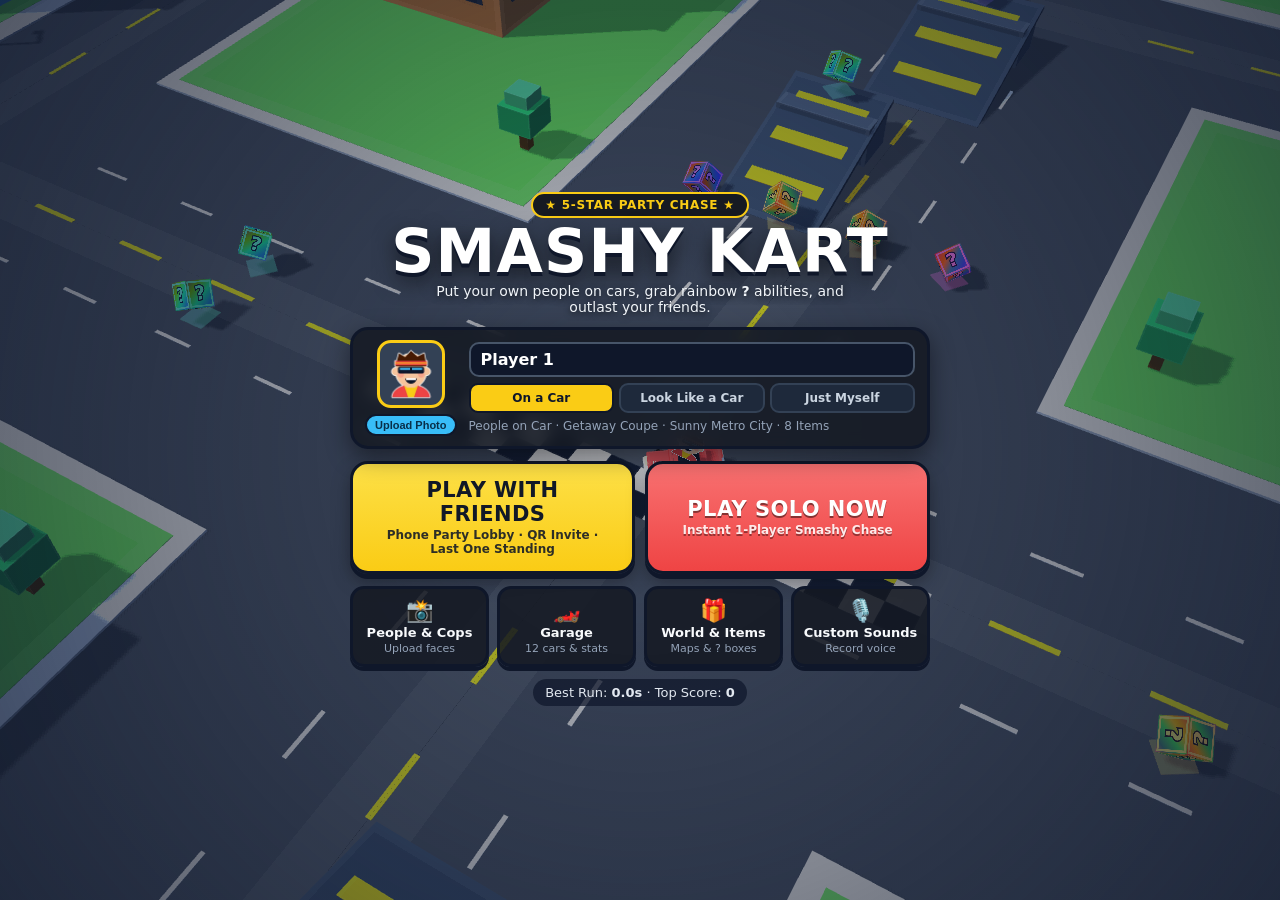
==== public/index.html @ 831ceb5c "Add off-screen directional friend tags, 16-player rooms, and Lobby Manager controls" ====
<!DOCTYPE html>
<html lang="en">
<head>
  <meta charset="UTF-8" />
  <meta name="viewport" content="width=device-width, initial-scale=1.0, maximum-scale=1.0, user-scalable=no, viewport-fit=cover" />
  <meta name="apple-mobile-web-app-capable" content="yes" />
  <meta name="apple-mobile-web-app-status-bar-style" content="black-translucent" />
  <meta name="theme-color" content="#161a22" />
  <title>Smashy Kart: Wanted</title>
  <link rel="icon" type="image/svg+xml" href="./icon.svg" />
  <link rel="apple-touch-icon" href="./icon.svg" />
  <link rel="manifest" href="./manifest.webmanifest" />
  <link rel="stylesheet" href="./styles.css" />
</head>
<body>
  <!-- Fullscreen 3D WebGL Voxel World -->
  <canvas id="game-canvas"></canvas>

  <!-- Floating 3D->2D Player Nametags & Elimination Bubbles -->
  <div id="world-labels" class="world-labels" aria-hidden="true"></div>

  <!--Screen-edge Wanted Siren Vignette & Busted Danger Flash -->
  <div id="danger-vignette" class="danger-vignette hidden"></div>

  <!-- ======================== IN-GAME HUD ======================== -->
  <div id="hud" class="hud hidden">
    <div class="hud-top">
      <div class="hud-left-stack">
        <div class="wanted-box" id="wanted-stars" aria-label="Wanted level">
          <span class="star active">★</span>
          <span class="star">★</span>
          <span class="star">★</span>
          <span class="star">★</span>
          <span class="star">★</span>
        </div>
        <div class="hp-pill">
          <span class="hp-label">CAR</span>
          <div class="hp-track"><div id="hp-fill" class="hp-fill"></div></div>
        </div>
        <div id="busted-alert" class="busted-alert hidden">
          <div class="busted-title">BOXED IN! ESCAPE!</div>
          <div class="busted-track"><div id="busted-fill" class="busted-fill"></div></div>
        </div>
      </div>

      <!-- Mario Kart Item Roulette Slot (Top Center) -->
      <div class="item-slot-wrap">
        <button id="hud-item-slot" class="item-slot empty" type="button" aria-label="Held ability">
          <div id="item-slot-icon" class="item-slot-icon">?</div>
          <div id="item-slot-name" class="item-slot-name">GET A ? BOX</div>
          <div id="item-slot-charges" class="item-slot-charges hidden">x3</div>
        </button>
        <div id="active-buffs" class="active-buffs"></div>
      </div>

      <div class="hud-right-stack">
        <div class="score-card">
          <div class="timer-readout" id="hud-timer">0:00.0</div>
          <div class="score-readout"><span id="hud-score">0</span> PTS</div>
        </div>
        <button id="btn-pause" class="icon-btn" type="button" aria-label="Pause or Menu">✕</button>
      </div>
    </div>

    <!-- Multiplayer "Who Lasts Longer" Live Survivor Strip -->
    <div id="survivor-strip" class="survivor-strip hidden"></div>

    <!-- Live Center Kill / Chaos Feed -->
    <div id="chaos-toast" class="chaos-toast hidden"></div>

    <!-- Countdown Banner (3.. 2.. 1.. SMASH!) -->
    <div id="countdown-banner" class="countdown-banner hidden">3</div>

    <!-- Spectator Bar (shown in Party Mode if you get Busted while friends are still running!) -->
    <div id="spectator-bar" class="spectator-bar hidden">
      <div class="spectator-info">
        <strong id="spectator-status">YOU GOT BUSTED!</strong>
        <span id="spectator-watching">Watching survivor...</span>
      </div>
      <button id="btn-next-spectate" class="arcade-btn small cyan" type="button">Switch Camera</button>
    </div>

    <!-- Mobile & Touch Controls -->
    <div id="touch-controls" class="touch-controls">
      <!-- Split-screen Smashy Road steering zones -->
      <div id="split-steer" class="split-steer">
        <div id="steer-left-zone" class="steer-zone left">
          <span class="steer-hint">◀</span>
        </div>
        <div id="steer-right-zone" class="steer-zone right">
          <span class="steer-hint">▶</span>
        </div>
      </div>

      <!-- Optional Thumb Joystick -->
      <div id="joystick-zone" class="joystick-zone hidden">
        <div id="joystick-base" class="joystick-base">
          <div id="joystick-stick" class="joystick-stick"></div>
        </div>
      </div>

      <!-- Right-Thumb Action Buttons (Mario Kart Item + Horn/Brake) -->
      <div class="action-cluster">
        <button id="btn-use-item" class="use-item-btn disabled" type="button">
          <span id="btn-use-item-icon" class="use-icon">?</span>
          <span class="use-label">ITEM</span>
        </button>
        <div class="mini-actions">
          <button id="btn-brake" class="mini-action-btn" type="button">BRAKE</button>
          <button id="btn-horn" class="mini-action-btn horn" type="button">📢</button>
        </div>
      </div>
    </div>
  </div>

  <!-- ======================== HOME / TITLE SCREEN ======================== -->
  <div id="home-screen" class="screen-overlay">
    <div class="home-shell">
      <header class="brand-header">
        <div class="wanted-badge">★ 5-STAR PARTY CHASE ★</div>
        <h1 class="game-title">SMASHY KART</h1>
        <p class="game-subtitle">Put your own people on cars, grab rainbow <strong>?</strong> abilities, and outlast your friends.</p>
      </header>

      <!-- Live Character Preview Card -->
      <div class="hero-loadout-card">
        <div class="loadout-avatar-wrap">
          <img id="home-avatar-img" class="loadout-avatar-img" alt="Selected character" />
          <button id="btn-quick-photo" class="pill-edit-btn" type="button">Upload Photo</button>
        </div>
        <div class="loadout-details">
          <input id="home-player-name" class="name-input" type="text" maxlength="16" placeholder="Your Name" value="Tanner" />
          <div class="mode-pills" id="home-mode-pills">
            <button type="button" class="mode-pill active" data-mode="car_driver">On a Car</button>
            <button type="button" class="mode-pill" data-mode="photo_car">Look Like a Car</button>
            <button type="button" class="mode-pill" data-mode="runner">Just Myself</button>
          </div>
          <div class="loadout-summary" id="home-loadout-summary">Getaway Coupe · Sunny Metro City · All 8 Items</div>
        </div>
      </div>

      <!-- Primary Play Actions -->
      <div class="primary-cta-row">
        <button id="btn-open-lobby" class="arcade-btn giant gold" type="button">
          <span class="btn-main-text">PLAY WITH FRIENDS</span>
          <span class="btn-sub-text">Phone Party Lobby · QR Invite · Last One Standing</span>
        </button>
        <button id="btn-play-solo" class="arcade-btn giant red" type="button">
          <span class="btn-main-text">PLAY SOLO NOW</span>
          <span class="btn-sub-text">Instant 1-Player Smashy Chase</span>
        </button>
      </div>

      <!-- 4 Workshop / Customizer Buttons -->
      <div class="workshop-grid">
        <button class="workshop-btn" type="button" data-open-modal="people-modal">
          <span class="ws-icon">📸</span>
          <span class="ws-title">People &amp; Cops</span>
          <span class="ws-sub">Upload faces</span>
        </button>
        <button class="workshop-btn" type="button" data-open-modal="garage-modal">
          <span class="ws-icon">🏎️</span>
          <span class="ws-title">Garage</span>
          <span class="ws-sub">12 cars &amp; stats</span>
        </button>
        <button class="workshop-btn" type="button" data-open-modal="world-modal">
          <span class="ws-icon">🎁</span>
          <span class="ws-title">World &amp; Items</span>
          <span class="ws-sub">Maps &amp; ? boxes</span>
        </button>
        <button class="workshop-btn" type="button" data-open-modal="sound-modal">
          <span class="ws-icon">🎙️</span>
          <span class="ws-title">Custom Sounds</span>
          <span class="ws-sub">Record voice</span>
        </button>
      </div>

      <div id="solo-best-bar" class="solo-best-bar">Best Run: <strong id="best-time-label">0.0s</strong> · Top Score: <strong id="best-score-label">0</strong></div>
    </div>
  </div>

  <!-- ======================== PARTY LOBBY MODAL ======================== -->
  <div id="lobby-modal" class="modal-backdrop hidden">
    <div class="modal-panel wide">
      <div class="modal-header">
        <h2>Party Chase Lobby</h2>
        <button class="close-modal-btn" type="button" data-close-lobby="true">✕</button>
      </div>

      <!-- Step A: Create or Join Room -->
      <div id="lobby-entry" class="lobby-entry">
        <div class="lobby-split">
          <div class="lobby-box highlight">
            <h3>Start a Room</h3>
            <p>Creates a 4-letter code and QR code your friends can scan on their phones.</p>
            <button id="btn-create-room" class="arcade-btn gold full" type="button">Create Party Room</button>
          </div>
          <div class="lobby-box">
            <h3>Join Friends' Room</h3>
            <p>Type the 4-letter room code shown on the host's screen.</p>
            <div class="join-code-row">
              <input id="join-code-input" class="code-input" type="text" maxlength="6" placeholder="ABCD" autocapitalize="characters" />
              <button id="btn-join-room" class="arcade-btn cyan" type="button">Join</button>
            </div>
          </div>
        </div>
        <div id="lobby-error" class="error-banner hidden"></div>
      </div>

      <!-- Step B: Inside Live Room -->
      <div id="lobby-room" class="lobby-room hidden">
        <div class="room-invite-strip">
          <div id="room-qr-box" class="room-qr-box" aria-label="Scan with phone camera to join"></div>
          <div class="room-invite-info">
            <div class="room-code-pill">ROOM CODE: <strong id="room-code-display">----</strong></div>
            <p class="invite-help">Scan this QR code with a phone camera or text the link to friends anywhere (Wi-Fi or cell data):</p>
            <div class="invite-link-row">
              <input id="room-share-url" class="share-url-input" type="text" readonly />
              <button id="btn-copy-link" class="arcade-btn small cyan" type="button">Copy Link</button>
              <button id="btn-native-share" class="arcade-btn small gold" type="button">Share</button>
            </div>
          </div>
        </div>

        <!-- Quick Loadout Switcher right inside Lobby -->
        <div class="lobby-self-strip">
          <span>Your Mode:</span>
          <div class="mode-pills compact" id="lobby-mode-pills">
            <button type="button" class="mode-pill active" data-mode="car_driver">On a Car</button>
            <button type="button" class="mode-pill" data-mode="photo_car">Look Like a Car</button>
            <button type="button" class="mode-pill" data-mode="runner">Just Myself</button>
          </div>
          <button id="btn-lobby-photo" class="arcade-btn small" type="button" data-open-modal="people-modal">Change Photo</button>
          <button id="btn-lobby-car" class="arcade-btn small" type="button" data-open-modal="garage-modal">Pick Car</button>
        </div>

        <!-- Lobby Manager Full Control Panel (Host Only) -->
        <div id="host-manager-panel" class="host-manager-panel hidden">
          <div class="manager-header">
            <strong>👑 Lobby Manager Controls (Applies to All Players)</strong>
            <button class="arcade-btn small cyan" type="button" data-open-modal="world-modal">Edit ? Items &amp; Map</button>
          </div>

          <!-- One-Tap Universal Presets -->
          <div class="preset-row" id="host-preset-btns">
            <button type="button" class="preset-pill" data-preset="fair">⚖️ Fair Equal Stats</button>
            <button type="button" class="preset-pill" data-preset="same_car">🚗 Same Car Race</button>
            <button type="button" class="preset-pill" data-preset="all_foot">🏃 Everyone On Foot</button>
            <button type="button" class="preset-pill" data-preset="turbo">🔥 135% Turbo Chaos</button>
          </div>

          <!-- Universal Speed & Map Quick Buttons -->
          <div class="universal-quick-grid">
            <div class="uq-group">
              <span class="uq-label">Everyone's Speed</span>
              <div class="seg-row tight" id="host-univ-speed">
                <button type="button" class="seg-btn" data-uspeed="0.85">85%</button>
                <button type="button" class="seg-btn active" data-uspeed="1">100%</button>
                <button type="button" class="seg-btn" data-uspeed="1.25">125%</button>
                <button type="button" class="seg-btn" data-uspeed="1.45">145%</button>
              </div>
            </div>
            <div class="uq-group">
              <span class="uq-label">Map &amp; Cops</span>
              <div class="seg-row tight" id="host-univ-map">
                <button type="button" class="seg-btn active" data-ubiome="city">🏙️ City</button>
                <button type="button" class="seg-btn" data-ubiome="desert">🌵 Desert</button>
                <button type="button" class="seg-btn" data-ubiome="snow">❄️ Snow</button>
              </div>
            </div>
          </div>

          <!-- Guest Permission Switches -->
          <div class="perm-switches">
            <label class="switch-row">
              <input id="perm-lock-stats" type="checkbox" checked />
              <span><strong>Lock Equal Speed &amp; Weight</strong> (Stops anyone from boosting their own car's speed or size)</span>
            </label>
            <label class="switch-row">
              <input id="perm-allow-car" type="checkbox" checked />
              <span>Allow guests to pick different cars (uncheck so everyone uses YOUR car)</span>
            </label>
            <label class="switch-row">
              <input id="perm-allow-mode" type="checkbox" checked />
              <span>Allow guests to pick runner style (uncheck so everyone uses YOUR mode)</span>
            </label>
            <label class="switch-row">
              <input id="perm-allow-photos" type="checkbox" checked />
              <span>Allow custom uploaded photos</span>
            </label>
          </div>
        </div>

        <!-- Read-only Rules Summary Banner (Shown to Guests joining Lobby) -->
        <div id="guest-rules-banner" class="guest-rules-banner hidden"></div>

        <div class="roster-heading">Players Queued Up (<span id="lobby-player-count">1</span>/16) — Crash Into Each Other &amp; Last Longest!</div>
        <div id="lobby-roster" class="lobby-roster"></div>

        <div class="lobby-footer">
          <button id="btn-leave-room" class="arcade-btn dark" type="button">Leave Lobby</button>
          <button id="btn-toggle-ready" class="arcade-btn cyan" type="button">I'm Ready!</button>
          <button id="btn-host-start" class="arcade-btn gold" type="button">START PARTY CHASE!</button>
        </div>
      </div>
    </div>
  </div>

  <!-- ======================== PEOPLE & PHOTO STUDIO MODAL ======================== -->
  <div id="people-modal" class="modal-backdrop hidden">
    <div class="modal-panel wide">
      <div class="modal-header">
        <h2>People &amp; Custom Photos</h2>
        <button class="close-modal-btn" type="button" data-close-modal="people-modal">Done</button>
      </div>

      <div class="people-layout">
        <!-- Left: Saved Roster -->
        <div class="people-roster-col">
          <div class="section-bar">
            <h3>Choose Who You Are</h3>
            <label class="upload-cta-label arcade-btn small gold">
              + Upload / Take Photo
              <input id="photo-file-input" type="file" accept="image/*" hidden />
            </label>
          </div>
          <div id="people-grid" class="people-grid"></div>

          <div class="cop-toggle-row">
            <label class="switch-row">
              <input id="toggle-custom-cops" type="checkbox" checked />
              <span><strong>Put Friends on the Police too!</strong> (Anyone marked "Cop" below drives the cop cars chasing you)</span>
            </label>
          </div>
        </div>

        <!-- Right: Live Photo Cutout Editor (shown when uploading/editing) -->
        <div id="photo-editor-box" class="photo-editor-box hidden">
          <h3>Cut Out &amp; Save Person</h3>
          <div class="crop-preview-stage">
            <canvas id="photo-crop-canvas" width="256" height="256"></canvas>
          </div>
          <input id="photo-person-name" class="name-input full" type="text" maxlength="16" placeholder="Person's Name (e.g. Me, Jake)" />
          <div class="control-group">
            <label>Cutout Style</label>
            <div class="seg-row" id="cutout-shape-btns">
              <button type="button" class="seg-btn active" data-shape="cutout">Magic Cutout</button>
              <button type="button" class="seg-btn" data-shape="circle">Head Bubble</button>
              <button type="button" class="seg-btn" data-shape="full">Full Picture</button>
            </div>
          </div>
          <div class="slider-row">
            <label>Zoom <span id="val-photo-zoom">1.0x</span></label>
            <input id="rng-photo-zoom" type="range" min="0.7" max="2.6" step="0.05" value="1.1" />
          </div>
          <div class="slider-row">
            <label>Move Left / Right</label>
            <input id="rng-photo-x" type="range" min="-100" max="100" step="1" value="0" />
          </div>
          <div class="slider-row">
            <label>Move Up / Down</label>
            <input id="rng-photo-y" type="range" min="-100" max="100" step="1" value="0" />
          </div>
          <div class="slider-row" id="tolerance-row">
            <label>Background Erase Strength <span id="val-photo-tol">38</span></label>
            <input id="rng-photo-tol" type="range" min="8" max="90" step="2" value="38" />
          </div>
          <label class="switch-row">
            <input id="chk-person-cop" type="checkbox" checked />
            <span>Also let police cars use this person's face</span>
          </label>
          <div class="editor-btn-row">
            <button id="btn-cancel-photo" class="arcade-btn dark" type="button">Cancel</button>
            <button id="btn-save-photo" class="arcade-btn gold" type="button">Save Person</button>
          </div>
        </div>
      </div>
    </div>
  </div>

  <!-- ======================== GARAGE MODAL ======================== -->
  <div id="garage-modal" class="modal-backdrop hidden">
    <div class="modal-panel wide">
      <div class="modal-header">
        <h2>Custom Garage &amp; Tuning</h2>
        <button class="close-modal-btn" type="button" data-close-modal="garage-modal">Done</button>
      </div>

      <div class="garage-section">
        <h3>Runner Style (Locked In When Round Starts)</h3>
        <div class="mode-cards-row" id="garage-mode-cards">
          <button type="button" class="mode-card active" data-mode="car_driver">
            <strong>On a Car</strong>
            <span>Your photo pops out the roof of any car below</span>
          </button>
          <button type="button" class="mode-card" data-mode="photo_car">
            <strong>Look Like a Car</strong>
            <span>Your photo IS the 3D rolling car body on wheels</span>
          </button>
          <button type="button" class="mode-card" data-mode="runner">
            <strong>Just Myself</strong>
            <span>Sprint away from police cars on your own two feet</span>
          </button>
        </div>
      </div>

      <div class="garage-section">
        <h3>12 Blocky Vehicles</h3>
        <div id="vehicle-grid" class="vehicle-grid"></div>
      </div>

      <div class="garage-split">
        <div class="garage-col">
          <h3>Paint &amp; Colors</h3>
          <div class="color-picker-row">
            <label>Body Paint <input id="inp-primary-color" type="color" value="#ef4444" /></label>
            <label>Racing Stripe <input id="inp-accent-color" type="color" value="#fef08a" /></label>
          </div>
          <div class="QuickSwatches" id="paint-swatches"></div>
        </div>

        <div class="garage-col">
          <h3>Live Performance Sliders</h3>
          <div class="slider-row">
            <label>Top Speed <span id="val-speed-mult">100%</span></label>
            <input id="rng-speed-mult" type="range" min="0.65" max="1.6" step="0.05" value="1.0" />
          </div>
          <div class="slider-row">
            <label>Drift &amp; Turning <span id="val-drift-mult">100%</span></label>
            <input id="rng-drift-mult" type="range" min="0.65" max="1.6" step="0.05" value="1.0" />
          </div>
          <div class="slider-row">
            <label>Smash Weight <span id="val-mass-mult">100%</span></label>
            <input id="rng-mass-mult" type="range" min="0.65" max="1.8" step="0.05" value="1.0" />
          </div>
          <div class="slider-row">
            <label>Character / Car Size <span id="val-scale-mult">100%</span></label>
            <input id="rng-scale-mult" type="range" min="0.7" max="1.65" step="0.05" value="1.0" />
          </div>
          <button id="btn-reset-garage" class="arcade-btn small dark" type="button">Reset Default Stats</button>
        </div>
      </div>
    </div>
  </div>

  <!-- ======================== WORLD & MARIO KART ITEMS MODAL ======================== -->
  <div id="world-modal" class="modal-backdrop hidden">
    <div class="modal-panel wide">
      <div class="modal-header">
        <h2>World Settings &amp; Mario Kart Item Mixer</h2>
        <button class="close-modal-btn" type="button" data-close-modal="world-modal">Done</button>
      </div>

      <div class="garage-split">
        <div class="garage-col">
          <h3>Map Theme (Huge 2,400x2,400 World)</h3>
          <div class="seg-row" id="biome-btns">
            <button type="button" class="seg-btn active" data-biome="city">🏙️ Metro City</button>
            <button type="button" class="seg-btn" data-biome="desert">🌵 Desert Canyon</button>
            <button type="button" class="seg-btn" data-biome="snow">❄️ Alpine Snow</button>
          </div>

          <div class="slider-row">
            <label>Cop Craziness <span id="val-cop-intensity">Normal (100%)</span></label>
            <input id="rng-cop-intensity" type="range" min="0.5" max="1.7" step="0.1" value="1.0" />
          </div>
          <div class="slider-row">
            <label>Starting Wanted Stars <span id="val-start-stars">1 ★</span></label>
            <input id="rng-start-stars" type="range" min="1" max="5" step="1" value="1" />
          </div>
          <div class="slider-row">
            <label>Rainbow ? Box Frequency <span id="val-box-density">High (120%)</span></label>
            <input id="rng-box-density" type="range" min="0.5" max="2.2" step="0.1" value="1.2" />
          </div>
          <div class="slider-row">
            <label>Jump Gravity <span id="val-gravity">Normal</span></label>
            <input id="rng-gravity" type="range" min="0.55" max="1.3" step="0.05" value="1.0" />
          </div>

          <div class="control-group">
            <label>Camera View</label>
            <div class="seg-row" id="camera-mode-btns">
              <button type="button" class="seg-btn active" data-cam="smashy">Smashy Overhead</button>
              <button type="button" class="seg-btn" data-cam="chase">Behind Chase Cam</button>
            </div>
          </div>

          <div class="control-group">
            <label>Phone Steering Style</label>
            <div class="seg-row" id="touch-style-btns">
              <button type="button" class="seg-btn active" data-touch="split">Left / Right Tap (Smashy)</button>
              <button type="button" class="seg-btn" data-touch="joystick">Thumb Joystick</button>
            </div>
          </div>
        </div>

        <div class="garage-col">
          <h3>Mario Kart ? Box Abilities (Tap to Toggle)</h3>
          <div id="ability-mixer-grid" class="ability-mixer-grid"></div>
        </div>
      </div>
    </div>
  </div>

  <!-- ======================== CUSTOM SOUND STUDIO MODAL ======================== -->
  <div id="sound-modal" class="modal-backdrop hidden">
    <div class="modal-panel">
      <div class="modal-header">
        <h2>Custom Voice &amp; Sound Studio</h2>
        <button class="close-modal-btn" type="button" data-close-modal="sound-modal">Done</button>
      </div>
      <p class="modal-lead">Record your own screams, laughs, or sirens (or upload a quick phone clip) for each game moment!</p>
      <div class="slider-row">
        <label>Master Game Volume <span id="val-volume">85%</span></label>
        <input id="rng-volume" type="range" min="0" max="1" step="0.05" value="0.85" />
      </div>
      <div id="sound-slots-list" class="sound-slots-list"></div>
    </div>
  </div>

  <!-- ======================== GAME OVER / PARTY WINNER SCREEN ======================== -->
  <div id="gameover-modal" class="modal-backdrop hidden">
    <div class="modal-panel center">
      <div id="gameover-badge" class="wanted-badge">BUSTED!</div>
      <h2 id="gameover-title" class="gameover-title">CHASE OVER</h2>
      <p id="gameover-reason" class="gameover-reason">Surrounded by SWAT cruisers!</p>

      <div class="stats-trio">
        <div class="stat-tile">
          <span class="stat-val" id="go-time">0.0s</span>
          <span class="stat-lbl">Survived</span>
        </div>
        <div class="stat-tile">
          <span class="stat-val" id="go-score">0</span>
          <span class="stat-lbl">Total Score</span>
        </div>
        <div class="stat-tile">
          <span class="stat-val" id="go-cops">0</span>
          <span class="stat-lbl">Cops Wrecked</span>
        </div>
      </div>

      <!-- Multiplayer "Who Lasted Longest" Leaderboard -->
      <div id="go-standings-wrap" class="go-standings-wrap hidden">
        <h3>Who Lasted Longest</h3>
        <div id="go-standings-list" class="go-standings-list"></div>
      </div>

      <div class="gameover-actions">
        <button id="btn-play-again" class="arcade-btn giant gold" type="button">PLAY AGAIN</button>
        <button id="btn-back-lobby" class="arcade-btn cyan hidden" type="button">Back to Party Lobby</button>
        <button id="btn-back-home" class="arcade-btn dark" type="button">Main Menu</button>
      </div>
    </div>
  </div>

  <script type="module" src="./js/main.js"></script>
</body>
</html>
---- public/styles.css ----
/* Smashy Kart: Wanted — Tactile Arcade UI (Mobile-first + Desktop) */
:root {
  --asphalt: #161a22;
  --asphalt-glass: rgba(20, 25, 34, 0.86);
  --panel-bg: #1f2633;
  --panel-border: #384358;
  --gold: #facc15;
  --gold-edge: #b45309;
  --red: #ef4444;
  --red-edge: #991b1b;
  --cyan: #38bdf8;
  --cyan-edge: #0369a1;
  --green: #22c55e;
  --chalk: #f8fafc;
  --muted: #cbd5e1;
  --font-arcade: "Avenir Next Condensed", "Avenir Next", "Rubik", "Trebuchet MS", system-ui, -apple-system, sans-serif;
}

*, *::before, *::after {
  box-sizing: border-box;
  -webkit-tap-highlight-color: transparent;
}

html, body {
  margin: 0;
  padding: 0;
  width: 100%;
  height: 100%;
  height: 100dvh;
  overflow: hidden;
  background: #2b5c8f;
  color: var(--chalk);
  font-family: var(--font-arcade);
  user-select: none;
  -webkit-user-select: none;
  touch-action: none;
}

#game-canvas {
  position: fixed;
  inset: 0;
  width: 100%;
  height: 100%;
  display: block;
  z-index: 1;
}

.hidden {
  display: none !important;
}

/* Floating 3D->2D World Nametags & Off-Screen Edge Trackers */
.world-labels {
  position: fixed;
  inset: 0;
  pointer-events: none;
  z-index: 5;
  overflow: hidden;
}

.player-tag {
  position: absolute;
  transform: translate(-50%, -100%);
  display: flex;
  align-items: center;
  gap: 5px;
  padding: 3px 9px;
  border-radius: 999px;
  background: rgba(15, 23, 42, 0.86);
  border: 2.5px solid var(--gold);
  color: #fff;
  font-size: 12.5px;
  font-weight: 800;
  white-space: nowrap;
  box-shadow: 0 3px 10px rgba(0, 0, 0, 0.5);
}

.player-tag.offscreen {
  transform: translate(-50%, -50%);
  background: rgba(15, 23, 42, 0.94);
  padding: 4px 10px 4px 7px;
  box-shadow: 0 4px 14px rgba(0, 0, 0, 0.65);
}

.player-tag img {
  width: 22px;
  height: 22px;
  border-radius: 50%;
  object-fit: cover;
  background: #334155;
  flex-shrink: 0;
}

.tag-arrow {
  display: inline-flex;
  align-items: center;
  justify-content: center;
  width: 18px;
  height: 18px;
  font-size: 13px;
  font-weight: 900;
  color: var(--gold);
  line-height: 1;
  flex-shrink: 0;
}

.tag-dist {
  font-size: 10.5px;
  font-weight: 900;
  color: #fde047;
  background: rgba(255, 255, 255, 0.12);
  padding: 1px 5px;
  border-radius: 999px;
  font-variant-numeric: tabular-nums;
}

/* Siren Danger Edge Flash */
.danger-vignette {
  position: fixed;
  inset: 0;
  pointer-events: none;
  z-index: 3;
  animation: sirenPulse 0.45s infinite alternate;
}

@keyframes sirenPulse {
  0% { box-shadow: inset 0 0 65px rgba(239, 68, 68, 0.58); }
  100% { box-shadow: inset 0 0 65px rgba(59, 130, 246, 0.58); }
}

/* ======================== TACTILE ARCADE BUTTONS ======================== */
.arcade-btn {
  appearance: none;
  border: 3px solid #0f172a;
  border-radius: 14px;
  padding: 11px 18px;
  font-family: inherit;
  font-weight: 800;
  font-size: 16px;
  color: #0f172a;
  background: #e2e8f0;
  box-shadow: 0 5px 0 #0f172a, 0 8px 18px rgba(0, 0, 0, 0.35);
  cursor: pointer;
  transition: transform 0.07s ease, box-shadow 0.07s ease;
  display: inline-flex;
  flex-direction: column;
  align-items: center;
  justify-content: center;
  text-align: center;
  line-height: 1.15;
}

.arcade-btn:active {
  transform: translateY(4px);
  box-shadow: 0 1px 0 #0f172a;
}

.arcade-btn.gold {
  background: linear-gradient(180deg, #fde047 0%, #facc15 100%);
  color: #111827;
}

.arcade-btn.red {
  background: linear-gradient(180deg, #f87171 0%, #ef4444 100%);
  color: #ffffff;
  text-shadow: 0 2px 0 rgba(0, 0, 0, 0.45);
}

.arcade-btn.cyan {
  background: linear-gradient(180deg, #7dd3fc 0%, #0ea5e9 100%);
  color: #082f49;
}

.arcade-btn.dark {
  background: #334155;
  color: #f8fafc;
}

.arcade-btn.small {
  padding: 7px 12px;
  font-size: 13px;
  border-radius: 10px;
  box-shadow: 0 3px 0 #0f172a;
}

.arcade-btn.full {
  width: 100%;
}

.arcade-btn.giant {
  padding: 14px 20px;
  border-radius: 18px;
}

.btn-main-text {
  font-size: 21px;
  font-weight: 900;
  letter-spacing: 0.02em;
}

.btn-sub-text {
  font-size: 12px;
  font-weight: 700;
  opacity: 0.88;
  margin-top: 3px;
}

/* ======================== HOME / TITLE OVERLAY ======================== */
.screen-overlay {
  position: fixed;
  inset: 0;
  z-index: 20;
  display: flex;
  align-items: center;
  justify-content: center;
  padding: max(12px, env(safe-area-inset-top)) 14px max(14px, env(safe-area-inset-bottom));
  background: radial-gradient(circle at center, rgba(15, 23, 42, 0.25) 0%, rgba(15, 23, 42, 0.72) 100%);
  overflow-y: auto;
  touch-action: pan-y;
}

.home-shell {
  width: 100%;
  max-width: 580px;
  display: flex;
  flex-direction: column;
  gap: 12px;
  margin: auto;
}

.brand-header {
  text-align: center;
}

.wanted-badge {
  display: inline-block;
  padding: 4px 12px;
  border-radius: 999px;
  background: var(--asphalt);
  border: 2px solid var(--gold);
  color: var(--gold);
  font-weight: 900;
  font-size: 12px;
  letter-spacing: 0.06em;
}

.game-title {
  margin: 4px 0 2px;
  font-size: clamp(38px, 9vw, 60px);
  font-weight: 900;
  letter-spacing: 0.02em;
  color: #ffffff;
  text-shadow: 0 4px 0 #0f172a, 0 8px 22px rgba(0, 0, 0, 0.65);
  line-height: 0.98;
}

.game-subtitle {
  margin: 0 auto;
  max-width: 46ch;
  font-size: 14px;
  color: #f1f5f9;
  text-shadow: 0 2px 6px rgba(0, 0, 0, 0.75);
}

/* Hero Loadout Card */
.hero-loadout-card {
  display: flex;
  align-items: center;
  gap: 12px;
  background: var(--asphalt-glass);
  border: 3px solid #0f172a;
  border-radius: 18px;
  padding: 10px 12px;
  box-shadow: 0 8px 24px rgba(0, 0, 0, 0.45);
  backdrop-filter: blur(8px);
}

.loadout-avatar-wrap {
  display: flex;
  flex-direction: column;
  align-items: center;
  gap: 6px;
  flex-shrink: 0;
}

.loadout-avatar-img {
  width: 68px;
  height: 68px;
  border-radius: 14px;
  background: #334155;
  border: 3px solid var(--gold);
  object-fit: contain;
}

.pill-edit-btn {
  border: 2px solid #0f172a;
  background: var(--cyan);
  color: #082f49;
  font-weight: 800;
  font-size: 11px;
  padding: 3px 8px;
  border-radius: 999px;
  cursor: pointer;
}

.loadout-details {
  flex: 1;
  min-width: 0;
  display: flex;
  flex-direction: column;
  gap: 6px;
}

.name-input {
  background: #0f172a;
  border: 2px solid #475569;
  border-radius: 10px;
  color: #fff;
  font-family: inherit;
  font-size: 16px;
  font-weight: 800;
  padding: 6px 10px;
  width: 100%;
  user-select: text;
  -webkit-user-select: text;
  touch-action: manipulation;
}

.mode-pills {
  display: flex;
  gap: 5px;
  flex-wrap: wrap;
}

.mode-pill {
  flex: 1;
  min-width: 82px;
  padding: 6px 8px;
  border-radius: 9px;
  border: 2px solid #334155;
  background: #1e293b;
  color: #cbd5e1;
  font-family: inherit;
  font-size: 12px;
  font-weight: 800;
  cursor: pointer;
}

.mode-pill.active {
  background: var(--gold);
  color: #0f172a;
  border-color: #0f172a;
}

.loadout-summary {
  font-size: 12px;
  color: #94a3b8;
  white-space: nowrap;
  overflow: hidden;
  text-overflow: ellipsis;
}

.primary-cta-row {
  display: grid;
  grid-template-columns: 1fr 1fr;
  gap: 10px;
}

@media (max-width: 500px) {
  .primary-cta-row {
    grid-template-columns: 1fr;
  }
}

.workshop-grid {
  display: grid;
  grid-template-columns: repeat(4, 1fr);
  gap: 8px;
}

@media (max-width: 460px) {
  .workshop-grid {
    grid-template-columns: repeat(2, 1fr);
  }
}

.workshop-btn {
  background: var(--asphalt-glass);
  border: 3px solid #0f172a;
  border-radius: 14px;
  padding: 9px 6px;
  color: var(--chalk);
  font-family: inherit;
  display: flex;
  flex-direction: column;
  align-items: center;
  gap: 2px;
  cursor: pointer;
  box-shadow: 0 4px 0 #0f172a;
}

.workshop-btn:active {
  transform: translateY(3px);
  box-shadow: 0 1px 0 #0f172a;
}

.ws-icon { font-size: 22px; }
.ws-title { font-size: 13px; font-weight: 800; }
.ws-sub { font-size: 11px; color: #94a3b8; }

.solo-best-bar {
  text-align: center;
  font-size: 13px;
  color: #e2e8f0;
  background: rgba(15, 23, 42, 0.72);
  padding: 6px 12px;
  border-radius: 999px;
  align-self: center;
}

/* ======================== IN-GAME HUD ======================== */
.hud {
  position: fixed;
  inset: 0;
  z-index: 10;
  pointer-events: none;
  padding: max(10px, env(safe-area-inset-top)) max(12px, env(safe-area-inset-right)) max(12px, env(safe-area-inset-bottom)) max(12px, env(safe-area-inset-left));
  display: flex;
  flex-direction: column;
  justify-content: space-between;
}

.hud-top {
  position: relative;
  z-index: 6;
  display: flex;
  align-items: flex-start;
  justify-content: space-between;
  gap: 8px;
}

.hud-left-stack, .hud-right-stack {
  display: flex;
  flex-direction: column;
  gap: 6px;
}

.hud-right-stack {
  align-items: flex-end;
}

.wanted-box {
  background: rgba(15, 23, 42, 0.84);
  border: 2.5px solid #0f172a;
  border-radius: 12px;
  padding: 4px 10px;
  display: flex;
  gap: 3px;
  font-size: 20px;
}

.wanted-box .star {
  color: #475569;
  transition: transform 0.2s ease, color 0.2s ease;
}

.wanted-box .star.active {
  color: var(--gold);
  text-shadow: 0 0 8px rgba(250, 204, 21, 0.7);
  transform: scale(1.1);
}

.hp-pill {
  display: flex;
  align-items: center;
  gap: 6px;
  background: rgba(15, 23, 42, 0.82);
  border: 2px solid #0f172a;
  border-radius: 999px;
  padding: 4px 9px;
}

.hp-label {
  font-size: 11px;
  font-weight: 900;
  color: #cbd5e1;
}

.hp-track {
  width: 78px;
  height: 9px;
  background: #334155;
  border-radius: 999px;
  overflow: hidden;
}

.hp-fill {
  width: 100%;
  height: 100%;
  background: var(--green);
  transition: width 0.15s ease, background-color 0.2s ease;
}

.busted-alert {
  background: rgba(185, 28, 28, 0.92);
  border: 2px solid #fff;
  border-radius: 10px;
  padding: 5px 9px;
  animation: bustedShake 0.2s infinite alternate;
}

@keyframes bustedShake {
  from { transform: translateX(-2px); }
  to { transform: translateX(2px); }
}

.busted-title {
  font-size: 11px;
  font-weight: 900;
  letter-spacing: 0.04em;
}

.busted-track {
  margin-top: 3px;
  width: 110px;
  height: 8px;
  background: rgba(0, 0, 0, 0.45);
  border-radius: 99px;
  overflow: hidden;
}

.busted-fill {
  width: 0%;
  height: 100%;
  background: var(--gold);
}

/* Mario Kart Roulette Slot */
.item-slot-wrap {
  display: flex;
  flex-direction: column;
  align-items: center;
  gap: 4px;
  pointer-events: auto;
}

.item-slot {
  position: relative;
  width: 78px;
  height: 78px;
  border-radius: 18px;
  border: 4px solid var(--gold);
  background: radial-gradient(circle, #1e293b 0%, #0f172a 100%);
  box-shadow: 0 5px 0 #0f172a, 0 8px 20px rgba(0, 0, 0, 0.5);
  color: #fff;
  display: flex;
  flex-direction: column;
  align-items: center;
  justify-content: center;
  cursor: pointer;
  padding: 4px;
}

.item-slot.empty {
  border-color: #64748b;
  opacity: 0.85;
}

.item-slot.spinning {
  border-color: var(--cyan);
  animation: slotPulse 0.14s infinite alternate;
}

@keyframes slotPulse {
  from { transform: scale(0.97); }
  to { transform: scale(1.05); }
}

.item-slot-icon {
  font-size: 32px;
  line-height: 1;
}

.item-slot-name {
  font-size: 9.5px;
  font-weight: 900;
  margin-top: 3px;
  text-align: center;
  color: var(--gold);
}

.item-slot-charges {
  position: absolute;
  top: -7px;
  right: -7px;
  background: var(--red);
  border: 2px solid #fff;
  color: #fff;
  font-size: 12px;
  font-weight: 900;
  padding: 1px 6px;
  border-radius: 999px;
}

.active-buffs {
  display: flex;
  gap: 4px;
}

.buff-chip {
  background: var(--gold);
  color: #0f172a;
  font-size: 11px;
  font-weight: 900;
  padding: 2px 7px;
  border-radius: 999px;
  border: 2px solid #0f172a;
}

.score-card {
  background: rgba(15, 23, 42, 0.84);
  border: 2.5px solid #0f172a;
  border-radius: 12px;
  padding: 5px 11px;
  text-align: right;
}

.timer-readout {
  font-size: 20px;
  font-weight: 900;
  color: #fff;
  font-variant-numeric: tabular-nums;
}

.score-readout {
  font-size: 12px;
  font-weight: 800;
  color: var(--gold);
  font-variant-numeric: tabular-nums;
}

.icon-btn {
  pointer-events: auto;
  width: 44px;
  height: 44px;
  border-radius: 12px;
  border: 2.5px solid #0f172a;
  background: rgba(15, 23, 42, 0.84);
  color: #fff;
  font-size: 18px;
  font-weight: 900;
  cursor: pointer;
}

/* Multiplayer Live Survivor Strip */
.survivor-strip {
  align-self: center;
  display: flex;
  gap: 6px;
  flex-wrap: wrap;
  justify-content: center;
  margin-top: 4px;
}

.survivor-pill {
  display: flex;
  align-items: center;
  gap: 5px;
  padding: 3px 8px;
  border-radius: 999px;
  background: rgba(15, 23, 42, 0.85);
  border: 2px solid var(--green);
  font-size: 12px;
  font-weight: 800;
}

.survivor-pill.out {
  border-color: #64748b;
  opacity: 0.58;
  text-decoration: line-through;
}

.survivor-pill img {
  width: 20px;
  height: 20px;
  border-radius: 50%;
}

.chaos-toast {
  align-self: center;
  background: rgba(15, 23, 42, 0.9);
  border: 2.5px solid var(--gold);
  color: #fff;
  padding: 7px 16px;
  border-radius: 999px;
  font-size: 15px;
  font-weight: 900;
  box-shadow: 0 6px 20px rgba(0, 0, 0, 0.45);
}

.countdown-banner {
  position: fixed;
  top: 42%;
  left: 50%;
  transform: translate(-50%, -50%);
  font-size: clamp(64px, 16vw, 110px);
  font-weight: 900;
  color: var(--gold);
  text-shadow: 0 6px 0 #0f172a, 0 12px 30px rgba(0, 0, 0, 0.7);
}

.spectator-bar {
  position: relative;
  z-index: 7;
  pointer-events: auto;
  align-self: center;
  display: flex;
  align-items: center;
  gap: 12px;
  background: rgba(15, 23, 42, 0.92);
  border: 3px solid var(--cyan);
  border-radius: 16px;
  padding: 8px 14px;
  margin-bottom: 8px;
}

.spectator-info {
  display: flex;
  flex-direction: column;
  font-size: 13px;
}

/* Mobile Touch Controls */
.touch-controls {
  position: fixed;
  inset: 0;
  z-index: 2;
  pointer-events: none;
}

.split-steer {
  position: absolute;
  inset: calc(max(12px, env(safe-area-inset-top)) + 102px) 0 0 0;
  display: grid;
  grid-template-columns: 1fr 1fr;
}

.steer-zone {
  pointer-events: auto;
  display: flex;
  align-items: flex-end;
  padding: 26px;
}

.steer-zone.left { justify-content: flex-start; }
.steer-zone.right { justify-content: flex-end; }

.steer-hint {
  width: 54px;
  height: 54px;
  border-radius: 50%;
  background: rgba(15, 23, 42, 0.34);
  border: 2px solid rgba(255, 255, 255, 0.28);
  color: rgba(255, 255, 255, 0.72);
  display: flex;
  align-items: center;
  justify-content: center;
  font-size: 20px;
  transition: transform 0.08s ease, background 0.08s ease;
}

.steer-zone.pressed .steer-hint {
  transform: scale(1.16);
  background: rgba(250, 204, 21, 0.78);
  color: #0f172a;
  border-color: #0f172a;
}

/* Optional Thumbstick */
.joystick-zone {
  position: absolute;
  left: max(18px, env(safe-area-inset-left));
  bottom: max(22px, env(safe-area-inset-bottom));
  width: 150px;
  height: 150px;
  pointer-events: auto;
  display: flex;
  align-items: center;
  justify-content: center;
}

.joystick-base {
  width: 118px;
  height: 118px;
  border-radius: 50%;
  background: rgba(15, 23, 42, 0.45);
  border: 3px solid rgba(255, 255, 255, 0.35);
  position: relative;
}

.joystick-stick {
  width: 50px;
  height: 50px;
  border-radius: 50%;
  background: var(--gold);
  border: 3px solid #0f172a;
  position: absolute;
  top: 50%;
  left: 50%;
  transform: translate(-50%, -50%);
}

/* Right-side Action Cluster */
.action-cluster {
  position: absolute;
  right: max(18px, env(safe-area-inset-right));
  bottom: max(92px, calc(env(safe-area-inset-bottom) + 80px));
  display: flex;
  flex-direction: column;
  align-items: center;
  gap: 8px;
  pointer-events: auto;
}

.use-item-btn {
  width: 84px;
  height: 84px;
  border-radius: 50%;
  border: 4px solid #0f172a;
  background: linear-gradient(180deg, #fde047 0%, #f59e0b 100%);
  box-shadow: 0 5px 0 #0f172a, 0 8px 20px rgba(0, 0, 0, 0.45);
  color: #0f172a;
  font-family: inherit;
  display: flex;
  flex-direction: column;
  align-items: center;
  justify-content: center;
  cursor: pointer;
}

.use-item-btn.disabled {
  background: rgba(30, 41, 59, 0.65);
  color: rgba(255, 255, 255, 0.45);
  border-color: rgba(255, 255, 255, 0.25);
  box-shadow: none;
}

.use-icon { font-size: 30px; line-height: 1; }
.use-label { font-size: 11px; font-weight: 900; margin-top: 2px; }

.mini-actions {
  display: flex;
  gap: 6px;
}

.mini-action-btn {
  min-width: 52px;
  min-height: 44px;
  padding: 8px 12px;
  border-radius: 10px;
  border: 2.5px solid #0f172a;
  background: rgba(15, 23, 42, 0.78);
  color: #f8fafc;
  font-family: inherit;
  font-size: 12px;
  font-weight: 800;
  cursor: pointer;
}

/* ======================== MODALS (WORKSHOPS & LOBBY) ======================== */
.modal-backdrop {
  position: fixed;
  inset: 0;
  z-index: 30;
  background: rgba(10, 15, 26, 0.82);
  backdrop-filter: blur(6px);
  display: flex;
  align-items: center;
  justify-content: center;
  padding: max(12px, env(safe-area-inset-top)) 12px max(12px, env(safe-area-inset-bottom));
  overflow-y: auto;
  touch-action: pan-y;
}

.modal-panel {
  width: 100%;
  max-width: 560px;
  max-height: 90dvh;
  overflow-y: auto;
  background: var(--panel-bg);
  border: 3px solid #0f172a;
  border-radius: 20px;
  padding: 16px;
  box-shadow: 0 16px 45px rgba(0, 0, 0, 0.65);
  touch-action: pan-y;
}

.modal-panel.wide {
  max-width: 780px;
}

.modal-panel.center {
  text-align: center;
  max-width: 480px;
}

.modal-header {
  display: flex;
  align-items: center;
  justify-content: space-between;
  gap: 10px;
  margin-bottom: 12px;
  padding-bottom: 8px;
  border-bottom: 2px solid var(--panel-border);
}

.modal-header h2 {
  margin: 0;
  font-size: 22px;
  font-weight: 900;
}

.close-modal-btn {
  padding: 6px 14px;
  border-radius: 10px;
  border: 2px solid #0f172a;
  background: var(--gold);
  color: #0f172a;
  font-family: inherit;
  font-weight: 900;
  font-size: 14px;
  cursor: pointer;
}

.modal-lead {
  margin: 0 0 12px;
  color: var(--muted);
  font-size: 14px;
}

/* Lobby Layout */
.lobby-split, .garage-split, .people-layout {
  display: grid;
  grid-template-columns: 1fr 1fr;
  gap: 14px;
}

@media (max-width: 660px) {
  .lobby-split, .garage-split, .people-layout {
    grid-template-columns: 1fr;
  }
}

.lobby-box {
  background: #151b26;
  border: 2px solid var(--panel-border);
  border-radius: 14px;
  padding: 14px;
}

.lobby-box.highlight {
  border-color: var(--gold);
}

.lobby-box h3 { margin: 0 0 6px; font-size: 18px; }
.lobby-box p { margin: 0 0 12px; font-size: 13px; color: var(--muted); }

.join-code-row {
  display: flex;
  gap: 8px;
}

.code-input {
  flex: 1;
  background: #0f172a;
  border: 2px solid #475569;
  border-radius: 10px;
  color: var(--gold);
  font-family: inherit;
  font-size: 22px;
  font-weight: 900;
  text-align: center;
  letter-spacing: 0.15em;
  text-transform: uppercase;
  padding: 6px;
  user-select: text;
  -webkit-user-select: text;
  touch-action: manipulation;
}

.room-invite-strip {
  display: flex;
  align-items: center;
  gap: 14px;
  background: #141a24;
  border: 2px solid var(--cyan);
  border-radius: 14px;
  padding: 12px;
  margin-bottom: 12px;
}

@media (max-width: 560px) {
  .room-invite-strip {
    flex-direction: column;
    text-align: center;
  }
}

.room-qr-box {
  width: 118px;
  height: 118px;
  background: #ffffff;
  padding: 6px;
  border-radius: 10px;
  flex-shrink: 0;
  display: flex;
  align-items: center;
  justify-content: center;
}

.room-qr-box svg {
  width: 100%;
  height: 100%;
  display: block;
}

.room-invite-info {
  flex: 1;
  min-width: 0;
}

.room-code-pill {
  font-size: 16px;
  font-weight: 800;
}

.room-code-pill strong {
  font-size: 24px;
  color: var(--gold);
  letter-spacing: 0.12em;
}

.invite-help {
  margin: 4px 0 8px;
  font-size: 12.5px;
  color: var(--muted);
}

.invite-link-row {
  display: flex;
  gap: 6px;
  flex-wrap: wrap;
}

.share-url-input {
  flex: 1;
  min-width: 150px;
  background: #0f172a;
  border: 1.5px solid #475569;
  border-radius: 8px;
  color: #e2e8f0;
  padding: 6px 8px;
  font-size: 12px;
  user-select: all;
  -webkit-user-select: all;
}

.lobby-self-strip {
  display: flex;
  align-items: center;
  gap: 8px;
  flex-wrap: wrap;
  background: #161d29;
  padding: 8px 10px;
  border-radius: 12px;
  margin-bottom: 10px;
  font-size: 13px;
  font-weight: 800;
}

/* Lobby Manager Full Control Panel */
.host-manager-panel {
  background: #131924;
  border: 2px solid var(--gold);
  border-radius: 14px;
  padding: 11px 12px;
  margin-bottom: 12px;
  display: flex;
  flex-direction: column;
  gap: 9px;
}

.manager-header {
  display: flex;
  align-items: center;
  justify-content: space-between;
  gap: 8px;
  flex-wrap: wrap;
  color: var(--gold);
  font-size: 14px;
}

.preset-row {
  display: grid;
  grid-template-columns: repeat(4, 1fr);
  gap: 6px;
}

@media (max-width: 620px) {
  .preset-row {
    grid-template-columns: repeat(2, 1fr);
  }
}

.preset-pill {
  padding: 7px 8px;
  border-radius: 10px;
  border: 2px solid #334155;
  background: #1e293b;
  color: #f8fafc;
  font-family: inherit;
  font-size: 12px;
  font-weight: 800;
  cursor: pointer;
  text-align: center;
}

.preset-pill:active, .preset-pill.active {
  border-color: var(--gold);
  background: rgba(250, 204, 21, 0.2);
  color: var(--gold);
}

.universal-quick-grid {
  display: grid;
  grid-template-columns: 1fr 1fr;
  gap: 8px;
}

@media (max-width: 560px) {
  .universal-quick-grid {
    grid-template-columns: 1fr;
  }
}

.uq-group {
  display: flex;
  flex-direction: column;
  gap: 4px;
}

.uq-label {
  font-size: 11.5px;
  font-weight: 800;
  color: var(--muted);
}

.seg-row.tight {
  margin-bottom: 0;
}

.perm-switches {
  display: flex;
  flex-direction: column;
  gap: 5px;
  padding-top: 6px;
  border-top: 1px solid #293548;
}

.guest-rules-banner {
  background: rgba(56, 189, 248, 0.14);
  border: 1.5px solid var(--cyan);
  border-radius: 11px;
  padding: 8px 11px;
  margin-bottom: 10px;
  font-size: 12.5px;
  font-weight: 800;
  color: #e0f2fe;
}

.locked-ctrl {
  opacity: 0.45;
  pointer-events: none;
}

.roster-heading {
  font-size: 14px;
  font-weight: 800;
  color: var(--gold);
  margin-bottom: 8px;
}

.lobby-roster {
  display: grid;
  grid-template-columns: repeat(auto-fill, minmax(175px, 1fr));
  gap: 8px;
  margin-bottom: 14px;
}

.roster-card {
  display: flex;
  align-items: center;
  gap: 9px;
  background: #141a24;
  border: 2px solid #334155;
  border-radius: 12px;
  padding: 8px;
}

.roster-card.ready {
  border-color: var(--green);
}

.roster-card img {
  width: 44px;
  height: 44px;
  border-radius: 10px;
  background: #334155;
  object-fit: contain;
}

.roster-meta {
  min-width: 0;
  flex: 1;
}

.roster-name {
  font-weight: 900;
  font-size: 14px;
  white-space: nowrap;
  overflow: hidden;
  text-overflow: ellipsis;
}

.roster-sub {
  font-size: 11px;
  color: #94a3b8;
}

.lobby-footer {
  display: flex;
  justify-content: flex-end;
  gap: 8px;
  flex-wrap: wrap;
}

/* People & Photo Studio */
.section-bar {
  display: flex;
  align-items: center;
  justify-content: space-between;
  margin-bottom: 8px;
}

.section-bar h3, .garage-section h3, .garage-col h3 {
  margin: 0 0 8px;
  font-size: 16px;
  color: var(--gold);
}

.people-grid {
  display: grid;
  grid-template-columns: repeat(auto-fill, minmax(110px, 1fr));
  gap: 8px;
  margin-bottom: 10px;
}

.person-card {
  background: #141a24;
  border: 2.5px solid #334155;
  border-radius: 12px;
  padding: 8px 6px;
  text-align: center;
  cursor: pointer;
  position: relative;
}

.person-card.selected {
  border-color: var(--gold);
  background: #272f40;
}

.person-card img {
  width: 64px;
  height: 64px;
  object-fit: contain;
  border-radius: 10px;
  background: #1e293b;
}

.person-card-name {
  font-size: 13px;
  font-weight: 800;
  margin-top: 4px;
  white-space: nowrap;
  overflow: hidden;
  text-overflow: ellipsis;
}

.person-card-actions {
  margin-top: 5px;
  display: flex;
  justify-content: center;
  gap: 4px;
}

.tiny-pill {
  font-size: 10px;
  font-weight: 800;
  padding: 2px 6px;
  border-radius: 6px;
  border: 1px solid #475569;
  background: #1e293b;
  color: #cbd5e1;
  cursor: pointer;
}

.tiny-pill.cop-on {
  background: #1d4ed8;
  border-color: #60a5fa;
  color: #fff;
}

.photo-editor-box {
  background: #141a24;
  border: 2px solid var(--gold);
  border-radius: 14px;
  padding: 12px;
  display: flex;
  flex-direction: column;
  gap: 8px;
}

.crop-preview-stage {
  display: flex;
  justify-content: center;
  background: repeating-conic-gradient(#1e293b 0% 25%, #0f172a 0% 50%) 50% / 20px 20px;
  border-radius: 12px;
  padding: 8px;
}

#photo-crop-canvas {
  width: 170px;
  height: 170px;
  border-radius: 10px;
}

/* Garage & World Controls */
.garage-section {
  margin-bottom: 14px;
}

.mode-cards-row {
  display: grid;
  grid-template-columns: repeat(3, 1fr);
  gap: 8px;
}

@media (max-width: 560px) {
  .mode-cards-row {
    grid-template-columns: 1fr;
  }
}

.mode-card {
  background: #141a24;
  border: 2.5px solid #334155;
  border-radius: 12px;
  padding: 10px;
  color: var(--chalk);
  font-family: inherit;
  text-align: left;
  display: flex;
  flex-direction: column;
  gap: 3px;
  cursor: pointer;
}

.mode-card.active {
  border-color: var(--gold);
  background: #262f42;
}

.mode-card strong { font-size: 15px; color: var(--gold); }
.mode-card span { font-size: 12px; color: var(--muted); }

.vehicle-grid {
  display: grid;
  grid-template-columns: repeat(auto-fill, minmax(125px, 1fr));
  gap: 8px;
}

.vehicle-card {
  background: #141a24;
  border: 2.5px solid #334155;
  border-radius: 12px;
  padding: 9px;
  color: var(--chalk);
  font-family: inherit;
  text-align: left;
  cursor: pointer;
}

.vehicle-card.selected {
  border-color: var(--gold);
  background: #273042;
}

.veh-swatch {
  width: 100%;
  height: 12px;
  border-radius: 6px;
  margin-bottom: 6px;
}

.veh-name { font-size: 13px; font-weight: 900; }
.veh-stats { font-size: 11px; color: #94a3b8; margin-top: 2px; }

.color-picker-row {
  display: flex;
  gap: 14px;
  margin-bottom: 8px;
  font-size: 13px;
  font-weight: 800;
}

.QuickSwatches {
  display: flex;
  gap: 6px;
  flex-wrap: wrap;
}

.swatch-dot {
  width: 28px;
  height: 28px;
  border-radius: 50%;
  border: 2px solid #fff;
  cursor: pointer;
}

.slider-row {
  display: flex;
  flex-direction: column;
  gap: 3px;
  margin-bottom: 8px;
  font-size: 13px;
  font-weight: 700;
}

.slider-row label {
  display: flex;
  justify-content: space-between;
}

.slider-row input[type="range"] {
  width: 100%;
  accent-color: var(--gold);
  touch-action: pan-x;
}

.seg-row {
  display: flex;
  gap: 6px;
  margin-bottom: 10px;
  flex-wrap: wrap;
}

.seg-btn {
  flex: 1;
  padding: 7px 10px;
  border-radius: 9px;
  border: 2px solid #334155;
  background: #141a24;
  color: #cbd5e1;
  font-family: inherit;
  font-size: 12.5px;
  font-weight: 800;
  cursor: pointer;
}

.seg-btn.active {
  background: var(--gold);
  color: #0f172a;
  border-color: #0f172a;
}

.switch-row {
  display: flex;
  align-items: center;
  gap: 8px;
  font-size: 13px;
  cursor: pointer;
}

/* Mario Kart Ability Mixer */
.ability-mixer-grid {
  display: grid;
  grid-template-columns: 1fr 1fr;
  gap: 7px;
}

.ability-toggle-card {
  display: flex;
  align-items: center;
  gap: 8px;
  padding: 8px;
  border-radius: 11px;
  border: 2px solid var(--green);
  background: #141a24;
  color: #fff;
  font-family: inherit;
  text-align: left;
  cursor: pointer;
}

.ability-toggle-card.off {
  border-color: #334155;
  opacity: 0.5;
}

.ab-icon { font-size: 24px; }
.ab-name { font-size: 12.5px; font-weight: 900; display: block; }
.ab-desc { font-size: 10.5px; color: #94a3b8; display: block; }

/* Custom Sound Studio */
.sound-slots-list {
  display: flex;
  flex-direction: column;
  gap: 8px;
}

.sound-slot-row {
  display: flex;
  align-items: center;
  justify-content: space-between;
  gap: 8px;
  flex-wrap: wrap;
  background: #141a24;
  border: 2px solid #334155;
  border-radius: 12px;
  padding: 10px 12px;
}

.sound-slot-row.custom {
  border-color: var(--cyan);
}

.sound-slot-actions {
  display: flex;
  gap: 6px;
  flex-wrap: wrap;
}

/* Game Over & Standings */
.gameover-title {
  margin: 6px 0 4px;
  font-size: 36px;
  font-weight: 900;
}

.gameover-reason {
  margin: 0 0 14px;
  color: var(--muted);
  font-size: 14px;
}

.stats-trio {
  display: grid;
  grid-template-columns: repeat(3, 1fr);
  gap: 8px;
  margin-bottom: 14px;
}

.stat-tile {
  background: #141a24;
  border: 2px solid #334155;
  border-radius: 12px;
  padding: 10px 6px;
  display: flex;
  flex-direction: column;
}

.stat-val {
  font-size: 22px;
  font-weight: 900;
  color: var(--gold);
}

.stat-lbl {
  font-size: 11px;
  color: #94a3b8;
}

.go-standings-wrap {
  background: #141a24;
  border: 2px solid var(--gold);
  border-radius: 14px;
  padding: 10px;
  margin-bottom: 14px;
  text-align: left;
}

.go-standings-wrap h3 {
  margin: 0 0 8px;
  text-align: center;
  color: var(--gold);
  font-size: 16px;
}

.standing-row {
  display: flex;
  align-items: center;
  justify-content: space-between;
  padding: 6px 8px;
  border-radius: 8px;
  font-size: 14px;
  font-weight: 800;
}

.standing-row:nth-child(1) {
  background: rgba(250, 204, 21, 0.18);
  color: var(--gold);
}

.gameover-actions {
  display: flex;
  flex-direction: column;
  gap: 8px;
}

.error-banner {
  margin-top: 10px;
  padding: 8px 12px;
  border-radius: 10px;
  background: rgba(239, 68, 68, 0.2);
  border: 1.5px solid var(--red);
  color: #fecaca;
  font-size: 13px;
  font-weight: 700;
}
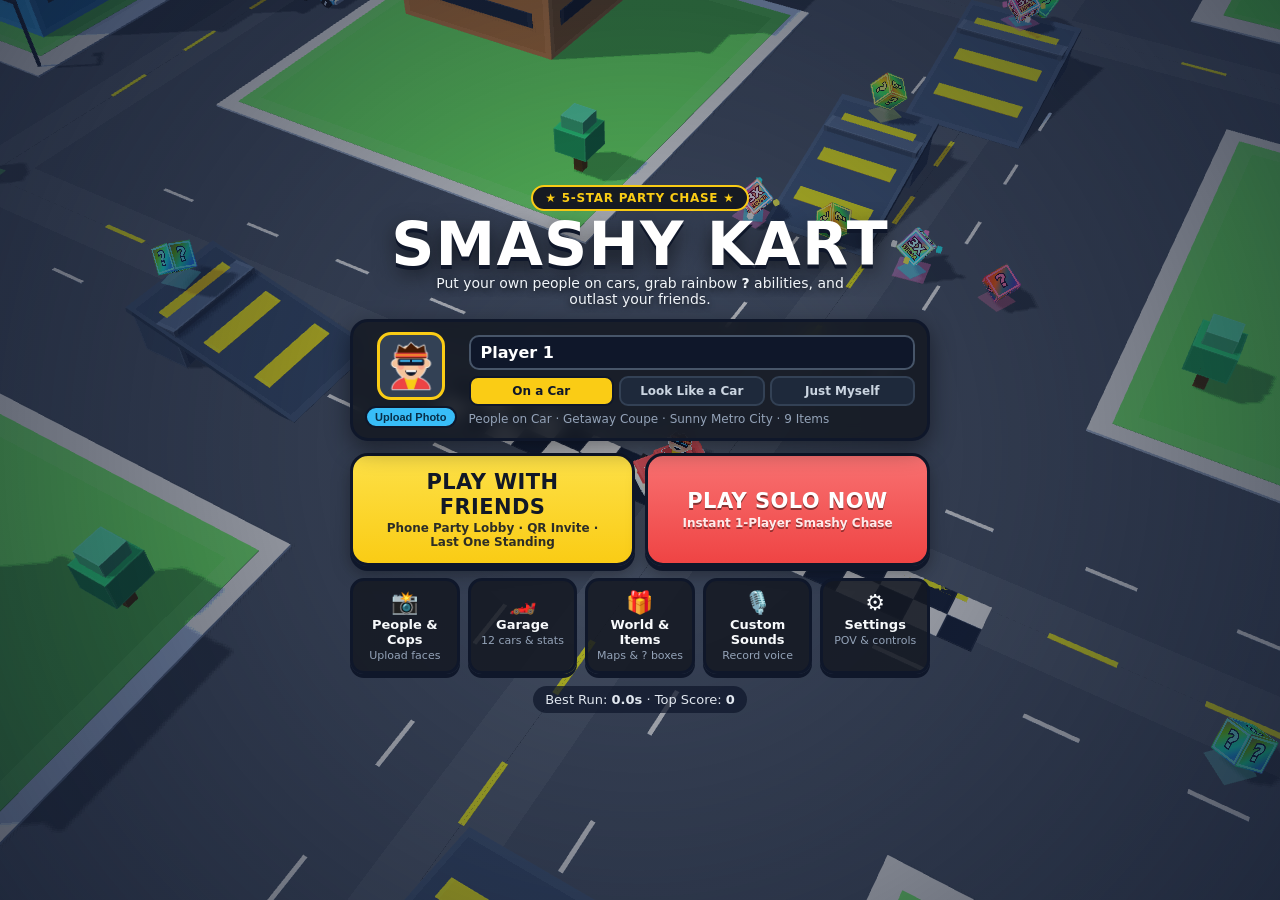
==== commit 99d77199: "Add POV camera, Personal Settings, side-only item box, 3x Sugar Rush, Twin RPG, and 4800x4800 Airpor" ====
--- a/public/index.html
+++ b/public/index.html
@@ -19,8 +19,11 @@
   <!-- Floating 3D->2D Player Nametags & Elimination Bubbles -->
   <div id="world-labels" class="world-labels" aria-hidden="true"></div>
 
-  <!--Screen-edge Wanted Siren Vignette & Busted Danger Flash -->
+  <!-- Screen-edge Wanted Siren Vignette & Busted Danger Flash -->
   <div id="danger-vignette" class="danger-vignette hidden"></div>
+
+  <!-- Screen-edge Hyper Speed Streaks (3x Sugar Rush & POV Boost) -->
+  <div id="speed-lines" class="speed-lines hidden" aria-hidden="true"></div>
 
   <!-- ======================== IN-GAME HUD ======================== -->
   <div id="hud" class="hud hidden">
@@ -41,24 +44,26 @@
           <div class="busted-title">BOXED IN! ESCAPE!</div>
           <div class="busted-track"><div id="busted-fill" class="busted-fill"></div></div>
         </div>
-      </div>
-
-      <!-- Mario Kart Item Roulette Slot (Top Center) -->
-      <div class="item-slot-wrap">
-        <button id="hud-item-slot" class="item-slot empty" type="button" aria-label="Held ability">
-          <div id="item-slot-icon" class="item-slot-icon">?</div>
-          <div id="item-slot-name" class="item-slot-name">GET A ? BOX</div>
-          <div id="item-slot-charges" class="item-slot-charges hidden">x3</div>
-        </button>
         <div id="active-buffs" class="active-buffs"></div>
       </div>
 
       <div class="hud-right-stack">
-        <div class="score-card">
-          <div class="timer-readout" id="hud-timer">0:00.0</div>
-          <div class="score-readout"><span id="hud-score">0</span> PTS</div>
-        </div>
-        <button id="btn-pause" class="icon-btn" type="button" aria-label="Pause or Menu">✕</button>
+        <div class="hud-top-bar">
+          <div class="score-card">
+            <div class="timer-readout" id="hud-timer">0:00.0</div>
+            <div class="score-readout"><span id="hud-score">0</span> PTS</div>
+          </div>
+          <div class="hud-quick-btns">
+            <button id="btn-quick-cam" class="icon-btn" type="button" title="Switch Camera (C / V)" aria-label="Switch Camera Angle">🎥</button>
+            <button id="btn-ingame-settings" class="icon-btn" type="button" title="Personal Settings" aria-label="Open Personal Settings">⚙️</button>
+            <button id="btn-pause" class="icon-btn" type="button" title="Exit to Menu" aria-label="Pause or Menu">✕</button>
+          </div>
+        </div>
+        <div id="hud-speedo" class="hud-speedo">
+          <span id="hud-speedo-val" class="speedo-val">0</span>
+          <span class="speedo-unit">MPH</span>
+          <span id="hud-drift-spark" class="drift-spark-pill hidden">⚡ DRIFT</span>
+        </div>
       </div>
     </div>
 
@@ -99,11 +104,12 @@
         </div>
       </div>
 
-      <!-- Right-Thumb Action Buttons (Mario Kart Item + Horn/Brake) -->
+      <!-- Right-Thumb Action Buttons (Side-Only Mario Kart Mystery Box + Horn/Brake) -->
       <div class="action-cluster">
-        <button id="btn-use-item" class="use-item-btn disabled" type="button">
+        <button id="btn-use-item" class="use-item-btn disabled" type="button" aria-label="Use held ability">
           <span id="btn-use-item-icon" class="use-icon">?</span>
-          <span class="use-label">ITEM</span>
+          <span id="btn-use-item-label" class="use-label">ITEM</span>
+          <span id="btn-use-item-charges" class="use-charges hidden">x3</span>
         </button>
         <div class="mini-actions">
           <button id="btn-brake" class="mini-action-btn" type="button">BRAKE</button>
@@ -151,7 +157,7 @@
         </button>
       </div>
 
-      <!-- 4 Workshop / Customizer Buttons -->
+      <!-- 5 Workshop / Customizer Buttons -->
       <div class="workshop-grid">
         <button class="workshop-btn" type="button" data-open-modal="people-modal">
           <span class="ws-icon">📸</span>
@@ -172,6 +178,11 @@
           <span class="ws-icon">🎙️</span>
           <span class="ws-title">Custom Sounds</span>
           <span class="ws-sub">Record voice</span>
+        </button>
+        <button id="btn-home-settings" class="workshop-btn" type="button" data-open-modal="settings-modal">
+          <span class="ws-icon">⚙️</span>
+          <span class="ws-title">Settings</span>
+          <span class="ws-sub">POV &amp; controls</span>
         </button>
       </div>
 
@@ -232,6 +243,7 @@
           </div>
           <button id="btn-lobby-photo" class="arcade-btn small" type="button" data-open-modal="people-modal">Change Photo</button>
           <button id="btn-lobby-car" class="arcade-btn small" type="button" data-open-modal="garage-modal">Pick Car</button>
+          <button id="btn-lobby-settings" class="arcade-btn small cyan" type="button" data-open-modal="settings-modal">⚙️ My Settings</button>
         </div>
 
         <!-- Lobby Manager Full Control Panel (Host Only) -->
@@ -340,6 +352,10 @@
           <div class="crop-preview-stage">
             <canvas id="photo-crop-canvas" width="256" height="256"></canvas>
           </div>
+          <div class="photo-stage-bar">
+            <span class="photo-drag-hint">👆 Drag directly on photo to move · Pinch or scroll to zoom</span>
+            <button id="btn-center-photo" class="tiny-pill action" type="button">↺ Center &amp; Fit</button>
+          </div>
           <input id="photo-person-name" class="name-input full" type="text" maxlength="16" placeholder="Person's Name (e.g. Me, Jake)" />
           <div class="control-group">
             <label>Cutout Style</label>
@@ -421,6 +437,12 @@
 
         <div class="garage-col">
           <h3>Live Performance Sliders</h3>
+          <div class="preset-row garage-presets" id="garage-preset-btns">
+            <button type="button" class="preset-pill active" data-gpreset="balanced">⚖️ Balanced</button>
+            <button type="button" class="preset-pill" data-gpreset="drift">💨 Drift Pro</button>
+            <button type="button" class="preset-pill" data-gpreset="speed">🚀 Speed Demon</button>
+            <button type="button" class="preset-pill" data-gpreset="tank">🦏 Heavy Tank</button>
+          </div>
           <div class="slider-row">
             <label>Top Speed <span id="val-speed-mult">100%</span></label>
             <input id="rng-speed-mult" type="range" min="0.65" max="1.6" step="0.05" value="1.0" />
@@ -453,7 +475,7 @@
 
       <div class="garage-split">
         <div class="garage-col">
-          <h3>Map Theme (Huge 2,400x2,400 World)</h3>
+          <h3>Map Theme (Huge 4,800x4,800 World)</h3>
           <div class="seg-row" id="biome-btns">
             <button type="button" class="seg-btn active" data-biome="city">🏙️ Metro City</button>
             <button type="button" class="seg-btn" data-biome="desert">🌵 Desert Canyon</button>
@@ -481,14 +503,15 @@
             <label>Camera View</label>
             <div class="seg-row" id="camera-mode-btns">
               <button type="button" class="seg-btn active" data-cam="smashy">Smashy Overhead</button>
-              <button type="button" class="seg-btn" data-cam="chase">Behind Chase Cam</button>
+              <button type="button" class="seg-btn" data-cam="chase">Behind Chase</button>
+              <button type="button" class="seg-btn" data-cam="pov">First-Person POV</button>
             </div>
           </div>
 
           <div class="control-group">
             <label>Phone Steering Style</label>
             <div class="seg-row" id="touch-style-btns">
-              <button type="button" class="seg-btn active" data-touch="split">Left / Right Tap (Smashy)</button>
+              <button type="button" class="seg-btn active" data-touch="split">Left / Right Tap</button>
               <button type="button" class="seg-btn" data-touch="joystick">Thumb Joystick</button>
             </div>
           </div>
@@ -502,8 +525,72 @@
     </div>
   </div>
 
+  <!-- ======================== PERSONAL SETTINGS MODAL ======================== -->
+  <div id="settings-modal" class="modal-backdrop settings-backdrop hidden">
+    <div class="modal-panel">
+      <div class="modal-header">
+        <h2>⚙️ Personal Settings</h2>
+        <button class="close-modal-btn" type="button" data-close-modal="settings-modal">Done</button>
+      </div>
+      <p class="modal-lead">Tune your own camera angle, POV field-of-view, steering feel, and HUD — works live mid-chase and in any Party Lobby!</p>
+
+      <div class="settings-stack">
+        <div class="settings-card">
+          <div class="settings-label-row">
+            <label class="settings-heading">Camera Angle</label>
+            <span class="settings-shortcut-hint">Keys: C / V or 🎥</span>
+          </div>
+          <div class="seg-row" id="settings-cam-btns">
+            <button type="button" class="seg-btn active" data-cam="smashy">Smashy Overhead</button>
+            <button type="button" class="seg-btn" data-cam="chase">Behind Chase</button>
+            <button type="button" class="seg-btn" data-cam="pov">First-Person POV</button>
+          </div>
+          <div class="slider-row">
+            <label>POV Field of View <span id="val-pov-fov">76°</span></label>
+            <input id="rng-pov-fov" type="range" min="62" max="92" step="1" value="76" />
+          </div>
+        </div>
+
+        <div class="settings-card">
+          <label class="settings-heading">Controls &amp; Steering</label>
+          <div class="seg-row" id="settings-touch-btns">
+            <button type="button" class="seg-btn active" data-touch="split">Left / Right Tap</button>
+            <button type="button" class="seg-btn" data-touch="joystick">Thumb Joystick</button>
+          </div>
+          <div class="slider-row">
+            <label>Steering Sensitivity <span id="val-steer-sens">100%</span></label>
+            <input id="rng-steer-sens" type="range" min="0.7" max="1.4" step="0.05" value="1.0" />
+          </div>
+        </div>
+
+        <div class="settings-card">
+          <label class="settings-heading">Audio &amp; HUD Display</label>
+          <div class="slider-row">
+            <label>Master Sound Volume <span id="val-settings-vol">85%</span></label>
+            <input id="rng-settings-vol" type="range" min="0" max="1" step="0.05" value="0.85" />
+          </div>
+          <div class="settings-toggles">
+            <label class="switch-row">
+              <input id="chk-show-speedo" type="checkbox" checked />
+              <span>Show Speedometer &amp; Drift Spark Gauge</span>
+            </label>
+            <label class="switch-row">
+              <input id="chk-show-quickcam" type="checkbox" checked />
+              <span>Show Quick Camera Button (🎥) in HUD</span>
+            </label>
+          </div>
+        </div>
+
+        <div class="settings-footer-row">
+          <button id="btn-settings-voice-studio" class="arcade-btn small cyan" type="button">🎙️ Open Custom Voice Studio</button>
+          <button id="btn-reset-personal-settings" class="arcade-btn small dark" type="button">↺ Reset Defaults</button>
+        </div>
+      </div>
+    </div>
+  </div>
+
   <!-- ======================== CUSTOM SOUND STUDIO MODAL ======================== -->
-  <div id="sound-modal" class="modal-backdrop hidden">
+  <div id="sound-modal" class="modal-backdrop sound-backdrop hidden">
     <div class="modal-panel">
       <div class="modal-header">
         <h2>Custom Voice &amp; Sound Studio</h2>
--- a/public/styles.css
+++ b/public/styles.css
@@ -63,23 +63,23 @@
   transform: translate(-50%, -100%);
   display: flex;
   align-items: center;
-  gap: 5px;
-  padding: 3px 9px;
+  gap: 4px;
+  padding: 2px 8px;
   border-radius: 999px;
-  background: rgba(15, 23, 42, 0.86);
-  border: 2.5px solid var(--gold);
+  background: rgba(15, 23, 42, 0.84);
+  border: 2px solid var(--gold);
   color: #fff;
-  font-size: 12.5px;
+  font-size: 12px;
   font-weight: 800;
   white-space: nowrap;
-  box-shadow: 0 3px 10px rgba(0, 0, 0, 0.5);
+  box-shadow: 0 2px 8px rgba(0, 0, 0, 0.48);
 }
 
 .player-tag.offscreen {
-  transform: translate(-50%, -50%);
-  background: rgba(15, 23, 42, 0.94);
-  padding: 4px 10px 4px 7px;
-  box-shadow: 0 4px 14px rgba(0, 0, 0, 0.65);
+  background: rgba(15, 23, 42, 0.9);
+  padding: 3px 8px 3px 6px;
+  font-size: 11.5px;
+  box-shadow: 0 3px 10px rgba(0, 0, 0, 0.6);
 }
 
 .player-tag img {
@@ -126,6 +126,43 @@
 @keyframes sirenPulse {
   0% { box-shadow: inset 0 0 65px rgba(239, 68, 68, 0.58); }
   100% { box-shadow: inset 0 0 65px rgba(59, 130, 246, 0.58); }
+}
+
+/* Radial Screen-Edge Neon Speed Streaks (Center 75% stays 100% crystal-clear!) */
+.speed-lines {
+  position: fixed;
+  inset: 0;
+  pointer-events: none;
+  z-index: 4;
+  background:
+    radial-gradient(circle at center, transparent 62%, rgba(56, 189, 248, 0.22) 86%, rgba(250, 204, 21, 0.34) 100%),
+    repeating-conic-gradient(
+      from 0deg at 50% 50%,
+      rgba(255, 255, 255, 0.26) 0deg 1.4deg,
+      transparent 1.4deg 9deg,
+      rgba(56, 189, 248, 0.22) 9deg 10.2deg,
+      transparent 10.2deg 18deg
+    );
+  -webkit-mask-image: radial-gradient(circle at center, transparent 58%, rgba(0, 0, 0, 0.35) 74%, rgba(0, 0, 0, 0.96) 96%);
+  mask-image: radial-gradient(circle at center, transparent 58%, rgba(0, 0, 0, 0.35) 74%, rgba(0, 0, 0, 0.96) 96%);
+  animation: speedStreakPulse 0.16s infinite alternate;
+}
+
+.speed-lines.sugar-mode {
+  background:
+    radial-gradient(circle at center, transparent 60%, rgba(244, 114, 182, 0.32) 84%, rgba(56, 189, 248, 0.42) 100%),
+    repeating-conic-gradient(
+      from 4deg at 50% 50%,
+      rgba(244, 114, 182, 0.38) 0deg 1.6deg,
+      transparent 1.6deg 8deg,
+      rgba(56, 189, 248, 0.34) 8deg 9.5deg,
+      transparent 9.5deg 16deg
+    );
+}
+
+@keyframes speedStreakPulse {
+  0% { opacity: 0.72; transform: scale(1); }
+  100% { opacity: 1; transform: scale(1.025); }
 }
 
 /* ======================== TACTILE ARCADE BUTTONS ======================== */
@@ -374,11 +411,17 @@
 
 .workshop-grid {
   display: grid;
-  grid-template-columns: repeat(4, 1fr);
-  gap: 8px;
-}
-
-@media (max-width: 460px) {
+  grid-template-columns: repeat(5, 1fr);
+  gap: 8px;
+}
+
+@media (max-width: 580px) {
+  .workshop-grid {
+    grid-template-columns: repeat(3, 1fr);
+  }
+}
+
+@media (max-width: 375px) {
   .workshop-grid {
     grid-template-columns: repeat(2, 1fr);
   }
@@ -535,76 +578,12 @@
   background: var(--gold);
 }
 
-/* Mario Kart Roulette Slot */
-.item-slot-wrap {
-  display: flex;
-  flex-direction: column;
-  align-items: center;
+/* Active Buffs under Left Stack (Top-Center 100% Unobstructed!) */
+.active-buffs {
+  display: flex;
+  flex-wrap: wrap;
   gap: 4px;
-  pointer-events: auto;
-}
-
-.item-slot {
-  position: relative;
-  width: 78px;
-  height: 78px;
-  border-radius: 18px;
-  border: 4px solid var(--gold);
-  background: radial-gradient(circle, #1e293b 0%, #0f172a 100%);
-  box-shadow: 0 5px 0 #0f172a, 0 8px 20px rgba(0, 0, 0, 0.5);
-  color: #fff;
-  display: flex;
-  flex-direction: column;
-  align-items: center;
-  justify-content: center;
-  cursor: pointer;
-  padding: 4px;
-}
-
-.item-slot.empty {
-  border-color: #64748b;
-  opacity: 0.85;
-}
-
-.item-slot.spinning {
-  border-color: var(--cyan);
-  animation: slotPulse 0.14s infinite alternate;
-}
-
-@keyframes slotPulse {
-  from { transform: scale(0.97); }
-  to { transform: scale(1.05); }
-}
-
-.item-slot-icon {
-  font-size: 32px;
-  line-height: 1;
-}
-
-.item-slot-name {
-  font-size: 9.5px;
-  font-weight: 900;
-  margin-top: 3px;
-  text-align: center;
-  color: var(--gold);
-}
-
-.item-slot-charges {
-  position: absolute;
-  top: -7px;
-  right: -7px;
-  background: var(--red);
-  border: 2px solid #fff;
-  color: #fff;
-  font-size: 12px;
-  font-weight: 900;
-  padding: 1px 6px;
-  border-radius: 999px;
-}
-
-.active-buffs {
-  display: flex;
-  gap: 4px;
+  max-width: 210px;
 }
 
 .buff-chip {
@@ -612,28 +591,50 @@
   color: #0f172a;
   font-size: 11px;
   font-weight: 900;
-  padding: 2px 7px;
+  padding: 2px 8px;
   border-radius: 999px;
   border: 2px solid #0f172a;
+  box-shadow: 0 2px 6px rgba(0, 0, 0, 0.35);
+}
+
+.buff-chip.sugar {
+  background: linear-gradient(135deg, #f472b6 0%, #38bdf8 100%);
+  color: #ffffff;
+  border-color: #ffffff;
+  text-shadow: 0 1px 2px rgba(15, 23, 42, 0.75);
+  box-shadow: 0 0 12px rgba(244, 114, 182, 0.75);
+}
+
+.hud-top-bar {
+  display: flex;
+  align-items: center;
+  gap: 6px;
+}
+
+.hud-quick-btns {
+  display: flex;
+  align-items: center;
+  gap: 5px;
 }
 
 .score-card {
   background: rgba(15, 23, 42, 0.84);
   border: 2.5px solid #0f172a;
   border-radius: 12px;
-  padding: 5px 11px;
+  padding: 4px 10px;
   text-align: right;
 }
 
 .timer-readout {
-  font-size: 20px;
+  font-size: 19px;
   font-weight: 900;
   color: #fff;
+  line-height: 1.05;
   font-variant-numeric: tabular-nums;
 }
 
 .score-readout {
-  font-size: 12px;
+  font-size: 11.5px;
   font-weight: 800;
   color: var(--gold);
   font-variant-numeric: tabular-nums;
@@ -649,7 +650,77 @@
   color: #fff;
   font-size: 18px;
   font-weight: 900;
+  display: inline-flex;
+  align-items: center;
+  justify-content: center;
+  padding: 0;
+  box-shadow: 0 3px 0 #0f172a;
   cursor: pointer;
+  transition: transform 0.07s ease, border-color 0.15s ease, box-shadow 0.15s ease;
+}
+
+.icon-btn:active {
+  transform: translateY(2px);
+  box-shadow: 0 1px 0 #0f172a;
+}
+
+.icon-btn.pov-active {
+  border-color: var(--cyan);
+  box-shadow: 0 3px 0 #0f172a, 0 0 10px rgba(56, 189, 248, 0.55);
+}
+
+.hud-speedo {
+  display: inline-flex;
+  align-items: baseline;
+  gap: 4px;
+  background: rgba(15, 23, 42, 0.84);
+  border: 2px solid #0f172a;
+  border-radius: 11px;
+  padding: 3px 10px;
+  font-variant-numeric: tabular-nums;
+  box-shadow: 0 3px 8px rgba(0, 0, 0, 0.32);
+}
+
+.hud-speedo.sugar-speed {
+  border-color: #f472b6;
+  box-shadow: 0 0 14px rgba(244, 114, 182, 0.65);
+}
+
+.speedo-val {
+  font-size: 17px;
+  font-weight: 900;
+  color: #f8fafc;
+  line-height: 1.1;
+}
+
+.speedo-unit {
+  font-size: 10px;
+  font-weight: 800;
+  color: #94a3b8;
+  letter-spacing: 0.04em;
+}
+
+.drift-spark-pill {
+  align-self: center;
+  margin-left: 4px;
+  padding: 1px 6px;
+  border-radius: 999px;
+  font-size: 10px;
+  font-weight: 900;
+  letter-spacing: 0.03em;
+  border: 1.5px solid #0f172a;
+}
+
+.drift-spark-pill.tier-1 {
+  background: #38bdf8;
+  color: #082f49;
+  box-shadow: 0 0 8px rgba(56, 189, 248, 0.78);
+}
+
+.drift-spark-pill.tier-2 {
+  background: linear-gradient(90deg, #fde047 0%, #f97316 100%);
+  color: #0f172a;
+  box-shadow: 0 0 10px rgba(249, 115, 22, 0.9);
 }
 
 /* Multiplayer Live Survivor Strip */
@@ -687,15 +758,23 @@
 }
 
 .chaos-toast {
-  align-self: center;
-  background: rgba(15, 23, 42, 0.9);
-  border: 2.5px solid var(--gold);
-  color: #fff;
-  padding: 7px 16px;
+  position: fixed;
+  top: calc(max(10px, env(safe-area-inset-top)) + 86px);
+  right: max(12px, env(safe-area-inset-right));
+  max-width: min(260px, 68vw);
+  background: rgba(15, 23, 42, 0.82);
+  backdrop-filter: blur(4px);
+  border: 1.5px solid rgba(250, 204, 21, 0.75);
+  color: #f8fafc;
+  padding: 4px 10px;
   border-radius: 999px;
-  font-size: 15px;
-  font-weight: 900;
-  box-shadow: 0 6px 20px rgba(0, 0, 0, 0.45);
+  font-size: 11.5px;
+  font-weight: 800;
+  white-space: nowrap;
+  overflow: hidden;
+  text-overflow: ellipsis;
+  box-shadow: 0 4px 12px rgba(0, 0, 0, 0.35);
+  pointer-events: none;
 }
 
 .countdown-banner {
@@ -810,7 +889,7 @@
   transform: translate(-50%, -50%);
 }
 
-/* Right-side Action Cluster */
+/* Right-side Side-Only Mario Kart Mystery Box Ability Button */
 .action-cluster {
   position: absolute;
   right: max(18px, env(safe-area-inset-right));
@@ -823,30 +902,93 @@
 }
 
 .use-item-btn {
-  width: 84px;
-  height: 84px;
-  border-radius: 50%;
+  position: relative;
+  width: 88px;
+  height: 88px;
+  border-radius: 20px;
   border: 4px solid #0f172a;
   background: linear-gradient(180deg, #fde047 0%, #f59e0b 100%);
-  box-shadow: 0 5px 0 #0f172a, 0 8px 20px rgba(0, 0, 0, 0.45);
+  box-shadow: 0 5px 0 #0f172a, 0 8px 22px rgba(0, 0, 0, 0.48);
   color: #0f172a;
   font-family: inherit;
+  padding: 4px;
   display: flex;
   flex-direction: column;
   align-items: center;
   justify-content: center;
   cursor: pointer;
+  transition: transform 0.08s ease, box-shadow 0.14s ease, border-color 0.14s ease;
+}
+
+.use-item-btn:active:not(.disabled) {
+  transform: translateY(3px) scale(0.97);
+  box-shadow: 0 2px 0 #0f172a;
 }
 
 .use-item-btn.disabled {
-  background: rgba(30, 41, 59, 0.65);
-  color: rgba(255, 255, 255, 0.45);
-  border-color: rgba(255, 255, 255, 0.25);
+  background: rgba(30, 41, 59, 0.58);
+  color: rgba(248, 250, 252, 0.46);
+  border-color: rgba(148, 163, 184, 0.34);
   box-shadow: none;
 }
 
-.use-icon { font-size: 30px; line-height: 1; }
-.use-label { font-size: 11px; font-weight: 900; margin-top: 2px; }
+.use-item-btn.spinning {
+  background: radial-gradient(circle, #1e293b 0%, #0f172a 100%);
+  color: #ffffff;
+  animation: mysteryBoxPulse 0.15s infinite alternate, mysteryRainbowGlow 0.9s linear infinite;
+}
+
+.use-item-btn.sugar-glow {
+  background: linear-gradient(135deg, #f472b6 0%, #ec4899 52%, #38bdf8 100%);
+  color: #ffffff;
+  border-color: #fdf2f8;
+  text-shadow: 0 1px 2px rgba(15, 23, 42, 0.65);
+  box-shadow: 0 5px 0 #831843, 0 0 22px rgba(244, 114, 182, 0.9);
+}
+
+.use-item-btn.locked-pop {
+  transform: scale(1.1);
+  border-color: #ffffff;
+  box-shadow: 0 0 24px rgba(250, 204, 21, 0.95), 0 0 14px rgba(244, 114, 182, 0.72), 0 5px 0 #0f172a;
+}
+
+@keyframes mysteryBoxPulse {
+  from { transform: scale(0.96); }
+  to { transform: scale(1.04); }
+}
+
+@keyframes mysteryRainbowGlow {
+  0%   { border-color: #38bdf8; box-shadow: 0 0 18px rgba(56, 189, 248, 0.82), 0 4px 0 #0f172a; }
+  33%  { border-color: #f472b6; box-shadow: 0 0 18px rgba(244, 114, 182, 0.82), 0 4px 0 #0f172a; }
+  66%  { border-color: #facc15; box-shadow: 0 0 18px rgba(250, 204, 21, 0.85), 0 4px 0 #0f172a; }
+  100% { border-color: #4ade80; box-shadow: 0 0 18px rgba(74, 222, 128, 0.82), 0 4px 0 #0f172a; }
+}
+
+.use-icon { font-size: 32px; line-height: 1; }
+.use-label {
+  font-size: 10px;
+  font-weight: 900;
+  margin-top: 4px;
+  letter-spacing: 0.03em;
+  max-width: 78px;
+  overflow: hidden;
+  text-overflow: ellipsis;
+  white-space: nowrap;
+}
+
+.use-charges {
+  position: absolute;
+  top: -7px;
+  right: -7px;
+  background: var(--red);
+  border: 2px solid #ffffff;
+  color: #ffffff;
+  font-size: 12px;
+  font-weight: 900;
+  padding: 1px 7px;
+  border-radius: 999px;
+  box-shadow: 0 2px 8px rgba(0, 0, 0, 0.5);
+}
 
 .mini-actions {
   display: flex;
@@ -880,6 +1022,24 @@
   padding: max(12px, env(safe-area-inset-top)) 12px max(12px, env(safe-area-inset-bottom));
   overflow-y: auto;
   touch-action: pan-y;
+}
+
+#people-modal,
+#garage-modal,
+#world-modal {
+  z-index: 31;
+}
+
+.settings-backdrop {
+  z-index: 33;
+}
+
+.sound-backdrop {
+  z-index: 35;
+}
+
+#gameover-modal {
+  z-index: 36;
 }
 
 .modal-panel {
@@ -1321,6 +1481,25 @@
   color: #fff;
 }
 
+.tiny-pill.edit-pill {
+  background: rgba(56, 189, 248, 0.18);
+  border-color: var(--cyan);
+  color: #e0f2fe;
+}
+
+.tiny-pill.action {
+  background: #1e293b;
+  border-color: var(--gold);
+  color: var(--gold);
+  padding: 4px 9px;
+  font-size: 11px;
+  flex-shrink: 0;
+}
+
+.person-card-actions {
+  flex-wrap: wrap;
+}
+
 .photo-editor-box {
   background: #141a24;
   border: 2px solid var(--gold);
@@ -1340,9 +1519,35 @@
 }
 
 #photo-crop-canvas {
-  width: 170px;
-  height: 170px;
+  width: 184px;
+  height: 184px;
   border-radius: 10px;
+  cursor: grab;
+  touch-action: none;
+  user-select: none;
+  -webkit-user-select: none;
+}
+
+#photo-crop-canvas.dragging {
+  cursor: grabbing;
+}
+
+.photo-stage-bar {
+  display: flex;
+  align-items: center;
+  justify-content: space-between;
+  gap: 8px;
+  background: rgba(15, 23, 42, 0.72);
+  border: 1px solid #293548;
+  border-radius: 9px;
+  padding: 5px 8px;
+}
+
+.photo-drag-hint {
+  font-size: 11.5px;
+  font-weight: 700;
+  color: #cbd5e1;
+  line-height: 1.25;
 }
 
 /* Garage & World Controls */
@@ -1416,6 +1621,104 @@
 .veh-name { font-size: 13px; font-weight: 900; }
 .veh-stats { font-size: 11px; color: #94a3b8; margin-top: 2px; }
 
+.veh-bars {
+  margin-top: 6px;
+  display: flex;
+  flex-direction: column;
+  gap: 3px;
+}
+
+.veh-bar-row {
+  display: flex;
+  align-items: center;
+  gap: 5px;
+  font-size: 9.5px;
+  font-weight: 800;
+  color: #94a3b8;
+}
+
+.veh-bar-lbl {
+  width: 22px;
+  flex-shrink: 0;
+}
+
+.veh-bar-track {
+  flex: 1;
+  height: 5px;
+  background: #0f172a;
+  border-radius: 999px;
+  overflow: hidden;
+}
+
+.veh-bar-fill {
+  height: 100%;
+  border-radius: 999px;
+  background: var(--gold);
+}
+
+.veh-bar-fill.hdl { background: var(--cyan); }
+.veh-bar-fill.hp  { background: var(--green); }
+
+.garage-presets {
+  margin-bottom: 10px;
+}
+
+/* Personal Settings Modal */
+.settings-stack {
+  display: flex;
+  flex-direction: column;
+  gap: 10px;
+}
+
+.settings-card {
+  background: #141a24;
+  border: 2px solid var(--panel-border);
+  border-radius: 14px;
+  padding: 11px 12px;
+  display: flex;
+  flex-direction: column;
+  gap: 6px;
+}
+
+.settings-label-row {
+  display: flex;
+  align-items: center;
+  justify-content: space-between;
+  gap: 8px;
+}
+
+.settings-heading {
+  font-size: 14px;
+  font-weight: 900;
+  color: var(--gold);
+}
+
+.settings-shortcut-hint {
+  font-size: 11px;
+  font-weight: 800;
+  color: var(--cyan);
+  background: rgba(56, 189, 248, 0.14);
+  border: 1px solid rgba(56, 189, 248, 0.45);
+  border-radius: 999px;
+  padding: 2px 8px;
+}
+
+.settings-toggles {
+  display: flex;
+  flex-direction: column;
+  gap: 6px;
+  padding-top: 4px;
+}
+
+.settings-footer-row {
+  display: flex;
+  align-items: center;
+  justify-content: space-between;
+  gap: 8px;
+  flex-wrap: wrap;
+  padding-top: 2px;
+}
+
 .color-picker-row {
   display: flex;
   gap: 14px;
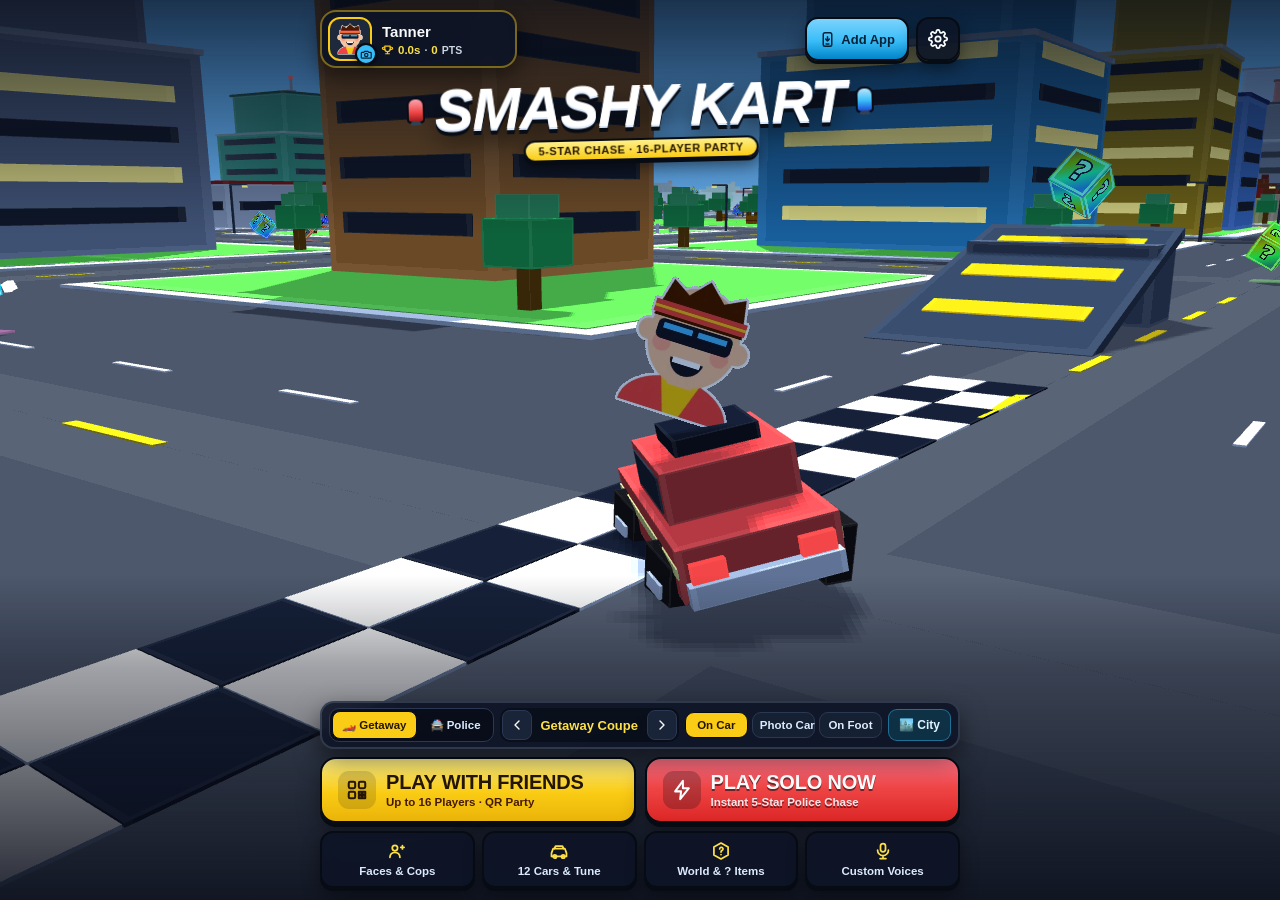
==== commit e24832b7: "Ship Smashy Kart v3: Home App, 12-car POV, Claw HUD, Keybinds, 0.1-1000% Drop Odds & Playable Cop He" ====
--- a/public/index.html
+++ b/public/index.html
@@ -3,12 +3,15 @@
 <head>
   <meta charset="UTF-8" />
   <meta name="viewport" content="width=device-width, initial-scale=1.0, maximum-scale=1.0, user-scalable=no, viewport-fit=cover" />
+  <meta name="mobile-web-app-capable" content="yes" />
   <meta name="apple-mobile-web-app-capable" content="yes" />
+  <meta name="apple-mobile-web-app-title" content="Smashy Kart" />
   <meta name="apple-mobile-web-app-status-bar-style" content="black-translucent" />
-  <meta name="theme-color" content="#161a22" />
+  <meta name="theme-color" content="#0d142e" />
   <title>Smashy Kart: Wanted</title>
+  <link rel="icon" type="image/png" sizes="192x192" href="./icon-192.png" />
   <link rel="icon" type="image/svg+xml" href="./icon.svg" />
-  <link rel="apple-touch-icon" href="./icon.svg" />
+  <link rel="apple-touch-icon" sizes="180x180" href="./icon-180.png" />
   <link rel="manifest" href="./manifest.webmanifest" />
   <link rel="stylesheet" href="./styles.css" />
 </head>
@@ -37,13 +40,14 @@
           <span class="star">★</span>
         </div>
         <div class="hp-pill">
-          <span class="hp-label">CAR</span>
+          <span id="hud-hp-label" class="hp-label">CAR</span>
           <div class="hp-track"><div id="hp-fill" class="hp-fill"></div></div>
         </div>
         <div id="busted-alert" class="busted-alert hidden">
           <div class="busted-title">BOXED IN! ESCAPE!</div>
           <div class="busted-track"><div id="busted-fill" class="busted-fill"></div></div>
         </div>
+        <canvas id="hud-minimap" class="hud-minimap" width="112" height="112" aria-label="Live GPS radar minimap"></canvas>
         <div id="active-buffs" class="active-buffs"></div>
       </div>
 
@@ -54,15 +58,33 @@
             <div class="score-readout"><span id="hud-score">0</span> PTS</div>
           </div>
           <div class="hud-quick-btns">
-            <button id="btn-quick-cam" class="icon-btn" type="button" title="Switch Camera (C / V)" aria-label="Switch Camera Angle">🎥</button>
-            <button id="btn-ingame-settings" class="icon-btn" type="button" title="Personal Settings" aria-label="Open Personal Settings">⚙️</button>
-            <button id="btn-pause" class="icon-btn" type="button" title="Exit to Menu" aria-label="Pause or Menu">✕</button>
-          </div>
-        </div>
-        <div id="hud-speedo" class="hud-speedo">
-          <span id="hud-speedo-val" class="speedo-val">0</span>
-          <span class="speedo-unit">MPH</span>
-          <span id="hud-drift-spark" class="drift-spark-pill hidden">⚡ DRIFT</span>
+            <button id="btn-quick-cam" class="icon-btn has-keycap" type="button" title="Switch Camera" aria-label="Switch Camera Angle">
+              <svg class="ui-svg" viewBox="0 0 24 24" aria-hidden="true">
+                <rect x="2.5" y="6.5" width="13" height="11" rx="2.5" />
+                <path d="M15.5 10.5l5-3v9l-5-3z" />
+              </svg>
+              <kbd id="keycap-cam" class="hud-keycap corner-cap">C</kbd>
+            </button>
+            <button id="btn-ingame-settings" class="icon-btn" type="button" title="Personal Settings" aria-label="Open Personal Settings">
+              <svg class="ui-svg" viewBox="0 0 24 24" aria-hidden="true">
+                <circle cx="12" cy="12" r="3.2" />
+                <path d="M19.4 15a1.65 1.65 0 00.33 1.82l.06.06a2 2 0 01-2.83 2.83l-.06-.06a1.65 1.65 0 00-1.82-.33 1.65 1.65 0 00-1 1.51V21a2 2 0 01-4 0v-.09a1.65 1.65 0 00-1-1.51 1.65 1.65 0 00-1.82.33l-.06.06a2 2 0 01-2.83-2.83l.06-.06a1.65 1.65 0 00.33-1.82 1.65 1.65 0 00-1.51-1H3a2 2 0 010-4h.09a1.65 1.65 0 001.51-1 1.65 1.65 0 00-.33-1.82l-.06-.06a2 2 0 012.83-2.83l.06.06a1.65 1.65 0 001.82.33h.08a1.65 1.65 0 001-1.51V3a2 2 0 014 0v.09a1.65 1.65 0 001 1.51h.08a1.65 1.65 0 001.82-.33l.06-.06a2 2 0 012.83 2.83l-.06.06a1.65 1.65 0 00-.33 1.82v.08a1.65 1.65 0 001.51 1H21a2 2 0 010 4h-.09a1.65 1.65 0 00-1.51 1z" />
+              </svg>
+            </button>
+            <button id="btn-pause" class="icon-btn" type="button" title="Exit to Menu" aria-label="Pause or Menu">
+              <svg class="ui-svg" viewBox="0 0 24 24" aria-hidden="true">
+                <path d="M18 6L6 18M6 6l12 12" />
+              </svg>
+            </button>
+          </div>
+        </div>
+        <div class="hud-telemetry-row">
+          <div id="hud-fps" class="hud-fps hidden">60 FPS</div>
+          <div id="hud-speedo" class="hud-speedo">
+            <span id="hud-speedo-val" class="speedo-val">0</span>
+            <span id="hud-speedo-unit" class="speedo-unit">MPH</span>
+            <span id="hud-drift-spark" class="drift-spark-pill hidden">⚡ DRIFT</span>
+          </div>
         </div>
       </div>
     </div>
@@ -85,108 +107,329 @@
       <button id="btn-next-spectate" class="arcade-btn small cyan" type="button">Switch Camera</button>
     </div>
 
-    <!-- Mobile & Touch Controls -->
+    <!-- Customizable Mobile, Claw & Desktop HUD Controls -->
     <div id="touch-controls" class="touch-controls">
-      <!-- Split-screen Smashy Road steering zones -->
+      <!-- Invisible/Subtle Split-Screen Tap Zones (active when touchStyle === 'split') -->
       <div id="split-steer" class="split-steer">
         <div id="steer-left-zone" class="steer-zone left">
-          <span class="steer-hint">◀</span>
+          <span class="steer-hint" aria-hidden="true">◀</span>
         </div>
         <div id="steer-right-zone" class="steer-zone right">
-          <span class="steer-hint">▶</span>
-        </div>
-      </div>
-
-      <!-- Optional Thumb Joystick -->
-      <div id="joystick-zone" class="joystick-zone hidden">
+          <span class="steer-hint" aria-hidden="true">▶</span>
+        </div>
+      </div>
+
+      <!-- 1. Steer Left Widget -->
+      <div id="hud-widget-steerLeft" class="hud-widget" data-hud-widget="steerLeft" data-hud-label="Steer Left" style="left: 10%; top: 84%;">
+        <button id="btn-steer-left" class="hud-pad-btn" type="button" aria-label="Steer Left">
+          <svg class="hud-svg" viewBox="0 0 24 24" aria-hidden="true">
+            <path d="M14.5 6.5L8.5 12l6 5.5" />
+          </svg>
+          <kbd id="keycap-steerLeft" class="hud-keycap">A</kbd>
+        </button>
+      </div>
+
+      <!-- 2. Steer Right Widget -->
+      <div id="hud-widget-steerRight" class="hud-widget" data-hud-widget="steerRight" data-hud-label="Steer Right" style="left: 24%; top: 84%;">
+        <button id="btn-steer-right" class="hud-pad-btn" type="button" aria-label="Steer Right">
+          <svg class="hud-svg" viewBox="0 0 24 24" aria-hidden="true">
+            <path d="M9.5 6.5l6 5.5-6 5.5" />
+          </svg>
+          <kbd id="keycap-steerRight" class="hud-keycap">D</kbd>
+        </button>
+      </div>
+
+      <!-- 3. Thumb Joystick Widget -->
+      <div id="joystick-zone" class="hud-widget joystick-zone hidden" data-hud-widget="joystick" data-hud-label="Joystick" style="left: 15%; top: 80%;">
         <div id="joystick-base" class="joystick-base">
           <div id="joystick-stick" class="joystick-stick"></div>
         </div>
       </div>
 
-      <!-- Right-Thumb Action Buttons (Side-Only Mario Kart Mystery Box + Horn/Brake) -->
-      <div class="action-cluster">
+      <!-- 4. High-Contrast Tactile Brake / Drift Pedal Widget -->
+      <div id="hud-widget-brake" class="hud-widget" data-hud-widget="brake" data-hud-label="Brake / Drift" style="left: 74%; top: 86%;">
+        <button id="btn-brake" class="brake-pedal-btn" type="button" aria-label="Brake and Drift">
+          <span class="pedal-treads" aria-hidden="true"></span>
+          <span class="pedal-title">BRAKE</span>
+          <span class="pedal-sub">DRIFT</span>
+          <kbd id="keycap-brake" class="hud-keycap">S</kbd>
+        </button>
+      </div>
+
+      <!-- 5. Manual Gas Pedal Widget (shown when Auto-Accelerate is unchecked or in HUD Editor) -->
+      <div id="hud-widget-gas" class="hud-widget hidden" data-hud-widget="gas" data-hud-label="Gas Pedal" style="left: 89%; top: 86%;">
+        <button id="btn-gas" class="gas-pedal-btn" type="button" aria-label="Accelerate Gas Pedal">
+          <span class="pedal-treads" aria-hidden="true"></span>
+          <span class="pedal-title">GAS</span>
+          <span class="pedal-sub">DRIVE</span>
+          <kbd id="keycap-gas" class="hud-keycap">W</kbd>
+        </button>
+      </div>
+
+      <!-- 6. Side Mystery Box Item Button Widget -->
+      <div id="hud-widget-useItem" class="hud-widget" data-hud-widget="useItem" data-hud-label="Use Item" style="left: 88%; top: 65%;">
         <button id="btn-use-item" class="use-item-btn disabled" type="button" aria-label="Use held ability">
           <span id="btn-use-item-icon" class="use-icon">?</span>
           <span id="btn-use-item-label" class="use-label">ITEM</span>
           <span id="btn-use-item-charges" class="use-charges hidden">x3</span>
-        </button>
-        <div class="mini-actions">
-          <button id="btn-brake" class="mini-action-btn" type="button">BRAKE</button>
-          <button id="btn-horn" class="mini-action-btn horn" type="button">📢</button>
-        </div>
+          <kbd id="keycap-useItem" class="hud-keycap">SPACE</kbd>
+        </button>
+      </div>
+
+      <!-- 7. Horn / Shockwave Taunt Widget -->
+      <div id="hud-widget-horn" class="hud-widget" data-hud-widget="horn" data-hud-label="Horn" style="left: 62%; top: 88%;">
+        <button id="btn-horn" class="horn-btn" type="button" aria-label="Honk Horn">
+          <svg class="hud-svg horn-svg" viewBox="0 0 24 24" aria-hidden="true">
+            <path d="M11 5.5L6.5 9H3.5v6h3L11 18.5v-13z" />
+            <path d="M15.5 9a4.5 4.5 0 010 6" />
+            <path d="M18.5 6.5a8 8 0 010 11" />
+          </svg>
+          <kbd id="keycap-horn" class="hud-keycap">H</kbd>
+        </button>
       </div>
     </div>
   </div>
 
-  <!-- ======================== HOME / TITLE SCREEN ======================== -->
+  <!-- ======================== FULL-SCREEN HUD LAYOUT EDITOR ======================== -->
+  <div id="hud-layout-editor" class="hud-layout-editor hidden" role="dialog" aria-label="HUD Button Layout Editor">
+    <div class="hud-editor-grid-bg" aria-hidden="true"></div>
+    <div id="hud-editor-toolbar" class="hud-editor-toolbar">
+      <div class="hud-editor-head">
+        <strong class="hud-editor-title">DRAG ANY BUTTON TO REPOSITION</strong>
+        <span id="hud-editor-selected-name" class="hud-editor-selected">Brake / Drift Pedal</span>
+      </div>
+
+      <div class="seg-row tight" id="hud-preset-btns">
+        <button type="button" class="seg-btn active" data-hpreset="thumbs">👍 Thumbs</button>
+        <button type="button" class="seg-btn" data-hpreset="claw">🦅 4-Finger Claw</button>
+        <button type="button" class="seg-btn" data-hpreset="lefty">🫲 Lefty</button>
+      </div>
+
+      <div class="hud-editor-sliders">
+        <div class="slider-row compact">
+          <label for="rng-widget-scale">Button Size <span id="val-widget-scale">100%</span></label>
+          <input id="rng-widget-scale" type="range" min="0.7" max="1.6" step="0.05" value="1.0" />
+        </div>
+        <div class="slider-row compact">
+          <label for="rng-widget-opacity">Opacity <span id="val-widget-opacity">95%</span></label>
+          <input id="rng-widget-opacity" type="range" min="0.4" max="1.0" step="0.05" value="0.95" />
+        </div>
+      </div>
+
+      <div class="hud-editor-actions">
+        <button id="btn-hud-editor-reset" class="arcade-btn small dark" type="button">↺ Reset</button>
+        <button id="btn-hud-editor-done" class="arcade-btn small gold" type="button">✓ Save Layout</button>
+      </div>
+    </div>
+  </div>
+
+  <!-- ======================== MOBILE ARCADE HOME SCREEN ======================== -->
   <div id="home-screen" class="screen-overlay">
-    <div class="home-shell">
-      <header class="brand-header">
-        <div class="wanted-badge">★ 5-STAR PARTY CHASE ★</div>
-        <h1 class="game-title">SMASHY KART</h1>
-        <p class="game-subtitle">Put your own people on cars, grab rainbow <strong>?</strong> abilities, and outlast your friends.</p>
+    <!-- Top Cluster: Racer Profile + App/Settings Actions + 3D Police Siren Marquee -->
+    <div class="home-top-cluster">
+      <div class="home-topbar">
+        <div class="racer-profile-pill">
+          <div class="racer-avatar-frame">
+            <img id="home-avatar-img" class="loadout-avatar-img" alt="Selected racer" />
+            <button id="btn-quick-photo" class="avatar-cam-badge" type="button" title="Upload Face Photo" aria-label="Upload Face Photo">
+              <svg class="ui-svg" viewBox="0 0 24 24" aria-hidden="true">
+                <path d="M4 8.5h3l1.8-2h6.4l1.8 2h3a1.5 1.5 0 011.5 1.5v8A1.5 1.5 0 0120 19.5H4A1.5 1.5 0 012.5 18v-8A1.5 1.5 0 014 8.5z" />
+                <circle cx="12" cy="13.5" r="3.2" />
+              </svg>
+            </button>
+          </div>
+          <div class="racer-identity">
+            <input id="home-player-name" class="name-input racer-name-input" type="text" maxlength="16" placeholder="Your Name" value="Tanner" aria-label="Your Racer Name" />
+            <div id="solo-best-bar" class="solo-best-bar">
+              <svg class="trophy-svg" viewBox="0 0 24 24" aria-hidden="true">
+                <path d="M7 4h10v5a5 5 0 01-10 0V4z" />
+                <path d="M7 6H4.5a2 2 0 000 4H7M17 6h2.5a2 2 0 010 4H17" />
+                <path d="M12 14v4M8.5 18h7" />
+              </svg>
+              <strong id="best-time-label">0.0s</strong>
+              <span class="best-sep" aria-hidden="true">·</span>
+              <strong id="best-score-label">0</strong>
+              <span class="best-pts">PTS</span>
+            </div>
+          </div>
+        </div>
+
+        <div class="home-top-actions">
+          <button id="btn-install-app" class="install-app-pill" type="button" title="Add Smashy Kart to Home Screen">
+            <svg class="ui-svg" viewBox="0 0 24 24" aria-hidden="true">
+              <rect x="6" y="2.5" width="12" height="19" rx="2.5" />
+              <path d="M12 8v6M9.5 11.5L12 14l2.5-2.5M10 18.5h4" />
+            </svg>
+            <span>Add App</span>
+          </button>
+          <button id="btn-home-settings" class="home-gear-btn" type="button" data-open-modal="settings-modal" title="Personal Settings" aria-label="Open Personal Settings">
+            <svg class="ui-svg" viewBox="0 0 24 24" aria-hidden="true">
+              <circle cx="12" cy="12" r="3.2" />
+              <path d="M19.4 15a1.65 1.65 0 00.33 1.82l.06.06a2 2 0 01-2.83 2.83l-.06-.06a1.65 1.65 0 00-1.82-.33 1.65 1.65 0 00-1 1.51V21a2 2 0 01-4 0v-.09a1.65 1.65 0 00-1-1.51 1.65 1.65 0 00-1.82.33l-.06.06a2 2 0 01-2.83-2.83l.06-.06a1.65 1.65 0 00.33-1.82 1.65 1.65 0 00-1.51-1H3a2 2 0 010-4h.09a1.65 1.65 0 001.51-1 1.65 1.65 0 00-.33-1.82l-.06-.06a2 2 0 012.83-2.83l.06.06a1.65 1.65 0 001.82.33h.08a1.65 1.65 0 001-1.51V3a2 2 0 014 0v.09a1.65 1.65 0 001 1.51h.08a1.65 1.65 0 001.82-.33l.06-.06a2 2 0 012.83 2.83l-.06.06a1.65 1.65 0 00-.33 1.82v.08a1.65 1.65 0 001.51 1H21a2 2 0 010 4h-.09a1.65 1.65 0 00-1.51 1z" />
+            </svg>
+          </button>
+        </div>
+      </div>
+
+      <!-- Arcade Marquee Titleplate (No kicker above h1, no paragraph!) -->
+      <header class="arcade-marquee">
+        <div class="marquee-title-row">
+          <span class="siren-cap siren-red" aria-hidden="true"></span>
+          <h1 class="game-title">SMASHY KART</h1>
+          <span class="siren-cap siren-blue" aria-hidden="true"></span>
+        </div>
+        <div class="championship-plate">5-STAR CHASE · 16-PLAYER PARTY</div>
       </header>
-
-      <!-- Live Character Preview Card -->
-      <div class="hero-loadout-card">
-        <div class="loadout-avatar-wrap">
-          <img id="home-avatar-img" class="loadout-avatar-img" alt="Selected character" />
-          <button id="btn-quick-photo" class="pill-edit-btn" type="button">Upload Photo</button>
-        </div>
-        <div class="loadout-details">
-          <input id="home-player-name" class="name-input" type="text" maxlength="16" placeholder="Your Name" value="Tanner" />
-          <div class="mode-pills" id="home-mode-pills">
-            <button type="button" class="mode-pill active" data-mode="car_driver">On a Car</button>
-            <button type="button" class="mode-pill" data-mode="photo_car">Look Like a Car</button>
-            <button type="button" class="mode-pill" data-mode="runner">Just Myself</button>
-          </div>
-          <div class="loadout-summary" id="home-loadout-summary">Getaway Coupe · Sunny Metro City · All 8 Items</div>
-        </div>
-      </div>
-
-      <!-- Primary Play Actions -->
+    </div>
+
+    <!-- Middle ~50% Viewport Stays Completely Clear for Live 3D Police Chase! -->
+
+    <!-- Bottom Thumb Dock: Live 3D Stage Switcher + Tactile CTAs + 4-Icon Studio Dock -->
+    <div class="home-bottom-dock">
+      <div class="stage-switcher-bar">
+        <div class="role-pills" id="home-role-pills" role="group" aria-label="Choose Team">
+          <button type="button" class="role-pill active" data-role="runner">🏎️ Getaway</button>
+          <button type="button" class="role-pill cop-pill" data-role="cop">🚔 Police</button>
+        </div>
+
+        <div class="car-stepper">
+          <button id="btn-prev-car" class="stage-step-btn" type="button" aria-label="Previous Vehicle">
+            <svg class="ui-svg" viewBox="0 0 24 24" aria-hidden="true"><path d="M15 6l-6 6 6 6" /></svg>
+          </button>
+          <button id="home-car-name" class="stage-car-name" type="button" data-open-modal="garage-modal" title="Tap to Open Garage">Getaway Coupe</button>
+          <button id="btn-next-car" class="stage-step-btn" type="button" aria-label="Next Vehicle">
+            <svg class="ui-svg" viewBox="0 0 24 24" aria-hidden="true"><path d="M9 6l6 6-6 6" /></svg>
+          </button>
+        </div>
+
+        <div class="mode-pills stage-mode-pills" id="home-mode-pills">
+          <button type="button" class="mode-pill active" data-mode="car_driver">On Car</button>
+          <button type="button" class="mode-pill" data-mode="photo_car">Photo Car</button>
+          <button type="button" class="mode-pill" data-mode="runner">On Foot</button>
+        </div>
+
+        <div id="home-cop-perk-badge" class="cop-perk-badge hidden">🚁 Flies + 🎯 2s Missiles</div>
+
+        <button id="btn-cycle-biome" class="stage-biome-btn" type="button" title="Switch Map Theme">🏙️ City</button>
+        <span id="home-loadout-summary" class="sr-only">Getaway Coupe · Sunny Metro City · All 9 Items</span>
+      </div>
+
       <div class="primary-cta-row">
-        <button id="btn-open-lobby" class="arcade-btn giant gold" type="button">
-          <span class="btn-main-text">PLAY WITH FRIENDS</span>
-          <span class="btn-sub-text">Phone Party Lobby · QR Invite · Last One Standing</span>
-        </button>
-        <button id="btn-play-solo" class="arcade-btn giant red" type="button">
-          <span class="btn-main-text">PLAY SOLO NOW</span>
-          <span class="btn-sub-text">Instant 1-Player Smashy Chase</span>
-        </button>
-      </div>
-
-      <!-- 5 Workshop / Customizer Buttons -->
-      <div class="workshop-grid">
+        <button id="btn-open-lobby" class="arcade-btn giant gold cta-paddle" type="button">
+          <span class="cta-emblem" aria-hidden="true">
+            <svg class="ui-svg" viewBox="0 0 24 24">
+              <rect x="3" y="3" width="7" height="7" rx="1.5" />
+              <rect x="14" y="3" width="7" height="7" rx="1.5" />
+              <rect x="3" y="14" width="7" height="7" rx="1.5" />
+              <path d="M14 14h3v3h-3zM18 14h3v3h-3zM14 18h3v3h-3zM18 18h3v3h-3z" />
+            </svg>
+          </span>
+          <span class="cta-copy">
+            <span class="btn-main-text">PLAY WITH FRIENDS</span>
+            <span class="btn-sub-text">Up to 16 Players · QR Party</span>
+          </span>
+        </button>
+
+        <button id="btn-play-solo" class="arcade-btn giant red cta-paddle" type="button">
+          <span class="cta-emblem" aria-hidden="true">
+            <svg class="ui-svg" viewBox="0 0 24 24">
+              <path d="M13 2L4.5 13.5h6.5L10 22l9.5-12H13L13 2z" />
+            </svg>
+          </span>
+          <span class="cta-copy">
+            <span class="btn-main-text">PLAY SOLO NOW</span>
+            <span class="btn-sub-text">Instant 5-Star Police Chase</span>
+          </span>
+        </button>
+      </div>
+
+      <nav class="workshop-dock" aria-label="Customization Studios">
         <button class="workshop-btn" type="button" data-open-modal="people-modal">
-          <span class="ws-icon">📸</span>
-          <span class="ws-title">People &amp; Cops</span>
-          <span class="ws-sub">Upload faces</span>
-        </button>
+          <svg class="ws-svg" viewBox="0 0 24 24" aria-hidden="true">
+            <circle cx="9.5" cy="8.5" r="3.2" />
+            <path d="M3.5 19.5a6 6 0 0112 0" />
+            <path d="M16.5 7.5h4M18.5 5.5v4" />
+          </svg>
+          <span class="ws-title">Faces &amp; Cops</span>
+        </button>
+
         <button class="workshop-btn" type="button" data-open-modal="garage-modal">
-          <span class="ws-icon">🏎️</span>
-          <span class="ws-title">Garage</span>
-          <span class="ws-sub">12 cars &amp; stats</span>
-        </button>
+          <svg class="ws-svg" viewBox="0 0 24 24" aria-hidden="true">
+            <path d="M3 14.5l2-5.5h14l2 5.5v4H3v-4z" />
+            <circle cx="7" cy="18.5" r="2" />
+            <circle cx="17" cy="18.5" r="2" />
+            <path d="M6.5 9l1.5-3h8l1.5 3" />
+          </svg>
+          <span class="ws-title">12 Cars &amp; Tune</span>
+        </button>
+
         <button class="workshop-btn" type="button" data-open-modal="world-modal">
-          <span class="ws-icon">🎁</span>
-          <span class="ws-title">World &amp; Items</span>
-          <span class="ws-sub">Maps &amp; ? boxes</span>
-        </button>
+          <svg class="ws-svg" viewBox="0 0 24 24" aria-hidden="true">
+            <path d="M12 2.5l8.5 4.8v9.4L12 21.5l-8.5-4.8V7.3L12 2.5z" />
+            <path d="M10.4 9.5a2 2 0 113.1 1.7c-.8.5-1.5 1-1.5 2M12 16.2h.01" />
+          </svg>
+          <span class="ws-title">World &amp; ? Items</span>
+        </button>
+
         <button class="workshop-btn" type="button" data-open-modal="sound-modal">
-          <span class="ws-icon">🎙️</span>
-          <span class="ws-title">Custom Sounds</span>
-          <span class="ws-sub">Record voice</span>
-        </button>
-        <button id="btn-home-settings" class="workshop-btn" type="button" data-open-modal="settings-modal">
-          <span class="ws-icon">⚙️</span>
-          <span class="ws-title">Settings</span>
-          <span class="ws-sub">POV &amp; controls</span>
-        </button>
-      </div>
-
-      <div id="solo-best-bar" class="solo-best-bar">Best Run: <strong id="best-time-label">0.0s</strong> · Top Score: <strong id="best-score-label">0</strong></div>
+          <svg class="ws-svg" viewBox="0 0 24 24" aria-hidden="true">
+            <rect x="9" y="3" width="6" height="10" rx="3" />
+            <path d="M5.5 11a6.5 6.5 0 0013 0M12 17.5V21M8.5 21h7" />
+          </svg>
+          <span class="ws-title">Custom Voices</span>
+        </button>
+      </nav>
+    </div>
+  </div>
+
+  <!-- ======================== INSTALL TO HOME SCREEN MODAL ======================== -->
+  <div id="install-modal" class="modal-backdrop hidden">
+    <div class="modal-panel install-panel">
+      <div class="modal-header">
+        <h2>Add Smashy Kart to Home Screen</h2>
+        <button class="close-modal-btn" type="button" data-close-modal="install-modal">Done</button>
+      </div>
+
+      <div class="install-hero">
+        <img src="./icon-180.png" width="72" height="72" class="install-app-icon" alt="Smashy Kart App Icon" />
+        <div class="install-hero-copy">
+          <strong>Full-Screen Arcade App</strong>
+          <p>Launch instantly from your Home Screen with custom icon and zero browser bars.</p>
+        </div>
+      </div>
+
+      <button id="btn-trigger-native-install" class="arcade-btn gold full install-native-btn hidden" type="button">
+        <span class="btn-main-text">INSTALL APP NOW</span>
+        <span class="btn-sub-text">One-tap Home Screen install</span>
+      </button>
+
+      <div class="install-guide-list">
+        <div class="install-step-row">
+          <div class="install-step-icon" aria-hidden="true">
+            <svg class="ui-svg" viewBox="0 0 24 24">
+              <path d="M12 3v11M8 7l4-4 4 4" />
+              <path d="M5 12v7a2 2 0 002 2h10a2 2 0 002-2v-7" />
+            </svg>
+          </div>
+          <div class="install-step-body">
+            <strong>1. Tap Share in Safari</strong>
+            <span>On iPhone or iPad, tap the <strong>Share</strong> icon in Safari's toolbar (or <strong>⋮ Menu</strong> in Chrome).</span>
+          </div>
+        </div>
+
+        <div class="install-step-row">
+          <div class="install-step-icon gold-tint" aria-hidden="true">
+            <svg class="ui-svg" viewBox="0 0 24 24">
+              <rect x="3.5" y="3.5" width="17" height="17" rx="4" />
+              <path d="M12 8v8M8 12h8" />
+            </svg>
+          </div>
+          <div class="install-step-body">
+            <strong>2. Tap "Add to Home Screen"</strong>
+            <span>Scroll down and tap <strong>Add to Home Screen</strong>, then tap <strong>Add</strong> in the top corner.</span>
+          </div>
+        </div>
+      </div>
     </div>
   </div>
 
@@ -203,7 +446,7 @@
         <div class="lobby-split">
           <div class="lobby-box highlight">
             <h3>Start a Room</h3>
-            <p>Creates a 4-letter code and QR code your friends can scan on their phones.</p>
+            <p>Creates a 4-letter code and QR code for up to 16 friends to scan on their phones.</p>
             <button id="btn-create-room" class="arcade-btn gold full" type="button">Create Party Room</button>
           </div>
           <div class="lobby-box">
@@ -224,7 +467,7 @@
           <div id="room-qr-box" class="room-qr-box" aria-label="Scan with phone camera to join"></div>
           <div class="room-invite-info">
             <div class="room-code-pill">ROOM CODE: <strong id="room-code-display">----</strong></div>
-            <p class="invite-help">Scan this QR code with a phone camera or text the link to friends anywhere (Wi-Fi or cell data):</p>
+            <p class="invite-help">Scan this QR code with a phone camera or text the link to up to 16 friends anywhere:</p>
             <div class="invite-link-row">
               <input id="room-share-url" class="share-url-input" type="text" readonly />
               <button id="btn-copy-link" class="arcade-btn small cyan" type="button">Copy Link</button>
@@ -233,17 +476,27 @@
           </div>
         </div>
 
-        <!-- Quick Loadout Switcher right inside Lobby -->
+        <!-- Quick Loadout & Team Switcher right inside Lobby -->
         <div class="lobby-self-strip">
-          <span>Your Mode:</span>
+          <span>Your Team:</span>
+          <div class="role-pills compact" id="lobby-role-pills" role="group" aria-label="Your Party Team">
+            <button type="button" class="role-pill active" data-role="runner">🏎️ Runner</button>
+            <button type="button" class="role-pill cop-pill" data-role="cop">🚔 Police</button>
+          </div>
           <div class="mode-pills compact" id="lobby-mode-pills">
             <button type="button" class="mode-pill active" data-mode="car_driver">On a Car</button>
             <button type="button" class="mode-pill" data-mode="photo_car">Look Like a Car</button>
             <button type="button" class="mode-pill" data-mode="runner">Just Myself</button>
           </div>
+          <div class="cop-unit-pills compact hidden" id="lobby-cop-pills" role="group" aria-label="Select Police Unit">
+            <button type="button" class="cop-unit-pill" data-cop-veh="cop_cruiser">🚔 Cruiser</button>
+            <button type="button" class="cop-unit-pill" data-cop-veh="cop_swat">🛡️ SWAT</button>
+            <button type="button" class="cop-unit-pill active" data-cop-veh="cop_heli">🚁 Heli</button>
+            <button type="button" class="cop-unit-pill" data-cop-veh="cop_tank">🪖 Tank</button>
+          </div>
           <button id="btn-lobby-photo" class="arcade-btn small" type="button" data-open-modal="people-modal">Change Photo</button>
-          <button id="btn-lobby-car" class="arcade-btn small" type="button" data-open-modal="garage-modal">Pick Car</button>
-          <button id="btn-lobby-settings" class="arcade-btn small cyan" type="button" data-open-modal="settings-modal">⚙️ My Settings</button>
+          <button id="btn-lobby-car" class="arcade-btn small" type="button" data-open-modal="garage-modal">Pick Vehicle</button>
+          <button id="btn-lobby-settings" class="arcade-btn small cyan" type="button" data-open-modal="settings-modal">My Settings</button>
         </div>
 
         <!-- Lobby Manager Full Control Panel (Host Only) -->
@@ -282,8 +535,16 @@
             </div>
           </div>
 
-          <!-- Guest Permission Switches -->
+          <!-- Guest Permission & AI Police Switches -->
           <div class="perm-switches">
+            <label class="switch-row highlight-switch">
+              <input id="perm-ai-cops" type="checkbox" checked />
+              <span><strong>🚔 AI Police Chasing Players (ON / OFF)</strong> — Turn OFF so zero computer police spawn (pure friends PvP or Human Cops vs. Runners!)</span>
+            </label>
+            <label class="switch-row highlight-switch">
+              <input id="perm-allow-cops" type="checkbox" checked />
+              <span><strong>Allow Players to Play as Police</strong> (Helicopter / Tank / SWAT / Cruiser)</span>
+            </label>
             <label class="switch-row">
               <input id="perm-lock-stats" type="checkbox" checked />
               <span><strong>Lock Equal Speed &amp; Weight</strong> (Stops anyone from boosting their own car's speed or size)</span>
@@ -341,7 +602,7 @@
           <div class="cop-toggle-row">
             <label class="switch-row">
               <input id="toggle-custom-cops" type="checkbox" checked />
-              <span><strong>Put Friends on the Police too!</strong> (Anyone marked "Cop" below drives the cop cars chasing you)</span>
+              <span><strong>Put uploaded faces onto AI police cars</strong> (Anyone marked "Cop Face: ON" above can drive AI cop cars)</span>
             </label>
           </div>
         </div>
@@ -353,7 +614,7 @@
             <canvas id="photo-crop-canvas" width="256" height="256"></canvas>
           </div>
           <div class="photo-stage-bar">
-            <span class="photo-drag-hint">👆 Drag directly on photo to move · Pinch or scroll to zoom</span>
+            <span class="photo-drag-hint">Drag directly on photo to move · Pinch or scroll to zoom</span>
             <button id="btn-center-photo" class="tiny-pill action" type="button">↺ Center &amp; Fit</button>
           </div>
           <input id="photo-person-name" class="name-input full" type="text" maxlength="16" placeholder="Person's Name (e.g. Me, Jake)" />
@@ -383,7 +644,7 @@
           </div>
           <label class="switch-row">
             <input id="chk-person-cop" type="checkbox" checked />
-            <span>Also let police cars use this person's face</span>
+            <span>Put this person's face onto AI police cars (Cop Face: ON)</span>
           </label>
           <div class="editor-btn-row">
             <button id="btn-cancel-photo" class="arcade-btn dark" type="button">Cancel</button>
@@ -403,7 +664,29 @@
       </div>
 
       <div class="garage-section">
-        <h3>Runner Style (Locked In When Round Starts)</h3>
+        <h3>Choose Your Team</h3>
+        <div class="team-cards-row" id="garage-role-cards">
+          <button type="button" class="mode-card active" data-role="runner">
+            <strong>🏎️ Getaway Runner</strong>
+            <span>Drive 12 custom getaway vehicles or sprint on foot</span>
+          </button>
+          <button type="button" class="mode-card cop-team-card" data-role="cop">
+            <strong>🚔 Play as Police Officer</strong>
+            <span>Fly the Attack Helicopter or drive the Tank, SWAT &amp; Interceptor</span>
+          </button>
+        </div>
+      </div>
+
+      <div id="garage-cop-section" class="garage-section cop-fleet-section">
+        <div class="section-bar compact-bar">
+          <h3>🚔 Police Precinct Fleet (Tap Any Unit to Play as Cop)</h3>
+          <span class="fleet-hint-pill">🎯 2.0s Soft-Tracking Missiles on Heli &amp; Tank</span>
+        </div>
+        <div id="cop-vehicle-grid" class="cop-vehicle-grid"></div>
+      </div>
+
+      <div id="garage-runner-mode-section" class="garage-section">
+        <h3>Getaway Runner Style (Locked In When Round Starts)</h3>
         <div class="mode-cards-row" id="garage-mode-cards">
           <button type="button" class="mode-card active" data-mode="car_driver">
             <strong>On a Car</strong>
@@ -420,8 +703,8 @@
         </div>
       </div>
 
-      <div class="garage-section">
-        <h3>12 Blocky Vehicles</h3>
+      <div id="garage-runner-cars-section" class="garage-section">
+        <h3>12 Getaway Vehicles</h3>
         <div id="vehicle-grid" class="vehicle-grid"></div>
       </div>
 
@@ -467,13 +750,17 @@
 
   <!-- ======================== WORLD & MARIO KART ITEMS MODAL ======================== -->
   <div id="world-modal" class="modal-backdrop hidden">
-    <div class="modal-panel wide">
+    <div class="modal-panel wide world-modal-panel">
       <div class="modal-header">
         <h2>World Settings &amp; Mario Kart Item Mixer</h2>
         <button class="close-modal-btn" type="button" data-close-modal="world-modal">Done</button>
       </div>
 
-      <div class="garage-split">
+      <div id="world-guest-lock-note" class="guest-rules-banner hidden">
+        🔒 Connected as Party Guest — Map &amp; Ability Drop Rates are controlled by the Lobby Host!
+      </div>
+
+      <div class="garage-split world-modal-split">
         <div class="garage-col">
           <h3>Map Theme (Huge 4,800x4,800 World)</h3>
           <div class="seg-row" id="biome-btns">
@@ -482,20 +769,34 @@
             <button type="button" class="seg-btn" data-biome="snow">❄️ Alpine Snow</button>
           </div>
 
-          <div class="slider-row">
-            <label>Cop Craziness <span id="val-cop-intensity">Normal (100%)</span></label>
-            <input id="rng-cop-intensity" type="range" min="0.5" max="1.7" step="0.1" value="1.0" />
-          </div>
-          <div class="slider-row">
-            <label>Starting Wanted Stars <span id="val-start-stars">1 ★</span></label>
-            <input id="rng-start-stars" type="range" min="1" max="5" step="1" value="1" />
-          </div>
-          <div class="slider-row">
-            <label>Rainbow ? Box Frequency <span id="val-box-density">High (120%)</span></label>
-            <input id="rng-box-density" type="range" min="0.5" max="2.2" step="0.1" value="1.2" />
-          </div>
-          <div class="slider-row">
-            <label>Jump Gravity <span id="val-gravity">Normal</span></label>
+          <label class="switch-row ai-cops-world-switch" for="chk-ai-cops">
+            <input id="chk-ai-cops" type="checkbox" checked />
+            <span class="ai-cops-switch-copy">
+              <strong>🚔 AI Police Chasing You (ON / OFF)</strong>
+              <small id="lbl-ai-cops-state" class="ai-cops-sub">ON — 5-Star Police Pursuit</small>
+            </span>
+          </label>
+
+          <div id="ai-cop-sliders-wrap" class="ai-cop-sliders-wrap">
+            <div class="slider-row">
+              <label for="rng-cop-intensity">Cop Craziness <span id="val-cop-intensity">Normal (100%)</span></label>
+              <input id="rng-cop-intensity" type="range" min="0.5" max="1.7" step="0.1" value="1.0" />
+            </div>
+            <div class="slider-row">
+              <label for="rng-start-stars">Starting Wanted Stars <span id="val-start-stars">1 ★</span></label>
+              <input id="rng-start-stars" type="range" min="1" max="5" step="1" value="1" />
+            </div>
+          </div>
+          <div class="slider-row">
+            <label for="rng-box-density">Rainbow ? Box Drop Rate <span id="val-box-density">120%</span></label>
+            <input id="rng-box-density" type="range" min="0.1" max="5.0" step="0.1" value="1.2" />
+          </div>
+          <div class="slider-row">
+            <label for="rng-sugar-rate">Sugar 3x Box Spawn Rate <span id="val-sugar-rate">100%</span></label>
+            <input id="rng-sugar-rate" type="range" min="0" max="5.0" step="0.1" value="1.0" />
+          </div>
+          <div class="slider-row">
+            <label for="rng-gravity">Jump Gravity <span id="val-gravity">Normal</span></label>
             <input id="rng-gravity" type="range" min="0.55" max="1.3" step="0.05" value="1.0" />
           </div>
 
@@ -504,86 +805,234 @@
             <div class="seg-row" id="camera-mode-btns">
               <button type="button" class="seg-btn active" data-cam="smashy">Smashy Overhead</button>
               <button type="button" class="seg-btn" data-cam="chase">Behind Chase</button>
-              <button type="button" class="seg-btn" data-cam="pov">First-Person POV</button>
+              <button type="button" class="seg-btn" data-cam="pov">Hood POV</button>
             </div>
           </div>
 
           <div class="control-group">
             <label>Phone Steering Style</label>
             <div class="seg-row" id="touch-style-btns">
-              <button type="button" class="seg-btn active" data-touch="split">Left / Right Tap</button>
+              <button type="button" class="seg-btn active" data-touch="split">Buttons + Split</button>
+              <button type="button" class="seg-btn" data-touch="buttons">Buttons Only</button>
               <button type="button" class="seg-btn" data-touch="joystick">Thumb Joystick</button>
             </div>
           </div>
         </div>
 
-        <div class="garage-col">
-          <h3>Mario Kart ? Box Abilities (Tap to Toggle)</h3>
+        <div class="garage-col mixer-col">
+          <div class="mixer-col-head">
+            <h3>Mario Kart ? Box Ability Drop Odds</h3>
+            <span class="mixer-range-pill">0.1% – 1000%</span>
+          </div>
+          <div id="ability-rate-presets" class="ability-rate-presets" role="group" aria-label="Ability Drop Rate Quick Presets">
+            <button type="button" class="rate-preset-chip" data-rpreset="default">↺ Reset 100%</button>
+            <button type="button" class="rate-preset-chip" data-rpreset="equal">⚖️ Exact Equal %</button>
+            <button type="button" class="rate-preset-chip" data-rpreset="boost500">🔥 All 500%</button>
+            <button type="button" class="rate-preset-chip" data-rpreset="rpg1000">🚀 1000% RPG / 0.1% Rest</button>
+            <button type="button" class="rate-preset-chip" data-rpreset="sugar1000">🍭 1000% Sugar</button>
+          </div>
           <div id="ability-mixer-grid" class="ability-mixer-grid"></div>
         </div>
       </div>
     </div>
   </div>
 
-  <!-- ======================== PERSONAL SETTINGS MODAL ======================== -->
+  <!-- ======================== 4-TAB PRO VIDEO-GAME SETTINGS MODAL ======================== -->
   <div id="settings-modal" class="modal-backdrop settings-backdrop hidden">
-    <div class="modal-panel">
+    <div class="modal-panel wide settings-panel">
       <div class="modal-header">
-        <h2>⚙️ Personal Settings</h2>
+        <h2>Personal Settings</h2>
         <button class="close-modal-btn" type="button" data-close-modal="settings-modal">Done</button>
       </div>
-      <p class="modal-lead">Tune your own camera angle, POV field-of-view, steering feel, and HUD — works live mid-chase and in any Party Lobby!</p>
-
-      <div class="settings-stack">
+
+      <div id="settings-tabs" class="settings-tabs" role="tablist" aria-label="Personal Settings Tabs">
+        <button type="button" class="settings-tab active" data-stab="camera" role="tab">Camera &amp; Display</button>
+        <button type="button" class="settings-tab" data-stab="controls" role="tab">Controls &amp; Claw HUD</button>
+        <button type="button" class="settings-tab" data-stab="keyboard" role="tab">Mac / PC Keybinds</button>
+        <button type="button" class="settings-tab" data-stab="audio" role="tab">Audio &amp; Voice</button>
+      </div>
+
+      <!-- TAB 1: Camera & Display -->
+      <div class="settings-pane" data-stab-pane="camera">
+        <div class="settings-grid-two">
+          <div class="settings-card">
+            <div class="settings-label-row">
+              <span class="settings-heading">Camera Angle</span>
+              <span class="settings-shortcut-hint">Cycle: C / V</span>
+            </div>
+            <div class="seg-row" id="settings-cam-btns">
+              <button type="button" class="seg-btn active" data-cam="smashy">Smashy Overhead</button>
+              <button type="button" class="seg-btn" data-cam="chase">Behind Chase</button>
+              <button type="button" class="seg-btn" data-cam="pov">Hood POV</button>
+            </div>
+
+            <div class="slider-row">
+              <label for="rng-pov-fov">Hood POV Field of View <span id="val-pov-fov">78°</span></label>
+              <input id="rng-pov-fov" type="range" min="62" max="96" step="1" value="78" />
+            </div>
+
+            <div class="slider-row">
+              <label for="rng-cam-shake">Crash &amp; Nitro Camera Shake <span id="val-cam-shake">100%</span></label>
+              <input id="rng-cam-shake" type="range" min="0" max="1.5" step="0.1" value="1.0" />
+            </div>
+          </div>
+
+          <div class="settings-card">
+            <span class="settings-heading">Graphics &amp; Speed Units</span>
+            <div class="control-group">
+              <label class="sub-field-label">3D Graphics Quality</label>
+              <div class="seg-row" id="settings-gfx-btns">
+                <button type="button" class="seg-btn active" data-gfx="high">High</button>
+                <button type="button" class="seg-btn" data-gfx="balanced">Balanced</button>
+                <button type="button" class="seg-btn" data-gfx="performance">60 FPS Fast</button>
+              </div>
+            </div>
+
+            <div class="control-group">
+              <label class="sub-field-label">Speedometer Units</label>
+              <div class="seg-row" id="settings-unit-btns">
+                <button type="button" class="seg-btn active" data-unit="mph">MPH</button>
+                <button type="button" class="seg-btn" data-unit="kmh">KM/H</button>
+              </div>
+            </div>
+          </div>
+        </div>
+
+        <div class="settings-card">
+          <span class="settings-heading">HUD &amp; Visual Overlays</span>
+          <div class="settings-toggles two-col">
+            <label class="switch-row">
+              <input id="chk-show-desktop-btns" type="checkbox" checked />
+              <span>Show On-Screen Buttons on Mac / PC</span>
+            </label>
+            <label class="switch-row">
+              <input id="chk-show-keyhints" type="checkbox" checked />
+              <span>Show Keyboard Keycaps on Buttons ([S], [SPACE])</span>
+            </label>
+            <label class="switch-row">
+              <input id="chk-show-minimap" type="checkbox" checked />
+              <span>Show Live GPS Radar Minimap</span>
+            </label>
+            <label class="switch-row">
+              <input id="chk-show-speedo" type="checkbox" checked />
+              <span>Show Speedometer &amp; Drift Gauge</span>
+            </label>
+            <label class="switch-row">
+              <input id="chk-show-fps" type="checkbox" />
+              <span>Show FPS Counter</span>
+            </label>
+            <label class="switch-row">
+              <input id="chk-show-quickcam" type="checkbox" checked />
+              <span>Show Quick Camera Button in HUD</span>
+            </label>
+            <label class="switch-row">
+              <input id="chk-screen-fx" type="checkbox" checked />
+              <span>Speed Streaks &amp; Siren Edge Flash</span>
+            </label>
+          </div>
+        </div>
+      </div>
+
+      <!-- TAB 2: Controls & Claw HUD -->
+      <div class="settings-pane hidden" data-stab-pane="controls">
+        <div class="settings-card highlight-card">
+          <div class="settings-label-row">
+            <span class="settings-heading">Custom Button Placement &amp; 4-Finger Claw</span>
+            <span class="settings-shortcut-hint">Free Drag + Size</span>
+          </div>
+          <p class="card-helper">Move Brake, Item, Horn, Gas, and Steer buttons anywhere on screen, or load the 4-Finger Claw setup.</p>
+          <button id="btn-open-hud-editor" class="arcade-btn gold full hud-editor-cta" type="button">
+            ✋ Customize Screen Button Positions (Claw / Free Drag)
+          </button>
+
+          <div class="control-group">
+            <label class="sub-field-label">Quick HUD Layout Preset</label>
+            <div class="seg-row" id="settings-hpreset-btns">
+              <button type="button" class="seg-btn active" data-hpreset="thumbs">👍 Classic Thumbs</button>
+              <button type="button" class="seg-btn" data-hpreset="claw">🦅 4-Finger Claw</button>
+              <button type="button" class="seg-btn" data-hpreset="lefty">🫲 Left-Handed</button>
+            </div>
+          </div>
+        </div>
+
+        <div class="settings-grid-two">
+          <div class="settings-card">
+            <span class="settings-heading">Touch Steering Mode</span>
+            <div class="seg-row" id="settings-touch-btns">
+              <button type="button" class="seg-btn active" data-touch="split">Buttons + Split Screen</button>
+              <button type="button" class="seg-btn" data-touch="buttons">Buttons Only</button>
+              <button type="button" class="seg-btn" data-touch="joystick">Thumb Joystick + Buttons</button>
+            </div>
+
+            <div class="settings-toggles">
+              <label class="switch-row">
+                <input id="chk-auto-accel" type="checkbox" checked />
+                <span><strong>Auto-Accelerate</strong> (uncheck for Manual Gas [W] / Pedal)</span>
+              </label>
+              <label class="switch-row">
+                <input id="chk-invert-steer" type="checkbox" />
+                <span>Invert Left / Right Steering</span>
+              </label>
+              <label class="switch-row">
+                <input id="chk-haptics" type="checkbox" checked />
+                <span>Phone Vibration Feedback</span>
+              </label>
+            </div>
+          </div>
+
+          <div class="settings-card">
+            <span class="settings-heading">Steering Response</span>
+            <div class="slider-row">
+              <label for="rng-steer-sens">Steering Sensitivity <span id="val-steer-sens">100%</span></label>
+              <input id="rng-steer-sens" type="range" min="0.7" max="1.4" step="0.05" value="1.0" />
+            </div>
+            <div class="slider-row">
+              <label for="rng-steer-deadzone">Joystick Deadzone <span id="val-steer-deadzone">5%</span></label>
+              <input id="rng-steer-deadzone" type="range" min="0" max="0.22" step="0.02" value="0.05" />
+            </div>
+          </div>
+        </div>
+      </div>
+
+      <!-- TAB 3: Mac / PC Keybinds -->
+      <div class="settings-pane hidden" data-stab-pane="keyboard">
         <div class="settings-card">
           <div class="settings-label-row">
-            <label class="settings-heading">Camera Angle</label>
-            <span class="settings-shortcut-hint">Keys: C / V or 🎥</span>
-          </div>
-          <div class="seg-row" id="settings-cam-btns">
-            <button type="button" class="seg-btn active" data-cam="smashy">Smashy Overhead</button>
-            <button type="button" class="seg-btn" data-cam="chase">Behind Chase</button>
-            <button type="button" class="seg-btn" data-cam="pov">First-Person POV</button>
-          </div>
-          <div class="slider-row">
-            <label>POV Field of View <span id="val-pov-fov">76°</span></label>
-            <input id="rng-pov-fov" type="range" min="62" max="92" step="1" value="76" />
-          </div>
-        </div>
-
+            <span class="settings-heading">MacBook &amp; PC Keyboard Controls</span>
+            <span class="settings-shortcut-hint">Click any slot to rebind · Esc cancels</span>
+          </div>
+          <div id="keybinds-list" class="keybinds-list"></div>
+          <div class="settings-footer-row">
+            <button id="btn-reset-keybinds" class="arcade-btn small dark" type="button">↺ Reset Default Keyboard Keys</button>
+          </div>
+        </div>
+      </div>
+
+      <!-- TAB 4: Audio & Voice -->
+      <div class="settings-pane hidden" data-stab-pane="audio">
         <div class="settings-card">
-          <label class="settings-heading">Controls &amp; Steering</label>
-          <div class="seg-row" id="settings-touch-btns">
-            <button type="button" class="seg-btn active" data-touch="split">Left / Right Tap</button>
-            <button type="button" class="seg-btn" data-touch="joystick">Thumb Joystick</button>
-          </div>
-          <div class="slider-row">
-            <label>Steering Sensitivity <span id="val-steer-sens">100%</span></label>
-            <input id="rng-steer-sens" type="range" min="0.7" max="1.4" step="0.05" value="1.0" />
+          <span class="settings-heading">Sound Mixer</span>
+          <div class="slider-row">
+            <label for="rng-settings-vol">Master Volume <span id="val-settings-vol">85%</span></label>
+            <input id="rng-settings-vol" type="range" min="0" max="1" step="0.05" value="0.85" />
+          </div>
+          <div class="slider-row">
+            <label for="rng-engine-vol">Engine &amp; Tire Drift Volume <span id="val-engine-vol">85%</span></label>
+            <input id="rng-engine-vol" type="range" min="0" max="1" step="0.05" value="0.85" />
+          </div>
+          <div class="slider-row">
+            <label for="rng-action-vol">Sirens, Explosions &amp; Items Volume <span id="val-action-vol">100%</span></label>
+            <input id="rng-action-vol" type="range" min="0" max="1" step="0.05" value="1.0" />
           </div>
         </div>
 
         <div class="settings-card">
-          <label class="settings-heading">Audio &amp; HUD Display</label>
-          <div class="slider-row">
-            <label>Master Sound Volume <span id="val-settings-vol">85%</span></label>
-            <input id="rng-settings-vol" type="range" min="0" max="1" step="0.05" value="0.85" />
-          </div>
-          <div class="settings-toggles">
-            <label class="switch-row">
-              <input id="chk-show-speedo" type="checkbox" checked />
-              <span>Show Speedometer &amp; Drift Spark Gauge</span>
-            </label>
-            <label class="switch-row">
-              <input id="chk-show-quickcam" type="checkbox" checked />
-              <span>Show Quick Camera Button (🎥) in HUD</span>
-            </label>
-          </div>
-        </div>
-
-        <div class="settings-footer-row">
-          <button id="btn-settings-voice-studio" class="arcade-btn small cyan" type="button">🎙️ Open Custom Voice Studio</button>
-          <button id="btn-reset-personal-settings" class="arcade-btn small dark" type="button">↺ Reset Defaults</button>
+          <span class="settings-heading">Custom Voice Clips &amp; Reset</span>
+          <p class="card-helper">Record your own screams, horns, crashes, or turbo yells in the Sound Studio.</p>
+          <div class="settings-footer-row">
+            <button id="btn-settings-voice-studio" class="arcade-btn small cyan" type="button">🎙️ Record Custom Screams &amp; Horns</button>
+            <button id="btn-reset-personal-settings" class="arcade-btn small dark" type="button">↺ Reset All Settings</button>
+          </div>
         </div>
       </div>
     </div>
--- a/public/styles.css
+++ b/public/styles.css
@@ -1,24 +1,69 @@
-/* Smashy Kart: Wanted — Tactile Arcade UI (Mobile-first + Desktop) */
+/* Smashy Kart: Wanted v3 — Tactile Mobile Arcade UI, Claw HUD Editor & 4-Tab Pro Settings */
 :root {
-  --asphalt: #161a22;
-  --asphalt-glass: rgba(20, 25, 34, 0.86);
-  --panel-bg: #1f2633;
-  --panel-border: #384358;
+  --asphalt: #0b101d;
+  --asphalt-glass: rgba(12, 18, 32, 0.84);
+  --asphalt-pill: rgba(14, 21, 38, 0.9);
+  --panel-bg: #151d2e;
+  --panel-surface: #0f1625;
+  --panel-border: #2b3852;
+  --lip-dark: #070b14;
   --gold: #facc15;
-  --gold-edge: #b45309;
+  --gold-bright: #fde047;
+  --gold-deep: #d97706;
+  --gold-ink: #241602;
   --red: #ef4444;
-  --red-edge: #991b1b;
+  --red-bright: #fb7185;
+  --red-deep: #b91c1c;
   --cyan: #38bdf8;
-  --cyan-edge: #0369a1;
+  --cyan-deep: #0284c7;
   --green: #22c55e;
+  --green-bright: #4ade80;
+  --green-deep: #15803d;
   --chalk: #f8fafc;
-  --muted: #cbd5e1;
-  --font-arcade: "Avenir Next Condensed", "Avenir Next", "Rubik", "Trebuchet MS", system-ui, -apple-system, sans-serif;
+  --sky-tint: #dbeafe;
+  --slate-tint: #cbd5e1;
+  --font-arcade: "Avenir Next Condensed", "Avenir Next", "Rubik", "Arial Narrow", "Trebuchet MS", sans-serif;
 }
 
 *, *::before, *::after {
   box-sizing: border-box;
   -webkit-tap-highlight-color: transparent;
+}
+
+/* Browser Surfaces: Selection, Caret, Focus Rings & Custom Scrollbars */
+::selection {
+  background: var(--gold);
+  color: var(--asphalt);
+}
+
+:focus-visible {
+  outline: 2.5px solid var(--cyan);
+  outline-offset: 2px;
+}
+
+* {
+  scrollbar-width: thin;
+  scrollbar-color: rgba(250, 204, 21, 0.55) rgba(11, 16, 29, 0.65);
+}
+
+*::-webkit-scrollbar {
+  width: 8px;
+  height: 8px;
+}
+
+*::-webkit-scrollbar-track {
+  background: rgba(11, 16, 29, 0.65);
+  border-radius: 999px;
+}
+
+*::-webkit-scrollbar-thumb {
+  background: rgba(250, 204, 21, 0.58);
+  border-radius: 999px;
+  border: 2px solid rgba(11, 16, 29, 0.75);
+}
+
+*::-webkit-scrollbar-thumb:hover {
+  background: var(--gold);
 }
 
 html, body {
@@ -28,12 +73,48 @@
   height: 100%;
   height: 100dvh;
   overflow: hidden;
-  background: #2b5c8f;
+  background: #0d142e;
   color: var(--chalk);
   font-family: var(--font-arcade);
   user-select: none;
   -webkit-user-select: none;
   touch-action: none;
+}
+
+input, textarea {
+  caret-color: var(--gold);
+}
+
+.sr-only {
+  position: absolute;
+  width: 1px;
+  height: 1px;
+  padding: 0;
+  margin: -1px;
+  overflow: hidden;
+  clip: rect(0, 0, 0, 0);
+  white-space: nowrap;
+  border: 0;
+}
+
+.hidden {
+  display: none !important;
+}
+
+/* Consistent 2px Authored Geometric SVG Icons */
+.ui-svg,
+.ws-svg,
+.hud-svg,
+.trophy-svg {
+  width: 20px;
+  height: 20px;
+  fill: none;
+  stroke: currentColor;
+  stroke-width: 2.1;
+  stroke-linecap: round;
+  stroke-linejoin: round;
+  flex-shrink: 0;
+  display: block;
 }
 
 #game-canvas {
@@ -45,11 +126,7 @@
   z-index: 1;
 }
 
-.hidden {
-  display: none !important;
-}
-
-/* Floating 3D->2D World Nametags & Off-Screen Edge Trackers */
+/* ======================== FLOATING 3D->2D NAMETAGS ======================== */
 .world-labels {
   position: fixed;
   inset: 0;
@@ -64,22 +141,22 @@
   display: flex;
   align-items: center;
   gap: 4px;
-  padding: 2px 8px;
+  padding: 2px 9px;
   border-radius: 999px;
-  background: rgba(15, 23, 42, 0.84);
+  background: rgba(11, 16, 29, 0.88);
   border: 2px solid var(--gold);
-  color: #fff;
+  color: var(--chalk);
   font-size: 12px;
   font-weight: 800;
   white-space: nowrap;
-  box-shadow: 0 2px 8px rgba(0, 0, 0, 0.48);
+  box-shadow: 0 4px 12px rgba(0, 0, 0, 0.52);
 }
 
 .player-tag.offscreen {
-  background: rgba(15, 23, 42, 0.9);
-  padding: 3px 8px 3px 6px;
+  background: rgba(11, 16, 29, 0.92);
+  padding: 3px 9px 3px 6px;
   font-size: 11.5px;
-  box-shadow: 0 3px 10px rgba(0, 0, 0, 0.6);
+  box-shadow: 0 5px 14px rgba(0, 0, 0, 0.65);
 }
 
 .player-tag img {
@@ -87,7 +164,7 @@
   height: 22px;
   border-radius: 50%;
   object-fit: cover;
-  background: #334155;
+  background: #263248;
   flex-shrink: 0;
 }
 
@@ -107,28 +184,27 @@
 .tag-dist {
   font-size: 10.5px;
   font-weight: 900;
-  color: #fde047;
-  background: rgba(255, 255, 255, 0.12);
+  color: var(--gold-bright);
+  background: rgba(250, 204, 21, 0.16);
   padding: 1px 5px;
   border-radius: 999px;
   font-variant-numeric: tabular-nums;
 }
 
-/* Siren Danger Edge Flash */
+/* Siren Danger Edge Flash & Hyper Speed Streaks */
 .danger-vignette {
   position: fixed;
   inset: 0;
   pointer-events: none;
   z-index: 3;
-  animation: sirenPulse 0.45s infinite alternate;
+  animation: sirenPulse 0.42s infinite alternate;
 }
 
 @keyframes sirenPulse {
-  0% { box-shadow: inset 0 0 65px rgba(239, 68, 68, 0.58); }
-  100% { box-shadow: inset 0 0 65px rgba(59, 130, 246, 0.58); }
-}
-
-/* Radial Screen-Edge Neon Speed Streaks (Center 75% stays 100% crystal-clear!) */
+  0% { box-shadow: inset 0 0 68px rgba(239, 68, 68, 0.6); }
+  100% { box-shadow: inset 0 0 68px rgba(56, 189, 248, 0.6); }
+}
+
 .speed-lines {
   position: fixed;
   inset: 0;
@@ -150,7 +226,7 @@
 
 .speed-lines.sugar-mode {
   background:
-    radial-gradient(circle at center, transparent 60%, rgba(244, 114, 182, 0.32) 84%, rgba(56, 189, 248, 0.42) 100%),
+    radial-gradient(circle at center, transparent 60%, rgba(244, 114, 182, 0.34) 84%, rgba(56, 189, 248, 0.44) 100%),
     repeating-conic-gradient(
       from 4deg at 50% 50%,
       rgba(244, 114, 182, 0.38) 0deg 1.6deg,
@@ -165,20 +241,20 @@
   100% { opacity: 1; transform: scale(1.025); }
 }
 
-/* ======================== TACTILE ARCADE BUTTONS ======================== */
+/* ======================== TACTILE 3D ARCADE BUTTONS ======================== */
 .arcade-btn {
   appearance: none;
-  border: 3px solid #0f172a;
+  border: 2.5px solid var(--lip-dark);
   border-radius: 14px;
-  padding: 11px 18px;
+  padding: 10px 16px;
   font-family: inherit;
   font-weight: 800;
-  font-size: 16px;
-  color: #0f172a;
-  background: #e2e8f0;
-  box-shadow: 0 5px 0 #0f172a, 0 8px 18px rgba(0, 0, 0, 0.35);
+  font-size: 15.5px;
+  color: var(--asphalt);
+  background: linear-gradient(180deg, #f1f5f9 0%, #cbd5e1 100%);
+  box-shadow: 0 4px 0 var(--lip-dark), 0 10px 22px rgba(0, 0, 0, 0.4);
   cursor: pointer;
-  transition: transform 0.07s ease, box-shadow 0.07s ease;
+  transition: transform 0.12s cubic-bezier(0.22, 1, 0.36, 1), box-shadow 0.12s cubic-bezier(0.22, 1, 0.36, 1), filter 0.15s ease;
   display: inline-flex;
   flex-direction: column;
   align-items: center;
@@ -187,37 +263,46 @@
   line-height: 1.15;
 }
 
-.arcade-btn:active {
-  transform: translateY(4px);
-  box-shadow: 0 1px 0 #0f172a;
+.arcade-btn:hover:not(:disabled) {
+  filter: brightness(1.05);
+}
+
+.arcade-btn:active:not(:disabled) {
+  transform: translateY(3px);
+  box-shadow: 0 1px 0 var(--lip-dark), 0 4px 10px rgba(0, 0, 0, 0.35);
+}
+
+.arcade-btn:disabled {
+  opacity: 0.48;
+  cursor: not-allowed;
 }
 
 .arcade-btn.gold {
-  background: linear-gradient(180deg, #fde047 0%, #facc15 100%);
-  color: #111827;
+  background: linear-gradient(180deg, #fef08a 0%, #facc15 54%, #eab308 100%);
+  color: var(--gold-ink);
 }
 
 .arcade-btn.red {
-  background: linear-gradient(180deg, #f87171 0%, #ef4444 100%);
+  background: linear-gradient(180deg, #fb7185 0%, #ef4444 48%, #dc2626 100%);
   color: #ffffff;
-  text-shadow: 0 2px 0 rgba(0, 0, 0, 0.45);
+  text-shadow: 0 1.5px 0 rgba(7, 11, 20, 0.55);
 }
 
 .arcade-btn.cyan {
-  background: linear-gradient(180deg, #7dd3fc 0%, #0ea5e9 100%);
-  color: #082f49;
+  background: linear-gradient(180deg, #7dd3fc 0%, #38bdf8 52%, #0284c7 100%);
+  color: #062238;
 }
 
 .arcade-btn.dark {
-  background: #334155;
-  color: #f8fafc;
+  background: linear-gradient(180deg, #334155 0%, #1e293b 100%);
+  color: var(--chalk);
 }
 
 .arcade-btn.small {
   padding: 7px 12px;
   font-size: 13px;
   border-radius: 10px;
-  box-shadow: 0 3px 0 #0f172a;
+  box-shadow: 0 3px 0 var(--lip-dark), 0 6px 14px rgba(0, 0, 0, 0.32);
 }
 
 .arcade-btn.full {
@@ -225,136 +310,152 @@
 }
 
 .arcade-btn.giant {
-  padding: 14px 20px;
-  border-radius: 18px;
+  padding: 12px 16px;
+  border-radius: 16px;
 }
 
 .btn-main-text {
-  font-size: 21px;
-  font-weight: 900;
-  letter-spacing: 0.02em;
+  font-size: clamp(16px, 3.8vw, 20px);
+  font-weight: 900;
+  letter-spacing: -0.01em;
 }
 
 .btn-sub-text {
-  font-size: 12px;
+  font-size: 11.5px;
   font-weight: 700;
-  opacity: 0.88;
-  margin-top: 3px;
-}
-
-/* ======================== HOME / TITLE OVERLAY ======================== */
+  margin-top: 2px;
+}
+
+.arcade-btn.gold .btn-sub-text {
+  color: #451a03;
+}
+
+.arcade-btn.red .btn-sub-text {
+  color: #ffe4e6;
+}
+
+/* ======================== JAW-DROPPING MOBILE ARCADE HOME SCREEN ======================== */
+/* Middle ~50% (24%..68%) stays 100% transparent so the live 3D getaway chase & police sirens shine through! */
 .screen-overlay {
   position: fixed;
   inset: 0;
   z-index: 20;
   display: flex;
+  flex-direction: column;
+  justify-content: space-between;
+  align-items: center;
+  padding: max(10px, env(safe-area-inset-top)) max(12px, env(safe-area-inset-right)) max(12px, env(safe-area-inset-bottom)) max(12px, env(safe-area-inset-left));
+  background: linear-gradient(
+    180deg,
+    rgba(8, 12, 24, 0.76) 0%,
+    rgba(8, 12, 24, 0.28) 18%,
+    rgba(8, 12, 24, 0) 26%,
+    rgba(8, 12, 24, 0) 64%,
+    rgba(8, 12, 24, 0.38) 74%,
+    rgba(8, 12, 24, 0.88) 100%
+  );
+  overflow-y: auto;
+  pointer-events: none;
+}
+
+.home-top-cluster,
+.home-bottom-dock {
+  width: 100%;
+  max-width: 640px;
+  pointer-events: auto;
+}
+
+.home-top-cluster {
+  display: flex;
+  flex-direction: column;
+  align-items: center;
+  gap: 8px;
+}
+
+.home-topbar {
+  width: 100%;
+  display: flex;
+  align-items: center;
+  justify-content: space-between;
+  gap: 8px;
+}
+
+/* Left Topbar: Racer Profile Pill */
+.racer-profile-pill {
+  display: flex;
+  align-items: center;
+  gap: 9px;
+  background: var(--asphalt-pill);
+  border: 2px solid rgba(250, 204, 21, 0.45);
+  border-radius: 16px;
+  padding: 5px 11px 5px 6px;
+  box-shadow: 0 8px 22px rgba(0, 0, 0, 0.48);
+  backdrop-filter: blur(10px);
+  -webkit-backdrop-filter: blur(10px);
+  min-width: 0;
+  max-width: calc(100% - 146px);
+}
+
+.racer-avatar-frame {
+  position: relative;
+  width: 44px;
+  height: 44px;
+  flex-shrink: 0;
+}
+
+.loadout-avatar-img {
+  width: 44px;
+  height: 44px;
+  border-radius: 12px;
+  background: #1e293b;
+  border: 2px solid var(--gold);
+  object-fit: contain;
+  display: block;
+}
+
+.avatar-cam-badge {
+  position: absolute;
+  right: -5px;
+  bottom: -4px;
+  width: 22px;
+  height: 22px;
+  border-radius: 999px;
+  border: 2px solid var(--lip-dark);
+  background: var(--cyan);
+  color: #062238;
+  padding: 0;
+  display: inline-flex;
   align-items: center;
   justify-content: center;
-  padding: max(12px, env(safe-area-inset-top)) 14px max(14px, env(safe-area-inset-bottom));
-  background: radial-gradient(circle at center, rgba(15, 23, 42, 0.25) 0%, rgba(15, 23, 42, 0.72) 100%);
-  overflow-y: auto;
-  touch-action: pan-y;
-}
-
-.home-shell {
-  width: 100%;
-  max-width: 580px;
+  cursor: pointer;
+  box-shadow: 0 2px 6px rgba(0, 0, 0, 0.45);
+  transition: transform 0.14s cubic-bezier(0.22, 1, 0.36, 1);
+}
+
+.avatar-cam-badge .ui-svg {
+  width: 12.5px;
+  height: 12.5px;
+  stroke-width: 2.3;
+}
+
+.avatar-cam-badge:hover {
+  transform: scale(1.1);
+}
+
+.racer-identity {
   display: flex;
   flex-direction: column;
-  gap: 12px;
-  margin: auto;
-}
-
-.brand-header {
-  text-align: center;
-}
-
-.wanted-badge {
-  display: inline-block;
-  padding: 4px 12px;
-  border-radius: 999px;
-  background: var(--asphalt);
-  border: 2px solid var(--gold);
-  color: var(--gold);
-  font-weight: 900;
-  font-size: 12px;
-  letter-spacing: 0.06em;
-}
-
-.game-title {
-  margin: 4px 0 2px;
-  font-size: clamp(38px, 9vw, 60px);
-  font-weight: 900;
-  letter-spacing: 0.02em;
-  color: #ffffff;
-  text-shadow: 0 4px 0 #0f172a, 0 8px 22px rgba(0, 0, 0, 0.65);
-  line-height: 0.98;
-}
-
-.game-subtitle {
-  margin: 0 auto;
-  max-width: 46ch;
-  font-size: 14px;
-  color: #f1f5f9;
-  text-shadow: 0 2px 6px rgba(0, 0, 0, 0.75);
-}
-
-/* Hero Loadout Card */
-.hero-loadout-card {
-  display: flex;
-  align-items: center;
-  gap: 12px;
-  background: var(--asphalt-glass);
-  border: 3px solid #0f172a;
-  border-radius: 18px;
-  padding: 10px 12px;
-  box-shadow: 0 8px 24px rgba(0, 0, 0, 0.45);
-  backdrop-filter: blur(8px);
-}
-
-.loadout-avatar-wrap {
-  display: flex;
-  flex-direction: column;
-  align-items: center;
-  gap: 6px;
-  flex-shrink: 0;
-}
-
-.loadout-avatar-img {
-  width: 68px;
-  height: 68px;
-  border-radius: 14px;
-  background: #334155;
-  border: 3px solid var(--gold);
-  object-fit: contain;
-}
-
-.pill-edit-btn {
-  border: 2px solid #0f172a;
-  background: var(--cyan);
-  color: #082f49;
-  font-weight: 800;
-  font-size: 11px;
-  padding: 3px 8px;
-  border-radius: 999px;
-  cursor: pointer;
-}
-
-.loadout-details {
-  flex: 1;
+  gap: 1px;
   min-width: 0;
-  display: flex;
-  flex-direction: column;
-  gap: 6px;
 }
 
 .name-input {
-  background: #0f172a;
-  border: 2px solid #475569;
+  background: var(--panel-surface);
+  border: 2px solid #384967;
   border-radius: 10px;
-  color: #fff;
+  color: var(--chalk);
   font-family: inherit;
-  font-size: 16px;
+  font-size: 15px;
   font-weight: 800;
   padding: 6px 10px;
   width: 100%;
@@ -363,105 +464,488 @@
   touch-action: manipulation;
 }
 
+.name-input.racer-name-input {
+  background: transparent;
+  border: 1.5px solid transparent;
+  border-radius: 6px;
+  padding: 1px 5px;
+  margin-left: -5px;
+  font-size: 15px;
+  font-weight: 900;
+  line-height: 1.15;
+  width: 128px;
+  max-width: 100%;
+  color: var(--chalk);
+}
+
+.name-input.racer-name-input:hover,
+.name-input.racer-name-input:focus {
+  background: rgba(15, 23, 42, 0.9);
+  border-color: var(--gold);
+  outline: none;
+}
+
+.solo-best-bar {
+  display: inline-flex;
+  align-items: center;
+  gap: 4px;
+  font-size: 11.5px;
+  font-weight: 800;
+  color: var(--sky-tint);
+  font-variant-numeric: tabular-nums;
+  white-space: nowrap;
+}
+
+.solo-best-bar strong {
+  color: var(--gold-bright);
+  font-weight: 900;
+}
+
+.trophy-svg {
+  width: 13px;
+  height: 13px;
+  color: var(--gold);
+  stroke-width: 2.2;
+}
+
+.best-sep,
+.best-pts {
+  color: var(--slate-tint);
+  font-size: 10.5px;
+}
+
+/* Right Topbar: Add App Pill + Tactile Gear Button */
+.home-top-actions {
+  display: flex;
+  align-items: center;
+  gap: 7px;
+  flex-shrink: 0;
+}
+
+.install-app-pill {
+  height: 44px;
+  padding: 0 12px;
+  border-radius: 13px;
+  border: 2px solid var(--lip-dark);
+  background: linear-gradient(180deg, #7dd3fc 0%, #38bdf8 55%, #0284c7 100%);
+  color: #062238;
+  font-family: inherit;
+  font-size: 13px;
+  font-weight: 900;
+  display: inline-flex;
+  align-items: center;
+  gap: 5px;
+  cursor: pointer;
+  box-shadow: 0 3px 0 var(--lip-dark), 0 8px 18px rgba(0, 0, 0, 0.42);
+  transition: transform 0.12s cubic-bezier(0.22, 1, 0.36, 1), filter 0.15s ease;
+  white-space: nowrap;
+}
+
+.install-app-pill .ui-svg {
+  width: 17px;
+  height: 17px;
+}
+
+.install-app-pill:active {
+  transform: translateY(2px);
+}
+
+.home-gear-btn {
+  width: 44px;
+  height: 44px;
+  border-radius: 13px;
+  border: 2px solid var(--lip-dark);
+  background: var(--asphalt-pill);
+  color: var(--chalk);
+  padding: 0;
+  display: inline-flex;
+  align-items: center;
+  justify-content: center;
+  cursor: pointer;
+  box-shadow: 0 3px 0 var(--lip-dark), 0 8px 18px rgba(0, 0, 0, 0.45);
+  transition: transform 0.14s cubic-bezier(0.22, 1, 0.36, 1), color 0.15s ease;
+}
+
+.home-gear-btn:hover {
+  color: var(--gold);
+}
+
+.home-gear-btn:active {
+  transform: translateY(2px);
+}
+
+/* Skewed 3D Extruded Arcade Marquee + Police Lightbar Beacons */
+.arcade-marquee {
+  display: flex;
+  flex-direction: column;
+  align-items: center;
+  text-align: center;
+  transform: rotate(-1.4deg);
+  margin-top: 2px;
+  pointer-events: none;
+}
+
+.marquee-title-row {
+  display: inline-flex;
+  align-items: center;
+  gap: 10px;
+}
+
+.game-title {
+  margin: 0;
+  font-size: clamp(34px, 8.6vw, 58px);
+  font-weight: 900;
+  font-style: italic;
+  letter-spacing: -0.02em;
+  line-height: 0.94;
+  color: #ffffff;
+  text-wrap: balance;
+  text-shadow:
+    0 2px 0 #dbeafe,
+    0 4px 0 #090d16,
+    0 6px 0 #090d16,
+    0 12px 26px rgba(0, 0, 0, 0.78);
+}
+
+.siren-cap {
+  width: 18px;
+  height: 26px;
+  border-radius: 8px 8px 4px 4px;
+  border: 2px solid var(--lip-dark);
+  flex-shrink: 0;
+  position: relative;
+}
+
+.siren-cap::after {
+  content: "";
+  position: absolute;
+  left: 2px;
+  right: 2px;
+  bottom: -4px;
+  height: 4px;
+  background: #334155;
+  border-radius: 2px;
+}
+
+.siren-cap.siren-red {
+  background: linear-gradient(180deg, #fda4af 0%, #ef4444 60%, #991b1b 100%);
+  animation: policeStrobeRed 0.44s ease-in-out infinite alternate;
+}
+
+.siren-cap.siren-blue {
+  background: linear-gradient(180deg, #bae6fd 0%, #38bdf8 55%, #1d4ed8 100%);
+  animation: policeStrobeBlue 0.44s ease-in-out infinite alternate;
+}
+
+@keyframes policeStrobeRed {
+  0% {
+    filter: brightness(1.3);
+    box-shadow: 0 3px 0 var(--lip-dark), 0 6px 22px rgba(239, 68, 68, 0.92);
+    transform: scale(1.06);
+  }
+  100% {
+    filter: brightness(0.75);
+    box-shadow: 0 3px 0 var(--lip-dark), 0 2px 6px rgba(0, 0, 0, 0.45);
+    transform: scale(0.96);
+  }
+}
+
+@keyframes policeStrobeBlue {
+  0% {
+    filter: brightness(0.75);
+    box-shadow: 0 3px 0 var(--lip-dark), 0 2px 6px rgba(0, 0, 0, 0.45);
+    transform: scale(0.96);
+  }
+  100% {
+    filter: brightness(1.3);
+    box-shadow: 0 3px 0 var(--lip-dark), 0 6px 22px rgba(56, 189, 248, 0.95);
+    transform: scale(1.06);
+  }
+}
+
+.championship-plate {
+  margin-top: 5px;
+  padding: 3px 13px;
+  border-radius: 999px;
+  background: linear-gradient(180deg, #fef08a 0%, #facc15 100%);
+  color: var(--gold-ink);
+  border: 2px solid var(--lip-dark);
+  box-shadow: 0 3px 0 var(--lip-dark), 0 6px 16px rgba(0, 0, 0, 0.5);
+  font-size: 11px;
+  font-weight: 900;
+  letter-spacing: 0.05em;
+}
+
+/* ======================== HOME BOTTOM STAGE & THUMB DOCK ======================== */
+.home-bottom-dock {
+  display: flex;
+  flex-direction: column;
+  gap: 8px;
+}
+
+/* Live 3D Stage Switcher Bar */
+.stage-switcher-bar {
+  display: flex;
+  align-items: center;
+  justify-content: space-between;
+  gap: 6px;
+  flex-wrap: wrap;
+  background: var(--asphalt-pill);
+  border: 2px solid rgba(148, 163, 184, 0.24);
+  border-radius: 14px;
+  padding: 5px 7px;
+  box-shadow: 0 10px 26px rgba(0, 0, 0, 0.52);
+  backdrop-filter: blur(10px);
+  -webkit-backdrop-filter: blur(10px);
+}
+
+.car-stepper {
+  display: inline-flex;
+  align-items: center;
+  gap: 4px;
+  background: rgba(7, 11, 20, 0.65);
+  border-radius: 10px;
+  padding: 2px;
+  flex: 1 1 168px;
+  min-width: 0;
+}
+
+.stage-step-btn {
+  width: 30px;
+  height: 30px;
+  border-radius: 8px;
+  border: 1.5px solid #2b3852;
+  background: #1a2438;
+  color: var(--chalk);
+  padding: 0;
+  display: inline-flex;
+  align-items: center;
+  justify-content: center;
+  cursor: pointer;
+  flex-shrink: 0;
+}
+
+.stage-step-btn .ui-svg {
+  width: 16px;
+  height: 16px;
+}
+
+.stage-step-btn:active {
+  background: var(--gold);
+  color: var(--asphalt);
+}
+
+.stage-car-name {
+  flex: 1;
+  min-width: 0;
+  background: transparent;
+  border: none;
+  color: var(--gold-bright);
+  font-family: inherit;
+  font-size: 13px;
+  font-weight: 900;
+  padding: 4px 4px;
+  text-align: center;
+  white-space: nowrap;
+  overflow: hidden;
+  text-overflow: ellipsis;
+  cursor: pointer;
+}
+
 .mode-pills {
   display: flex;
-  gap: 5px;
+  gap: 4px;
   flex-wrap: wrap;
+}
+
+.stage-mode-pills {
+  flex: 1 1 186px;
 }
 
 .mode-pill {
   flex: 1;
-  min-width: 82px;
-  padding: 6px 8px;
+  min-width: 58px;
+  padding: 6px 7px;
   border-radius: 9px;
-  border: 2px solid #334155;
-  background: #1e293b;
-  color: #cbd5e1;
+  border: 1.5px solid #2b3852;
+  background: #162033;
+  color: var(--sky-tint);
+  font-family: inherit;
+  font-size: 11.5px;
+  font-weight: 800;
+  cursor: pointer;
+  white-space: nowrap;
+  transition: background-color 0.14s ease, color 0.14s ease;
+}
+
+.mode-pill.active {
+  background: var(--gold);
+  color: var(--gold-ink);
+  border-color: var(--lip-dark);
+}
+
+.stage-biome-btn {
+  height: 32px;
+  padding: 0 10px;
+  border-radius: 9px;
+  border: 1.5px solid rgba(56, 189, 248, 0.45);
+  background: rgba(14, 116, 144, 0.28);
+  color: #e0f2fe;
   font-family: inherit;
   font-size: 12px;
   font-weight: 800;
   cursor: pointer;
-}
-
-.mode-pill.active {
-  background: var(--gold);
-  color: #0f172a;
-  border-color: #0f172a;
-}
-
-.loadout-summary {
-  font-size: 12px;
-  color: #94a3b8;
   white-space: nowrap;
-  overflow: hidden;
-  text-overflow: ellipsis;
-}
-
+  flex-shrink: 0;
+}
+
+.stage-biome-btn:active {
+  transform: translateY(1px);
+}
+
+/* Primary Play CTAs */
 .primary-cta-row {
   display: grid;
   grid-template-columns: 1fr 1fr;
+  gap: 9px;
+}
+
+.cta-paddle {
+  flex-direction: row;
+  justify-content: flex-start;
+  text-align: left;
   gap: 10px;
-}
-
-@media (max-width: 500px) {
+  padding: 11px 13px;
+}
+
+.cta-emblem {
+  width: 38px;
+  height: 38px;
+  border-radius: 11px;
+  display: inline-flex;
+  align-items: center;
+  justify-content: center;
+  flex-shrink: 0;
+  background: rgba(7, 11, 20, 0.14);
+}
+
+.arcade-btn.red .cta-emblem {
+  background: rgba(7, 11, 20, 0.24);
+}
+
+.cta-emblem .ui-svg {
+  width: 22px;
+  height: 22px;
+  stroke-width: 2.2;
+}
+
+.cta-copy {
+  display: flex;
+  flex-direction: column;
+  min-width: 0;
+}
+
+@media (max-width: 480px) {
+  .cta-paddle {
+    padding: 10px 10px;
+    gap: 7px;
+  }
+  .cta-emblem {
+    width: 30px;
+    height: 30px;
+    border-radius: 9px;
+  }
+  .cta-emblem .ui-svg {
+    width: 17px;
+    height: 17px;
+  }
+  .btn-main-text {
+    font-size: 14.5px;
+  }
+  .btn-sub-text {
+    font-size: 10.5px;
+  }
+}
+
+@media (max-width: 345px) {
   .primary-cta-row {
     grid-template-columns: 1fr;
   }
 }
 
-.workshop-grid {
+/* 4-Button Workshop Studio Dock */
+.workshop-dock {
   display: grid;
-  grid-template-columns: repeat(5, 1fr);
-  gap: 8px;
-}
-
-@media (max-width: 580px) {
-  .workshop-grid {
-    grid-template-columns: repeat(3, 1fr);
-  }
-}
-
-@media (max-width: 375px) {
-  .workshop-grid {
-    grid-template-columns: repeat(2, 1fr);
-  }
+  grid-template-columns: repeat(4, 1fr);
+  gap: 7px;
 }
 
 .workshop-btn {
-  background: var(--asphalt-glass);
-  border: 3px solid #0f172a;
-  border-radius: 14px;
-  padding: 9px 6px;
+  background: var(--asphalt-pill);
+  border: 2px solid var(--lip-dark);
+  border-radius: 13px;
+  padding: 8px 4px;
   color: var(--chalk);
   font-family: inherit;
   display: flex;
   flex-direction: column;
   align-items: center;
-  gap: 2px;
+  justify-content: center;
+  gap: 4px;
   cursor: pointer;
-  box-shadow: 0 4px 0 #0f172a;
+  box-shadow: 0 3px 0 var(--lip-dark), 0 8px 18px rgba(0, 0, 0, 0.44);
+  backdrop-filter: blur(8px);
+  -webkit-backdrop-filter: blur(8px);
+  transition: transform 0.12s cubic-bezier(0.22, 1, 0.36, 1), color 0.14s ease;
+}
+
+.workshop-btn .ws-svg {
+  width: 20px;
+  height: 20px;
+  color: var(--gold-bright);
+}
+
+.workshop-btn:hover {
+  color: var(--gold-bright);
 }
 
 .workshop-btn:active {
-  transform: translateY(3px);
-  box-shadow: 0 1px 0 #0f172a;
-}
-
-.ws-icon { font-size: 22px; }
-.ws-title { font-size: 13px; font-weight: 800; }
-.ws-sub { font-size: 11px; color: #94a3b8; }
-
-.solo-best-bar {
+  transform: translateY(2px);
+  box-shadow: 0 1px 0 var(--lip-dark), 0 4px 10px rgba(0, 0, 0, 0.35);
+}
+
+.ws-title {
+  font-size: 11.5px;
+  font-weight: 800;
+  line-height: 1.1;
   text-align: center;
-  font-size: 13px;
-  color: #e2e8f0;
-  background: rgba(15, 23, 42, 0.72);
-  padding: 6px 12px;
-  border-radius: 999px;
-  align-self: center;
-}
-
-/* ======================== IN-GAME HUD ======================== */
+  color: var(--sky-tint);
+}
+
+/* Compact vertical phone landscape scaling so center 3D chase stays open */
+@media (max-height: 540px) {
+  .arcade-marquee {
+    flex-direction: row;
+    gap: 10px;
+    margin-top: 0;
+  }
+  .game-title {
+    font-size: 28px;
+  }
+  .championship-plate {
+    margin-top: 0;
+  }
+  .home-bottom-dock {
+    gap: 5px;
+  }
+  .workshop-btn {
+    flex-direction: row;
+    padding: 6px 8px;
+    gap: 6px;
+  }
+}
+
+/* ======================== IN-GAME HUD & TELEMETRY ======================== */
 .hud {
   position: fixed;
   inset: 0;
@@ -482,7 +966,8 @@
   gap: 8px;
 }
 
-.hud-left-stack, .hud-right-stack {
+.hud-left-stack,
+.hud-right-stack {
   display: flex;
   flex-direction: column;
   gap: 6px;
@@ -493,13 +978,14 @@
 }
 
 .wanted-box {
-  background: rgba(15, 23, 42, 0.84);
-  border: 2.5px solid #0f172a;
+  background: rgba(11, 16, 29, 0.86);
+  border: 2px solid var(--lip-dark);
   border-radius: 12px;
   padding: 4px 10px;
   display: flex;
   gap: 3px;
-  font-size: 20px;
+  font-size: 19px;
+  box-shadow: 0 4px 12px rgba(0, 0, 0, 0.38);
 }
 
 .wanted-box .star {
@@ -509,7 +995,7 @@
 
 .wanted-box .star.active {
   color: var(--gold);
-  text-shadow: 0 0 8px rgba(250, 204, 21, 0.7);
+  text-shadow: 0 2px 8px rgba(250, 204, 21, 0.7);
   transform: scale(1.1);
 }
 
@@ -517,22 +1003,23 @@
   display: flex;
   align-items: center;
   gap: 6px;
-  background: rgba(15, 23, 42, 0.82);
-  border: 2px solid #0f172a;
+  background: rgba(11, 16, 29, 0.84);
+  border: 2px solid var(--lip-dark);
   border-radius: 999px;
   padding: 4px 9px;
+  box-shadow: 0 4px 10px rgba(0, 0, 0, 0.35);
 }
 
 .hp-label {
   font-size: 11px;
   font-weight: 900;
-  color: #cbd5e1;
+  color: var(--sky-tint);
 }
 
 .hp-track {
   width: 78px;
   height: 9px;
-  background: #334155;
+  background: #293548;
   border-radius: 999px;
   overflow: hidden;
 }
@@ -545,11 +1032,12 @@
 }
 
 .busted-alert {
-  background: rgba(185, 28, 28, 0.92);
-  border: 2px solid #fff;
+  background: rgba(185, 28, 28, 0.94);
+  border: 2px solid #ffffff;
   border-radius: 10px;
   padding: 5px 9px;
   animation: bustedShake 0.2s infinite alternate;
+  box-shadow: 0 6px 18px rgba(185, 28, 28, 0.55);
 }
 
 @keyframes bustedShake {
@@ -578,7 +1066,24 @@
   background: var(--gold);
 }
 
-/* Active Buffs under Left Stack (Top-Center 100% Unobstructed!) */
+/* Circular Live GPS Radar Minimap */
+.hud-minimap {
+  width: 104px;
+  height: 104px;
+  border-radius: 50%;
+  background: rgba(11, 16, 29, 0.84);
+  border: 2.5px solid rgba(56, 189, 248, 0.72);
+  box-shadow: 0 6px 18px rgba(0, 0, 0, 0.48), inset 0 0 14px rgba(56, 189, 248, 0.18);
+  display: block;
+}
+
+@media (max-width: 480px) {
+  .hud-minimap {
+    width: 88px;
+    height: 88px;
+  }
+}
+
 .active-buffs {
   display: flex;
   flex-wrap: wrap;
@@ -588,13 +1093,14 @@
 
 .buff-chip {
   background: var(--gold);
-  color: #0f172a;
+  color: var(--gold-ink);
   font-size: 11px;
   font-weight: 900;
   padding: 2px 8px;
   border-radius: 999px;
-  border: 2px solid #0f172a;
-  box-shadow: 0 2px 6px rgba(0, 0, 0, 0.35);
+  border: 2px solid var(--lip-dark);
+  box-shadow: 0 3px 8px rgba(0, 0, 0, 0.38);
+  font-variant-numeric: tabular-nums;
 }
 
 .buff-chip.sugar {
@@ -602,7 +1108,7 @@
   color: #ffffff;
   border-color: #ffffff;
   text-shadow: 0 1px 2px rgba(15, 23, 42, 0.75);
-  box-shadow: 0 0 12px rgba(244, 114, 182, 0.75);
+  box-shadow: 0 4px 14px rgba(244, 114, 182, 0.75);
 }
 
 .hud-top-bar {
@@ -618,17 +1124,18 @@
 }
 
 .score-card {
-  background: rgba(15, 23, 42, 0.84);
-  border: 2.5px solid #0f172a;
+  background: rgba(11, 16, 29, 0.86);
+  border: 2px solid var(--lip-dark);
   border-radius: 12px;
   padding: 4px 10px;
   text-align: right;
+  box-shadow: 0 4px 12px rgba(0, 0, 0, 0.38);
 }
 
 .timer-readout {
   font-size: 19px;
   font-weight: 900;
-  color: #fff;
+  color: var(--chalk);
   line-height: 1.05;
   font-variant-numeric: tabular-nums;
 }
@@ -641,62 +1148,81 @@
 }
 
 .icon-btn {
+  position: relative;
   pointer-events: auto;
   width: 44px;
   height: 44px;
   border-radius: 12px;
-  border: 2.5px solid #0f172a;
-  background: rgba(15, 23, 42, 0.84);
-  color: #fff;
+  border: 2px solid var(--lip-dark);
+  background: rgba(11, 16, 29, 0.86);
+  color: var(--chalk);
   font-size: 18px;
   font-weight: 900;
   display: inline-flex;
   align-items: center;
   justify-content: center;
   padding: 0;
-  box-shadow: 0 3px 0 #0f172a;
+  box-shadow: 0 3px 0 var(--lip-dark), 0 6px 14px rgba(0, 0, 0, 0.38);
   cursor: pointer;
-  transition: transform 0.07s ease, border-color 0.15s ease, box-shadow 0.15s ease;
+  transition: transform 0.1s ease, border-color 0.15s ease;
 }
 
 .icon-btn:active {
   transform: translateY(2px);
-  box-shadow: 0 1px 0 #0f172a;
+  box-shadow: 0 1px 0 var(--lip-dark);
 }
 
 .icon-btn.pov-active {
   border-color: var(--cyan);
-  box-shadow: 0 3px 0 #0f172a, 0 0 10px rgba(56, 189, 248, 0.55);
+  color: var(--cyan);
+}
+
+.hud-telemetry-row {
+  display: flex;
+  align-items: center;
+  gap: 6px;
+}
+
+.hud-fps {
+  background: rgba(11, 16, 29, 0.84);
+  border: 1.5px solid rgba(74, 222, 128, 0.55);
+  color: var(--green-bright);
+  border-radius: 9px;
+  padding: 3px 8px;
+  font-size: 11.5px;
+  font-weight: 900;
+  font-variant-numeric: tabular-nums;
+  box-shadow: 0 3px 8px rgba(0, 0, 0, 0.32);
 }
 
 .hud-speedo {
   display: inline-flex;
   align-items: baseline;
   gap: 4px;
-  background: rgba(15, 23, 42, 0.84);
-  border: 2px solid #0f172a;
+  background: rgba(11, 16, 29, 0.86);
+  border: 2px solid var(--lip-dark);
   border-radius: 11px;
   padding: 3px 10px;
   font-variant-numeric: tabular-nums;
-  box-shadow: 0 3px 8px rgba(0, 0, 0, 0.32);
+  box-shadow: 0 4px 10px rgba(0, 0, 0, 0.36);
 }
 
 .hud-speedo.sugar-speed {
   border-color: #f472b6;
-  box-shadow: 0 0 14px rgba(244, 114, 182, 0.65);
+  box-shadow: 0 4px 16px rgba(244, 114, 182, 0.65);
 }
 
 .speedo-val {
   font-size: 17px;
   font-weight: 900;
-  color: #f8fafc;
+  color: var(--chalk);
   line-height: 1.1;
 }
 
 .speedo-unit {
   font-size: 10px;
   font-weight: 800;
-  color: #94a3b8;
+  color: var(--sky-tint);
   letter-spacing: 0.04em;
 }
 
@@ -708,22 +1234,21 @@
   font-size: 10px;
   font-weight: 900;
   letter-spacing: 0.03em;
-  border: 1.5px solid #0f172a;
+  border: 1.5px solid var(--lip-dark);
 }
 
 .drift-spark-pill.tier-1 {
-  background: #38bdf8;
-  color: #082f49;
-  box-shadow: 0 0 8px rgba(56, 189, 248, 0.78);
+  background: var(--cyan);
+  color: #062238;
+  box-shadow: 0 2px 8px rgba(56, 189, 248, 0.78);
 }
 
 .drift-spark-pill.tier-2 {
   background: linear-gradient(90deg, #fde047 0%, #f97316 100%);
-  color: #0f172a;
-  box-shadow: 0 0 10px rgba(249, 115, 22, 0.9);
-}
-
-/* Multiplayer Live Survivor Strip */
+  color: var(--asphalt);
+  box-shadow: 0 2px 10px rgba(249, 115, 22, 0.9);
+}
+
 .survivor-strip {
   align-self: center;
   display: flex;
@@ -739,10 +1264,11 @@
   gap: 5px;
   padding: 3px 8px;
   border-radius: 999px;
-  background: rgba(15, 23, 42, 0.85);
+  background: rgba(11, 16, 29, 0.88);
   border: 2px solid var(--green);
   font-size: 12px;
   font-weight: 800;
+  font-variant-numeric: tabular-nums;
 }
 
 .survivor-pill.out {
@@ -761,19 +1287,20 @@
   position: fixed;
   top: calc(max(10px, env(safe-area-inset-top)) + 86px);
   right: max(12px, env(safe-area-inset-right));
-  max-width: min(260px, 68vw);
-  background: rgba(15, 23, 42, 0.82);
-  backdrop-filter: blur(4px);
-  border: 1.5px solid rgba(250, 204, 21, 0.75);
-  color: #f8fafc;
-  padding: 4px 10px;
+  max-width: min(270px, 70vw);
+  background: rgba(11, 16, 29, 0.88);
+  backdrop-filter: blur(6px);
+  -webkit-backdrop-filter: blur(6px);
+  border: 1.5px solid rgba(250, 204, 21, 0.78);
+  color: var(--chalk);
+  padding: 5px 11px;
   border-radius: 999px;
-  font-size: 11.5px;
+  font-size: 12px;
   font-weight: 800;
   white-space: nowrap;
   overflow: hidden;
   text-overflow: ellipsis;
-  box-shadow: 0 4px 12px rgba(0, 0, 0, 0.35);
+  box-shadow: 0 6px 16px rgba(0, 0, 0, 0.42);
   pointer-events: none;
 }
 
@@ -785,7 +1312,8 @@
   font-size: clamp(64px, 16vw, 110px);
   font-weight: 900;
   color: var(--gold);
-  text-shadow: 0 6px 0 #0f172a, 0 12px 30px rgba(0, 0, 0, 0.7);
+  text-shadow: 0 6px 0 var(--lip-dark), 0 14px 32px rgba(0, 0, 0, 0.75);
+  font-variant-numeric: tabular-nums;
 }
 
 .spectator-bar {
@@ -796,11 +1324,12 @@
   display: flex;
   align-items: center;
   gap: 12px;
-  background: rgba(15, 23, 42, 0.92);
-  border: 3px solid var(--cyan);
+  background: rgba(11, 16, 29, 0.92);
+  border: 2.5px solid var(--cyan);
   border-radius: 16px;
   padding: 8px 14px;
   margin-bottom: 8px;
+  box-shadow: 0 10px 26px rgba(0, 0, 0, 0.55);
 }
 
 .spectator-info {
@@ -809,7 +1338,7 @@
   font-size: 13px;
 }
 
-/* Mobile Touch Controls */
+/* ======================== CUSTOMIZABLE HUD WIDGETS, PEDALS & KEYCAPS ======================== */
 .touch-controls {
   position: fixed;
   inset: 0;
@@ -817,9 +1346,11 @@
   pointer-events: none;
 }
 
+/* Invisible/Subtle Split-Screen Tap Zones (behind HUD widgets) */
 .split-steer {
   position: absolute;
-  inset: calc(max(12px, env(safe-area-inset-top)) + 102px) 0 0 0;
+  inset: calc(max(12px, env(safe-area-inset-top)) + 104px) 0 0 0;
+  z-index: 1;
   display: grid;
   grid-template-columns: 1fr 1fr;
 }
@@ -828,52 +1359,124 @@
   pointer-events: auto;
   display: flex;
   align-items: flex-end;
-  padding: 26px;
+  padding: 24px;
 }
 
 .steer-zone.left { justify-content: flex-start; }
 .steer-zone.right { justify-content: flex-end; }
 
 .steer-hint {
-  width: 54px;
-  height: 54px;
+  opacity: 0;
+  width: 44px;
+  height: 44px;
   border-radius: 50%;
-  background: rgba(15, 23, 42, 0.34);
-  border: 2px solid rgba(255, 255, 255, 0.28);
-  color: rgba(255, 255, 255, 0.72);
+  background: rgba(250, 204, 21, 0.25);
+  color: var(--chalk);
   display: flex;
   align-items: center;
   justify-content: center;
-  font-size: 20px;
-  transition: transform 0.08s ease, background 0.08s ease;
+  font-size: 18px;
+  transition: opacity 0.1s ease, transform 0.1s ease;
 }
 
 .steer-zone.pressed .steer-hint {
-  transform: scale(1.16);
-  background: rgba(250, 204, 21, 0.78);
-  color: #0f172a;
-  border-color: #0f172a;
-}
-
-/* Optional Thumbstick */
+  opacity: 0.75;
+  transform: scale(1.12);
+}
+
+/* Individually Positionable HUD Widgets (xPct, yPct, scale, opacity) */
+.hud-widget {
+  position: absolute;
+  z-index: 4;
+  transform: translate(-50%, -50%);
+  pointer-events: auto;
+  touch-action: none;
+  display: inline-flex;
+  align-items: center;
+  justify-content: center;
+}
+
+/* Keyboard Keycap Hint Badges ([A], [D], [S], [W], [SPACE], [H], [C]) */
+.hud-keycap {
+  position: absolute;
+  right: -5px;
+  bottom: -6px;
+  min-width: 20px;
+  height: 18px;
+  padding: 0 5px;
+  border-radius: 5px;
+  background: #0b101d;
+  border: 1.5px solid rgba(250, 204, 21, 0.82);
+  color: var(--gold-bright);
+  font-family: var(--font-arcade);
+  font-size: 10px;
+  font-weight: 900;
+  letter-spacing: 0.02em;
+  line-height: 15px;
+  display: inline-flex;
+  align-items: center;
+  justify-content: center;
+  box-shadow: 0 2px 0 #020617, 0 3px 6px rgba(0, 0, 0, 0.5);
+  pointer-events: none;
+  white-space: nowrap;
+}
+
+.hud-keycap.corner-cap {
+  right: -4px;
+  bottom: -5px;
+  font-size: 9.5px;
+  height: 16px;
+  min-width: 17px;
+  line-height: 13px;
+}
+
+/* Steer Left / Right D-Pad Buttons */
+.hud-pad-btn {
+  position: relative;
+  width: 68px;
+  height: 64px;
+  border-radius: 16px;
+  border: 2.5px solid var(--lip-dark);
+  background: rgba(15, 23, 42, 0.82);
+  color: var(--chalk);
+  display: inline-flex;
+  align-items: center;
+  justify-content: center;
+  padding: 0;
+  cursor: pointer;
+  box-shadow: 0 4px 0 var(--lip-dark), 0 8px 18px rgba(0, 0, 0, 0.45);
+  backdrop-filter: blur(6px);
+  -webkit-backdrop-filter: blur(6px);
+  transition: transform 0.08s ease, background-color 0.1s ease, border-color 0.1s ease;
+}
+
+.hud-pad-btn .hud-svg {
+  width: 28px;
+  height: 28px;
+  stroke-width: 2.8;
+}
+
+.hud-pad-btn:active,
+.hud-pad-btn.pressed {
+  transform: translateY(3px) scale(0.96);
+  background: var(--gold);
+  color: var(--gold-ink);
+  border-color: var(--lip-dark);
+}
+
+/* Thumbstick Widget */
 .joystick-zone {
-  position: absolute;
-  left: max(18px, env(safe-area-inset-left));
-  bottom: max(22px, env(safe-area-inset-bottom));
-  width: 150px;
-  height: 150px;
-  pointer-events: auto;
-  display: flex;
-  align-items: center;
-  justify-content: center;
+  width: 138px;
+  height: 138px;
 }
 
 .joystick-base {
-  width: 118px;
-  height: 118px;
+  width: 116px;
+  height: 116px;
   border-radius: 50%;
-  background: rgba(15, 23, 42, 0.45);
-  border: 3px solid rgba(255, 255, 255, 0.35);
+  background: rgba(11, 16, 29, 0.52);
+  border: 3px solid rgba(226, 232, 240, 0.42);
+  box-shadow: 0 8px 22px rgba(0, 0, 0, 0.4);
   position: relative;
 }
 
@@ -881,35 +1484,126 @@
   width: 50px;
   height: 50px;
   border-radius: 50%;
-  background: var(--gold);
-  border: 3px solid #0f172a;
+  background: linear-gradient(180deg, #fef08a 0%, #facc15 100%);
+  border: 3px solid var(--lip-dark);
+  box-shadow: 0 3px 0 var(--lip-dark), 0 6px 14px rgba(0, 0, 0, 0.45);
   position: absolute;
   top: 50%;
   left: 50%;
   transform: translate(-50%, -50%);
 }
 
-/* Right-side Side-Only Mario Kart Mystery Box Ability Button */
-.action-cluster {
-  position: absolute;
-  right: max(18px, env(safe-area-inset-right));
-  bottom: max(92px, calc(env(safe-area-inset-bottom) + 80px));
+/* UNMISTAKABLE HIGH-CONTRAST CRIMSON/AMBER BRAKE & DRIFT PEDAL */
+.brake-pedal-btn {
+  position: relative;
+  width: 88px;
+  height: 74px;
+  border-radius: 16px;
+  border: 3px solid var(--lip-dark);
+  background: linear-gradient(180deg, #fb7185 0%, #ef4444 42%, #b91c1c 100%);
+  color: #ffffff;
+  font-family: inherit;
+  padding: 6px 8px;
   display: flex;
   flex-direction: column;
   align-items: center;
-  gap: 8px;
-  pointer-events: auto;
-}
-
+  justify-content: center;
+  gap: 1px;
+  cursor: pointer;
+  box-shadow:
+    inset 0 2px 0 rgba(255, 255, 255, 0.35),
+    0 5px 0 var(--lip-dark),
+    0 10px 24px rgba(185, 28, 28, 0.52);
+  transition: transform 0.08s ease, box-shadow 0.08s ease, filter 0.1s ease;
+}
+
+.pedal-treads {
+  width: 48px;
+  height: 8px;
+  border-top: 2px solid rgba(7, 11, 20, 0.42);
+  border-bottom: 2px solid rgba(7, 11, 20, 0.42);
+  margin-bottom: 2px;
+  border-radius: 2px;
+}
+
+.pedal-title {
+  font-size: 15.5px;
+  font-weight: 900;
+  letter-spacing: 0.03em;
+  line-height: 1.05;
+  text-shadow: 0 1.5px 0 rgba(7, 11, 20, 0.65);
+}
+
+.pedal-sub {
+  font-size: 10px;
+  font-weight: 900;
+  letter-spacing: 0.08em;
+  padding: 1px 6px;
+  border-radius: 999px;
+  background: rgba(7, 11, 20, 0.36);
+  color: var(--gold-bright);
+}
+
+.brake-pedal-btn:active,
+.brake-pedal-btn.pressed {
+  transform: translateY(4px) scale(0.96);
+  filter: brightness(1.12);
+  box-shadow:
+    inset 0 2px 0 rgba(255, 255, 255, 0.4),
+    0 1px 0 var(--lip-dark),
+    0 4px 16px rgba(250, 204, 21, 0.65);
+}
+
+/* Manual Gas Accelerator Pedal */
+.gas-pedal-btn {
+  position: relative;
+  width: 74px;
+  height: 84px;
+  border-radius: 16px;
+  border: 3px solid var(--lip-dark);
+  background: linear-gradient(180deg, #4ade80 0%, #22c55e 45%, #15803d 100%);
+  color: #052e16;
+  font-family: inherit;
+  padding: 6px;
+  display: flex;
+  flex-direction: column;
+  align-items: center;
+  justify-content: center;
+  gap: 2px;
+  cursor: pointer;
+  box-shadow:
+    inset 0 2px 0 rgba(255, 255, 255, 0.38),
+    0 5px 0 var(--lip-dark),
+    0 10px 22px rgba(21, 128, 61, 0.48);
+  transition: transform 0.08s ease, box-shadow 0.08s ease;
+}
+
+.gas-pedal-btn .pedal-title {
+  color: #052e16;
+  text-shadow: none;
+}
+
+.gas-pedal-btn .pedal-sub {
+  background: rgba(5, 46, 22, 0.22);
+  color: #ecfdf5;
+}
+
+.gas-pedal-btn:active,
+.gas-pedal-btn.pressed {
+  transform: translateY(4px) scale(0.96);
+  box-shadow: 0 1px 0 var(--lip-dark);
+}
+
+/* Side Mystery Box Item Button */
 .use-item-btn {
   position: relative;
-  width: 88px;
-  height: 88px;
+  width: 86px;
+  height: 86px;
   border-radius: 20px;
-  border: 4px solid #0f172a;
-  background: linear-gradient(180deg, #fde047 0%, #f59e0b 100%);
-  box-shadow: 0 5px 0 #0f172a, 0 8px 22px rgba(0, 0, 0, 0.48);
-  color: #0f172a;
+  border: 3.5px solid var(--lip-dark);
+  background: linear-gradient(180deg, #fef08a 0%, #facc15 48%, #f59e0b 100%);
+  box-shadow: 0 5px 0 var(--lip-dark), 0 10px 24px rgba(0, 0, 0, 0.48);
+  color: var(--gold-ink);
   font-family: inherit;
   padding: 4px;
   display: flex;
@@ -921,15 +1615,15 @@
 }
 
 .use-item-btn:active:not(.disabled) {
-  transform: translateY(3px) scale(0.97);
-  box-shadow: 0 2px 0 #0f172a;
+  transform: translateY(3px) scale(0.96);
+  box-shadow: 0 2px 0 var(--lip-dark);
 }
 
 .use-item-btn.disabled {
-  background: rgba(30, 41, 59, 0.58);
-  color: rgba(248, 250, 252, 0.46);
-  border-color: rgba(148, 163, 184, 0.34);
-  box-shadow: none;
+  background: rgba(15, 23, 42, 0.72);
+  color: rgba(226, 232, 240, 0.62);
+  border-color: rgba(148, 163, 184, 0.42);
+  box-shadow: 0 4px 12px rgba(0, 0, 0, 0.35);
 }
 
 .use-item-btn.spinning {
@@ -943,13 +1637,13 @@
   color: #ffffff;
   border-color: #fdf2f8;
   text-shadow: 0 1px 2px rgba(15, 23, 42, 0.65);
-  box-shadow: 0 5px 0 #831843, 0 0 22px rgba(244, 114, 182, 0.9);
+  box-shadow: 0 5px 0 #831843, 0 8px 24px rgba(244, 114, 182, 0.85);
 }
 
 .use-item-btn.locked-pop {
   transform: scale(1.1);
   border-color: #ffffff;
-  box-shadow: 0 0 24px rgba(250, 204, 21, 0.95), 0 0 14px rgba(244, 114, 182, 0.72), 0 5px 0 #0f172a;
+  box-shadow: 0 5px 0 var(--lip-dark), 0 8px 26px rgba(250, 204, 21, 0.92);
 }
 
 @keyframes mysteryBoxPulse {
@@ -958,17 +1652,17 @@
 }
 
 @keyframes mysteryRainbowGlow {
-  0%   { border-color: #38bdf8; box-shadow: 0 0 18px rgba(56, 189, 248, 0.82), 0 4px 0 #0f172a; }
-  33%  { border-color: #f472b6; box-shadow: 0 0 18px rgba(244, 114, 182, 0.82), 0 4px 0 #0f172a; }
-  66%  { border-color: #facc15; box-shadow: 0 0 18px rgba(250, 204, 21, 0.85), 0 4px 0 #0f172a; }
-  100% { border-color: #4ade80; box-shadow: 0 0 18px rgba(74, 222, 128, 0.82), 0 4px 0 #0f172a; }
-}
-
-.use-icon { font-size: 32px; line-height: 1; }
+  0%   { border-color: #38bdf8; box-shadow: 0 4px 0 var(--lip-dark), 0 6px 18px rgba(56, 189, 248, 0.8); }
+  33%  { border-color: #f472b6; box-shadow: 0 4px 0 var(--lip-dark), 0 6px 18px rgba(244, 114, 182, 0.8); }
+  66%  { border-color: #facc15; box-shadow: 0 4px 0 var(--lip-dark), 0 6px 18px rgba(250, 204, 21, 0.82); }
+  100% { border-color: #4ade80; box-shadow: 0 4px 0 var(--lip-dark), 0 6px 18px rgba(74, 222, 128, 0.8); }
+}
+
+.use-icon { font-size: 31px; line-height: 1; }
 .use-label {
   font-size: 10px;
   font-weight: 900;
-  margin-top: 4px;
+  margin-top: 3px;
   letter-spacing: 0.03em;
   max-width: 78px;
   overflow: hidden;
@@ -987,35 +1681,206 @@
   font-weight: 900;
   padding: 1px 7px;
   border-radius: 999px;
-  box-shadow: 0 2px 8px rgba(0, 0, 0, 0.5);
-}
-
-.mini-actions {
-  display: flex;
-  gap: 6px;
-}
-
-.mini-action-btn {
-  min-width: 52px;
-  min-height: 44px;
-  padding: 8px 12px;
-  border-radius: 10px;
-  border: 2.5px solid #0f172a;
-  background: rgba(15, 23, 42, 0.78);
-  color: #f8fafc;
-  font-family: inherit;
+  box-shadow: 0 3px 8px rgba(0, 0, 0, 0.5);
+  font-variant-numeric: tabular-nums;
+}
+
+/* Horn Button */
+.horn-btn {
+  position: relative;
+  width: 56px;
+  height: 54px;
+  border-radius: 15px;
+  border: 2.5px solid var(--lip-dark);
+  background: rgba(15, 23, 42, 0.85);
+  color: var(--cyan);
+  display: inline-flex;
+  align-items: center;
+  justify-content: center;
+  padding: 0;
+  cursor: pointer;
+  box-shadow: 0 4px 0 var(--lip-dark), 0 8px 18px rgba(0, 0, 0, 0.44);
+  transition: transform 0.08s ease, background-color 0.1s ease;
+}
+
+.horn-btn .horn-svg {
+  width: 24px;
+  height: 24px;
+}
+
+.horn-btn:active,
+.horn-btn.pressed {
+  transform: translateY(3px) scale(0.95);
+  background: var(--cyan);
+  color: #062238;
+}
+
+/* ======================== FULL-SCREEN HUD LAYOUT EDITOR ======================== */
+/* Note: #hud-layout-editor uses z-index: auto so .hud-editor-grid-bg (44) sits below #hud (45)
+   and #hud-editor-toolbar (46) sits cleanly above #hud (45)! */
+.hud-layout-editor {
+  position: fixed;
+  inset: 0;
+  pointer-events: none;
+}
+
+.hud-editor-grid-bg {
+  position: fixed;
+  inset: 0;
+  z-index: 44;
+  pointer-events: auto;
+  background-color: rgba(8, 12, 24, 0.62);
+  background-image:
+    linear-gradient(to right, rgba(56, 189, 248, 0.14) 1px, transparent 1px),
+    linear-gradient(to bottom, rgba(56, 189, 248, 0.14) 1px, transparent 1px);
+  background-size: 10% 10%;
+}
+
+.hud-editor-toolbar {
+  position: fixed;
+  top: 48%;
+  left: 50%;
+  transform: translate(-50%, -50%);
+  z-index: 46;
+  width: min(390px, 90vw);
+  background: rgba(15, 22, 37, 0.95);
+  border: 2.5px solid var(--gold);
+  border-radius: 18px;
+  padding: 12px 14px;
+  box-shadow: 0 18px 44px rgba(0, 0, 0, 0.72);
+  backdrop-filter: blur(10px);
+  -webkit-backdrop-filter: blur(10px);
+  pointer-events: auto;
+  display: flex;
+  flex-direction: column;
+  gap: 8px;
+}
+
+.hud-editor-head {
+  display: flex;
+  align-items: center;
+  justify-content: space-between;
+  gap: 8px;
+  flex-wrap: wrap;
+}
+
+.hud-editor-title {
+  font-size: 12.5px;
+  font-weight: 900;
+  letter-spacing: 0.04em;
+  color: var(--gold-bright);
+}
+
+.hud-editor-selected {
   font-size: 12px;
   font-weight: 800;
-  cursor: pointer;
-}
-
-/* ======================== MODALS (WORKSHOPS & LOBBY) ======================== */
+  color: var(--cyan);
+  background: rgba(56, 189, 248, 0.14);
+  border: 1px solid rgba(56, 189, 248, 0.42);
+  padding: 2px 8px;
+  border-radius: 999px;
+}
+
+.hud-editor-sliders {
+  display: grid;
+  grid-template-columns: 1fr 1fr;
+  gap: 10px;
+}
+
+@media (max-width: 420px) {
+  .hud-editor-sliders {
+    grid-template-columns: 1fr;
+    gap: 4px;
+  }
+}
+
+.slider-row.compact {
+  margin-bottom: 0;
+  font-size: 12px;
+}
+
+.hud-editor-actions {
+  display: flex;
+  justify-content: space-between;
+  gap: 8px;
+}
+
+.hud-editor-actions .arcade-btn {
+  flex: 1;
+}
+
+/* Active Layout Editing Mode */
+body.editing-hud-layout #home-screen,
+body.editing-hud-layout #lobby-modal {
+  opacity: 0;
+  pointer-events: none;
+}
+
+body.editing-hud-layout #hud {
+  z-index: 45;
+}
+
+body.editing-hud-layout .hud-top {
+  opacity: 0.42;
+  pointer-events: none;
+}
+
+body.editing-hud-layout #split-steer {
+  pointer-events: none;
+  opacity: 0;
+}
+
+body.editing-hud-layout .hud-widget {
+  cursor: grab;
+  outline: 2.5px dashed var(--gold);
+  outline-offset: 6px;
+  border-radius: 20px;
+  background: rgba(250, 204, 21, 0.08);
+}
+
+body.editing-hud-layout .hud-widget::before {
+  content: attr(data-hud-label);
+  position: absolute;
+  top: -22px;
+  left: 50%;
+  transform: translateX(-50%);
+  padding: 1px 6px;
+  border-radius: 6px;
+  background: rgba(11, 16, 29, 0.92);
+  border: 1px solid rgba(250, 204, 21, 0.65);
+  color: var(--gold-bright);
+  font-size: 10px;
+  font-weight: 800;
+  white-space: nowrap;
+  pointer-events: none;
+}
+
+body.editing-hud-layout .hud-widget > * {
+  pointer-events: none;
+}
+
+body.editing-hud-layout .hud-widget:active,
+body.editing-hud-layout .hud-widget.dragging {
+  cursor: grabbing;
+}
+
+body.editing-hud-layout .hud-widget.selected,
+body.editing-hud-layout .hud-widget.is-selected,
+body.editing-hud-layout .hud-widget.active-widget {
+  outline: 3px solid var(--cyan);
+  outline-offset: 6px;
+  background: rgba(56, 189, 248, 0.16);
+  box-shadow: 0 8px 24px rgba(56, 189, 248, 0.35);
+}
+
+/* ======================== MODALS (INSTALL, LOBBY, WORKSHOPS, SETTINGS) ======================== */
 .modal-backdrop {
   position: fixed;
   inset: 0;
   z-index: 30;
-  background: rgba(10, 15, 26, 0.82);
-  backdrop-filter: blur(6px);
+  background: rgba(8, 12, 24, 0.82);
+  backdrop-filter: blur(7px);
+  -webkit-backdrop-filter: blur(7px);
   display: flex;
   align-items: center;
   justify-content: center;
@@ -1032,6 +1897,10 @@
 
 .settings-backdrop {
   z-index: 33;
+}
+
+#install-modal {
+  z-index: 34;
 }
 
 .sound-backdrop {
@@ -1048,10 +1917,10 @@
   max-height: 90dvh;
   overflow-y: auto;
   background: var(--panel-bg);
-  border: 3px solid #0f172a;
+  border: 2.5px solid var(--lip-dark);
   border-radius: 20px;
   padding: 16px;
-  box-shadow: 0 16px 45px rgba(0, 0, 0, 0.65);
+  box-shadow: 0 20px 50px rgba(0, 0, 0, 0.68);
   touch-action: pan-y;
 }
 
@@ -1070,49 +1939,390 @@
   justify-content: space-between;
   gap: 10px;
   margin-bottom: 12px;
-  padding-bottom: 8px;
+  padding-bottom: 9px;
   border-bottom: 2px solid var(--panel-border);
 }
 
 .modal-header h2 {
   margin: 0;
-  font-size: 22px;
-  font-weight: 900;
+  font-size: 21px;
+  font-weight: 900;
+  letter-spacing: -0.01em;
 }
 
 .close-modal-btn {
   padding: 6px 14px;
   border-radius: 10px;
-  border: 2px solid #0f172a;
+  border: 2px solid var(--lip-dark);
   background: var(--gold);
-  color: #0f172a;
+  color: var(--gold-ink);
   font-family: inherit;
   font-weight: 900;
   font-size: 14px;
   cursor: pointer;
+  box-shadow: 0 2px 0 var(--lip-dark);
+}
+
+.close-modal-btn:active {
+  transform: translateY(1px);
 }
 
 .modal-lead {
   margin: 0 0 12px;
-  color: var(--muted);
+  color: var(--sky-tint);
   font-size: 14px;
-}
-
-/* Lobby Layout */
-.lobby-split, .garage-split, .people-layout {
+  max-width: 68ch;
+}
+
+/* ======================== INSTALL APP MODAL ======================== */
+.install-panel {
+  max-width: 480px;
+}
+
+.install-hero {
+  display: flex;
+  align-items: center;
+  gap: 14px;
+  margin-bottom: 14px;
+}
+
+.install-app-icon {
+  width: 72px;
+  height: 72px;
+  border-radius: 18px;
+  box-shadow: 0 8px 22px rgba(0, 0, 0, 0.55);
+  border: 2px solid rgba(250, 204, 21, 0.55);
+  flex-shrink: 0;
+}
+
+.install-hero-copy strong {
+  display: block;
+  font-size: 17px;
+  font-weight: 900;
+  color: var(--gold-bright);
+  margin-bottom: 3px;
+}
+
+.install-hero-copy p {
+  margin: 0;
+  font-size: 13.5px;
+  color: var(--sky-tint);
+  line-height: 1.35;
+}
+
+.install-native-btn {
+  margin-bottom: 14px;
+}
+
+.install-guide-list {
+  display: flex;
+  flex-direction: column;
+  gap: 10px;
+}
+
+.install-step-row {
+  display: flex;
+  align-items: center;
+  gap: 12px;
+  background: var(--panel-surface);
+  border: 1.5px solid var(--panel-border);
+  border-radius: 14px;
+  padding: 11px 12px;
+}
+
+.install-step-icon {
+  width: 42px;
+  height: 42px;
+  border-radius: 12px;
+  background: rgba(56, 189, 248, 0.16);
+  color: var(--cyan);
+  display: inline-flex;
+  align-items: center;
+  justify-content: center;
+  flex-shrink: 0;
+}
+
+.install-step-icon.gold-tint {
+  background: rgba(250, 204, 21, 0.16);
+  color: var(--gold-bright);
+}
+
+.install-step-body {
+  display: flex;
+  flex-direction: column;
+  gap: 2px;
+}
+
+.install-step-body strong {
+  font-size: 14px;
+  color: var(--chalk);
+}
+
+.install-step-body span {
+  font-size: 12.5px;
+  color: var(--sky-tint);
+  line-height: 1.35;
+}
+
+/* ======================== 4-TAB PRO SETTINGS MODAL ======================== */
+.settings-tabs {
+  display: grid;
+  grid-template-columns: repeat(4, 1fr);
+  gap: 6px;
+  margin-bottom: 12px;
+  background: var(--panel-surface);
+  padding: 5px;
+  border-radius: 14px;
+  border: 1.5px solid var(--panel-border);
+}
+
+@media (max-width: 600px) {
+  .settings-tabs {
+    grid-template-columns: repeat(2, 1fr);
+  }
+}
+
+.settings-tab {
+  padding: 8px 10px;
+  border-radius: 10px;
+  border: 1.5px solid transparent;
+  background: transparent;
+  color: var(--sky-tint);
+  font-family: inherit;
+  font-size: 13px;
+  font-weight: 800;
+  cursor: pointer;
+  text-align: center;
+  transition: background-color 0.14s ease, color 0.14s ease;
+}
+
+.settings-tab:hover {
+  background: rgba(255, 255, 255, 0.06);
+}
+
+.settings-tab.active {
+  background: var(--gold);
+  color: var(--gold-ink);
+  border-color: var(--lip-dark);
+  box-shadow: 0 2px 0 var(--lip-dark);
+}
+
+.settings-pane {
+  display: flex;
+  flex-direction: column;
+  gap: 10px;
+}
+
+.settings-grid-two {
+  display: grid;
+  grid-template-columns: 1fr 1fr;
+  gap: 10px;
+}
+
+@media (max-width: 640px) {
+  .settings-grid-two {
+    grid-template-columns: 1fr;
+  }
+}
+
+.settings-card {
+  background: var(--panel-surface);
+  border: 1.5px solid var(--panel-border);
+  border-radius: 14px;
+  padding: 12px 13px;
+  display: flex;
+  flex-direction: column;
+  gap: 8px;
+}
+
+.settings-card.highlight-card {
+  border-color: rgba(250, 204, 21, 0.68);
+}
+
+.settings-label-row {
+  display: flex;
+  align-items: center;
+  justify-content: space-between;
+  gap: 8px;
+  flex-wrap: wrap;
+}
+
+.settings-heading {
+  font-size: 14.5px;
+  font-weight: 900;
+  color: var(--gold-bright);
+}
+
+.sub-field-label {
+  display: block;
+  font-size: 12px;
+  font-weight: 800;
+  color: var(--sky-tint);
+  margin-bottom: 4px;
+}
+
+.card-helper {
+  margin: 0;
+  font-size: 12.5px;
+  color: var(--sky-tint);
+  line-height: 1.35;
+}
+
+.hud-editor-cta {
+  padding: 11px 14px;
+  font-size: 14.5px;
+}
+
+.settings-shortcut-hint {
+  font-size: 11px;
+  font-weight: 800;
+  color: var(--cyan);
+  background: rgba(56, 189, 248, 0.14);
+  border: 1px solid rgba(56, 189, 248, 0.45);
+  border-radius: 999px;
+  padding: 2px 8px;
+}
+
+.settings-toggles {
+  display: flex;
+  flex-direction: column;
+  gap: 7px;
+  padding-top: 2px;
+}
+
+.settings-toggles.two-col {
+  display: grid;
+  grid-template-columns: 1fr 1fr;
+  gap: 8px 14px;
+}
+
+@media (max-width: 580px) {
+  .settings-toggles.two-col {
+    grid-template-columns: 1fr;
+  }
+}
+
+.settings-footer-row {
+  display: flex;
+  align-items: center;
+  justify-content: space-between;
+  gap: 8px;
+  flex-wrap: wrap;
+  padding-top: 4px;
+}
+
+/* Interactive Mac / PC Keybinds Remapper List */
+.keybinds-list {
+  display: flex;
+  flex-direction: column;
+  gap: 6px;
+}
+
+.keybinds-list > div,
+.keybind-row {
+  display: flex;
+  align-items: center;
+  justify-content: space-between;
+  gap: 10px;
+  flex-wrap: wrap;
+  background: #141d30;
+  border: 1.5px solid #283650;
+  border-radius: 11px;
+  padding: 7px 11px;
+}
+
+.keybind-meta {
+  display: flex;
+  flex-direction: column;
+  gap: 1px;
+  min-width: 0;
+}
+
+.keybind-label,
+.keybind-action {
+  font-size: 13.5px;
+  font-weight: 800;
+  color: var(--chalk);
+}
+
+.keybind-hint {
+  font-size: 11.5px;
+  font-weight: 700;
+  color: var(--sky-tint);
+}
+
+.keybind-slots {
+  display: inline-flex;
+  align-items: center;
+  gap: 6px;
+  flex-wrap: wrap;
+}
+
+.keybinds-list button,
+.keybind-slot,
+.keybind-btn,
+.keybind-pill {
+  min-width: 78px;
+  padding: 6px 11px;
+  border-radius: 9px;
+  border: 2px solid var(--lip-dark);
+  background: #1e293b;
+  color: var(--gold-bright);
+  font-family: inherit;
+  font-size: 12px;
+  font-weight: 900;
+  letter-spacing: 0.03em;
+  cursor: pointer;
+  box-shadow: 0 2px 0 var(--lip-dark);
+  transition: background-color 0.12s ease, border-color 0.12s ease, transform 0.08s ease;
+}
+
+.keybind-pill.secondary {
+  background: #151f32;
+  color: var(--sky-tint);
+}
+
+.keybinds-list button:hover,
+.keybind-slot:hover,
+.keybind-btn:hover {
+  border-color: var(--cyan);
+  background: #26354d;
+}
+
+.keybinds-list button.listening,
+.keybind-slot.listening,
+.keybind-btn.listening,
+.keybind-pill.listening {
+  background: var(--cyan);
+  color: #062238;
+  border-color: #ffffff;
+  animation: listeningPulse 0.55s ease-in-out infinite alternate;
+}
+
+@keyframes listeningPulse {
+  from { transform: scale(0.98); }
+  to { transform: scale(1.03); }
+}
+
+/* ======================== 16-PLAYER PARTY LOBBY ======================== */
+.lobby-split,
+.garage-split,
+.people-layout {
   display: grid;
   grid-template-columns: 1fr 1fr;
   gap: 14px;
 }
 
 @media (max-width: 660px) {
-  .lobby-split, .garage-split, .people-layout {
+  .lobby-split,
+  .garage-split,
+  .people-layout {
     grid-template-columns: 1fr;
   }
 }
 
 .lobby-box {
-  background: #151b26;
+  background: var(--panel-surface);
   border: 2px solid var(--panel-border);
   border-radius: 14px;
   padding: 14px;
@@ -1123,7 +2333,7 @@
 }
 
 .lobby-box h3 { margin: 0 0 6px; font-size: 18px; }
-.lobby-box p { margin: 0 0 12px; font-size: 13px; color: var(--muted); }
+.lobby-box p { margin: 0 0 12px; font-size: 13px; color: var(--sky-tint); }
 
 .join-code-row {
   display: flex;
@@ -1132,7 +2342,7 @@
 
 .code-input {
   flex: 1;
-  background: #0f172a;
+  background: #0b101d;
   border: 2px solid #475569;
   border-radius: 10px;
   color: var(--gold);
@@ -1152,7 +2362,7 @@
   display: flex;
   align-items: center;
   gap: 14px;
-  background: #141a24;
+  background: var(--panel-surface);
   border: 2px solid var(--cyan);
   border-radius: 14px;
   padding: 12px;
@@ -1167,8 +2377,8 @@
 }
 
 .room-qr-box {
-  width: 118px;
-  height: 118px;
+  width: 116px;
+  height: 116px;
   background: #ffffff;
   padding: 6px;
   border-radius: 10px;
@@ -1203,7 +2413,7 @@
 .invite-help {
   margin: 4px 0 8px;
   font-size: 12.5px;
-  color: var(--muted);
+  color: var(--sky-tint);
 }
 
 .invite-link-row {
@@ -1215,10 +2425,10 @@
 .share-url-input {
   flex: 1;
   min-width: 150px;
-  background: #0f172a;
+  background: #0b101d;
   border: 1.5px solid #475569;
   border-radius: 8px;
-  color: #e2e8f0;
+  color: var(--sky-tint);
   padding: 6px 8px;
   font-size: 12px;
   user-select: all;
@@ -1230,7 +2440,8 @@
   align-items: center;
   gap: 8px;
   flex-wrap: wrap;
-  background: #161d29;
+  background: var(--panel-surface);
+  border: 1.5px solid var(--panel-border);
   padding: 8px 10px;
   border-radius: 12px;
   margin-bottom: 10px;
@@ -1238,9 +2449,8 @@
   font-weight: 800;
 }
 
-/* Lobby Manager Full Control Panel */
 .host-manager-panel {
-  background: #131924;
+  background: var(--panel-surface);
   border: 2px solid var(--gold);
   border-radius: 14px;
   padding: 11px 12px;
@@ -1275,9 +2485,9 @@
 .preset-pill {
   padding: 7px 8px;
   border-radius: 10px;
-  border: 2px solid #334155;
-  background: #1e293b;
-  color: #f8fafc;
+  border: 1.5px solid #334155;
+  background: #1a2438;
+  color: var(--chalk);
   font-family: inherit;
   font-size: 12px;
   font-weight: 800;
@@ -1285,10 +2495,11 @@
   text-align: center;
 }
 
-.preset-pill:active, .preset-pill.active {
+.preset-pill:active,
+.preset-pill.active {
   border-color: var(--gold);
   background: rgba(250, 204, 21, 0.2);
-  color: var(--gold);
+  color: var(--gold-bright);
 }
 
 .universal-quick-grid {
@@ -1312,7 +2523,7 @@
 .uq-label {
   font-size: 11.5px;
   font-weight: 800;
-  color: var(--muted);
+  color: var(--sky-tint);
 }
 
 .seg-row.tight {
@@ -1346,14 +2557,19 @@
 .roster-heading {
   font-size: 14px;
   font-weight: 800;
-  color: var(--gold);
+  color: var(--gold-bright);
   margin-bottom: 8px;
-}
-
+  font-variant-numeric: tabular-nums;
+}
+
+/* Clean 16-Player Multi-Column Scrollable Roster Grid */
 .lobby-roster {
   display: grid;
-  grid-template-columns: repeat(auto-fill, minmax(175px, 1fr));
+  grid-template-columns: repeat(auto-fill, minmax(185px, 1fr));
   gap: 8px;
+  max-height: 240px;
+  overflow-y: auto;
+  padding-right: 4px;
   margin-bottom: 14px;
 }
 
@@ -1361,10 +2577,10 @@
   display: flex;
   align-items: center;
   gap: 9px;
-  background: #141a24;
-  border: 2px solid #334155;
+  background: var(--panel-surface);
+  border: 2px solid #2b3852;
   border-radius: 12px;
-  padding: 8px;
+  padding: 7px 9px;
 }
 
 .roster-card.ready {
@@ -1372,11 +2588,12 @@
 }
 
 .roster-card img {
-  width: 44px;
-  height: 44px;
+  width: 40px;
+  height: 40px;
   border-radius: 10px;
-  background: #334155;
+  background: #263248;
   object-fit: contain;
+  flex-shrink: 0;
 }
 
 .roster-meta {
@@ -1386,7 +2603,7 @@
 
 .roster-name {
   font-weight: 900;
-  font-size: 14px;
+  font-size: 13.5px;
   white-space: nowrap;
   overflow: hidden;
   text-overflow: ellipsis;
@@ -1394,7 +2611,7 @@
 
 .roster-sub {
   font-size: 11px;
-  color: #94a3b8;
+  color: var(--sky-tint);
 }
 
 .lobby-footer {
@@ -1404,7 +2621,7 @@
   flex-wrap: wrap;
 }
 
-/* People & Photo Studio */
+/* ======================== PEOPLE, GARAGE, WORLD & SOUND STUDIOS ======================== */
 .section-bar {
   display: flex;
   align-items: center;
@@ -1412,10 +2629,12 @@
   margin-bottom: 8px;
 }
 
-.section-bar h3, .garage-section h3, .garage-col h3 {
+.section-bar h3,
+.garage-section h3,
+.garage-col h3 {
   margin: 0 0 8px;
   font-size: 16px;
-  color: var(--gold);
+  color: var(--gold-bright);
 }
 
 .people-grid {
@@ -1426,8 +2645,8 @@
 }
 
 .person-card {
-  background: #141a24;
-  border: 2.5px solid #334155;
+  background: var(--panel-surface);
+  border: 2px solid #2b3852;
   border-radius: 12px;
   padding: 8px 6px;
   text-align: center;
@@ -1437,7 +2656,7 @@
 
 .person-card.selected {
   border-color: var(--gold);
-  background: #272f40;
+  background: #1f2a40;
 }
 
 .person-card img {
@@ -1445,7 +2664,7 @@
   height: 64px;
   object-fit: contain;
   border-radius: 10px;
-  background: #1e293b;
+  background: #1a2438;
 }
 
 .person-card-name {
@@ -1462,6 +2681,7 @@
   display: flex;
   justify-content: center;
   gap: 4px;
+  flex-wrap: wrap;
 }
 
 .tiny-pill {
@@ -1471,14 +2691,14 @@
   border-radius: 6px;
   border: 1px solid #475569;
   background: #1e293b;
-  color: #cbd5e1;
+  color: var(--sky-tint);
   cursor: pointer;
 }
 
 .tiny-pill.cop-on {
   background: #1d4ed8;
   border-color: #60a5fa;
-  color: #fff;
+  color: #ffffff;
 }
 
 .tiny-pill.edit-pill {
@@ -1490,18 +2710,14 @@
 .tiny-pill.action {
   background: #1e293b;
   border-color: var(--gold);
-  color: var(--gold);
+  color: var(--gold-bright);
   padding: 4px 9px;
   font-size: 11px;
   flex-shrink: 0;
 }
 
-.person-card-actions {
-  flex-wrap: wrap;
-}
-
 .photo-editor-box {
-  background: #141a24;
+  background: var(--panel-surface);
   border: 2px solid var(--gold);
   border-radius: 14px;
   padding: 12px;
@@ -1513,7 +2729,7 @@
 .crop-preview-stage {
   display: flex;
   justify-content: center;
-  background: repeating-conic-gradient(#1e293b 0% 25%, #0f172a 0% 50%) 50% / 20px 20px;
+  background: repeating-conic-gradient(#1e293b 0% 25%, #0b101d 0% 50%) 50% / 20px 20px;
   border-radius: 12px;
   padding: 8px;
 }
@@ -1537,7 +2753,7 @@
   align-items: center;
   justify-content: space-between;
   gap: 8px;
-  background: rgba(15, 23, 42, 0.72);
+  background: rgba(11, 16, 29, 0.72);
   border: 1px solid #293548;
   border-radius: 9px;
   padding: 5px 8px;
@@ -1546,11 +2762,16 @@
 .photo-drag-hint {
   font-size: 11.5px;
   font-weight: 700;
-  color: #cbd5e1;
+  color: var(--sky-tint);
   line-height: 1.25;
 }
 
-/* Garage & World Controls */
+.editor-btn-row {
+  display: flex;
+  justify-content: flex-end;
+  gap: 8px;
+}
+
 .garage-section {
   margin-bottom: 14px;
 }
@@ -1568,8 +2789,8 @@
 }
 
 .mode-card {
-  background: #141a24;
-  border: 2.5px solid #334155;
+  background: var(--panel-surface);
+  border: 2px solid #2b3852;
   border-radius: 12px;
   padding: 10px;
   color: var(--chalk);
@@ -1583,11 +2804,11 @@
 
 .mode-card.active {
   border-color: var(--gold);
-  background: #262f42;
-}
-
-.mode-card strong { font-size: 15px; color: var(--gold); }
-.mode-card span { font-size: 12px; color: var(--muted); }
+  background: #1f2a40;
+}
+
+.mode-card strong { font-size: 15px; color: var(--gold-bright); }
+.mode-card span { font-size: 12px; color: var(--sky-tint); }
 
 .vehicle-grid {
   display: grid;
@@ -1596,8 +2817,8 @@
 }
 
 .vehicle-card {
-  background: #141a24;
-  border: 2.5px solid #334155;
+  background: var(--panel-surface);
+  border: 2px solid #2b3852;
   border-radius: 12px;
   padding: 9px;
   color: var(--chalk);
@@ -1608,7 +2829,7 @@
 
 .vehicle-card.selected {
   border-color: var(--gold);
-  background: #273042;
+  background: #1f2a40;
 }
 
 .veh-swatch {
@@ -1619,7 +2840,7 @@
 }
 
 .veh-name { font-size: 13px; font-weight: 900; }
-.veh-stats { font-size: 11px; color: #94a3b8; margin-top: 2px; }
+.veh-stats { font-size: 11px; color: var(--sky-tint); margin-top: 2px; font-variant-numeric: tabular-nums; }
 
 .veh-bars {
   margin-top: 6px;
@@ -1634,7 +2855,7 @@
   gap: 5px;
   font-size: 9.5px;
   font-weight: 800;
-  color: #94a3b8;
+  color: var(--sky-tint);
 }
 
 .veh-bar-lbl {
@@ -1645,7 +2866,7 @@
 .veh-bar-track {
   flex: 1;
   height: 5px;
-  background: #0f172a;
+  background: #0b101d;
   border-radius: 999px;
   overflow: hidden;
 }
@@ -1663,198 +2884,463 @@
   margin-bottom: 10px;
 }
 
-/* Personal Settings Modal */
-.settings-stack {
+.color-picker-row {
+  display: flex;
+  gap: 14px;
+  margin-bottom: 8px;
+  font-size: 13px;
+  font-weight: 800;
+}
+
+.QuickSwatches {
+  display: flex;
+  gap: 6px;
+  flex-wrap: wrap;
+}
+
+.swatch-dot {
+  width: 28px;
+  height: 28px;
+  border-radius: 50%;
+  border: 2px solid #ffffff;
+  cursor: pointer;
+}
+
+.slider-row {
   display: flex;
   flex-direction: column;
-  gap: 10px;
-}
-
-.settings-card {
-  background: #141a24;
-  border: 2px solid var(--panel-border);
-  border-radius: 14px;
-  padding: 11px 12px;
-  display: flex;
-  flex-direction: column;
+  gap: 3px;
+  margin-bottom: 8px;
+  font-size: 13px;
+  font-weight: 700;
+  font-variant-numeric: tabular-nums;
+}
+
+.slider-row label {
+  display: flex;
+  justify-content: space-between;
+  color: var(--sky-tint);
+}
+
+.slider-row label span {
+  color: var(--gold-bright);
+  font-weight: 900;
+}
+
+.slider-row input[type="range"] {
+  width: 100%;
+  accent-color: var(--gold);
+  touch-action: pan-x;
+  cursor: pointer;
+}
+
+.seg-row {
+  display: flex;
   gap: 6px;
-}
-
-.settings-label-row {
+  margin-bottom: 10px;
+  flex-wrap: wrap;
+}
+
+.seg-btn {
+  flex: 1;
+  padding: 7px 10px;
+  border-radius: 9px;
+  border: 1.5px solid #2b3852;
+  background: #141d30;
+  color: var(--sky-tint);
+  font-family: inherit;
+  font-size: 12.5px;
+  font-weight: 800;
+  cursor: pointer;
+  transition: background-color 0.12s ease, color 0.12s ease;
+}
+
+.seg-btn.active {
+  background: var(--gold);
+  color: var(--gold-ink);
+  border-color: var(--lip-dark);
+}
+
+.switch-row {
+  display: flex;
+  align-items: center;
+  gap: 8px;
+  font-size: 13px;
+  color: var(--chalk);
+  cursor: pointer;
+}
+
+.switch-row input[type="checkbox"] {
+  width: 17px;
+  height: 17px;
+  accent-color: var(--gold);
+  flex-shrink: 0;
+  cursor: pointer;
+}
+
+/* Mario Kart Ability Drop Probability Mixer (0.1% - 1000%) */
+.modal-panel.wide.world-modal-panel {
+  max-width: 940px;
+}
+
+.world-modal-split {
+  grid-template-columns: minmax(265px, 0.9fr) minmax(320px, 1.18fr);
+  align-items: start;
+}
+
+@media (max-width: 740px) {
+  .world-modal-split {
+    grid-template-columns: 1fr;
+  }
+}
+
+#rng-sugar-rate {
+  accent-color: #f472b6;
+}
+
+.mixer-col-head {
   display: flex;
   align-items: center;
   justify-content: space-between;
   gap: 8px;
-}
-
-.settings-heading {
-  font-size: 14px;
-  font-weight: 900;
-  color: var(--gold);
-}
-
-.settings-shortcut-hint {
+  flex-wrap: wrap;
+  margin-bottom: 7px;
+}
+
+.mixer-col-head h3 {
+  margin: 0;
+}
+
+.mixer-range-pill {
   font-size: 11px;
-  font-weight: 800;
+  font-weight: 900;
   color: var(--cyan);
   background: rgba(56, 189, 248, 0.14);
   border: 1px solid rgba(56, 189, 248, 0.45);
   border-radius: 999px;
   padding: 2px 8px;
-}
-
-.settings-toggles {
+  font-variant-numeric: tabular-nums;
+}
+
+.ability-rate-presets {
+  display: flex;
+  flex-wrap: wrap;
+  gap: 5px;
+  margin-bottom: 9px;
+}
+
+.rate-preset-chip {
+  padding: 5px 9px;
+  border-radius: 9px;
+  border: 1.5px solid #334155;
+  background: #162033;
+  color: var(--sky-tint);
+  font-family: inherit;
+  font-size: 11.5px;
+  font-weight: 800;
+  cursor: pointer;
+  transition: background-color 0.12s ease, border-color 0.12s ease, color 0.12s ease;
+}
+
+.rate-preset-chip:hover:not(:disabled) {
+  border-color: var(--cyan);
+  color: var(--chalk);
+}
+
+.rate-preset-chip.active {
+  background: rgba(250, 204, 21, 0.2);
+  border-color: var(--gold);
+  color: var(--gold-bright);
+}
+
+.rate-preset-chip:disabled {
+  opacity: 0.45;
+  cursor: not-allowed;
+}
+
+.ability-mixer-grid {
+  display: flex;
+  flex-direction: column;
+  gap: 7px;
+}
+
+.ability-mixer-card {
   display: flex;
   flex-direction: column;
   gap: 6px;
-  padding-top: 4px;
-}
-
-.settings-footer-row {
+  padding: 8px 10px;
+  border-radius: 12px;
+  border: 1.5px solid rgba(34, 197, 94, 0.52);
+  border-left: 4px solid var(--ab-accent, var(--gold));
+  background: var(--panel-surface);
+  color: var(--chalk);
+  transition: border-color 0.14s ease, opacity 0.14s ease;
+}
+
+.ability-mixer-card.off {
+  border-color: #263349;
+  border-left-color: #475569;
+  background: rgba(15, 22, 37, 0.62);
+}
+
+.ab-card-head {
+  display: flex;
+  align-items: center;
+  justify-content: space-between;
+  gap: 8px;
+}
+
+.ab-title-group {
+  display: flex;
+  align-items: center;
+  gap: 7px;
+  min-width: 0;
+  flex: 1;
+}
+
+.ab-icon {
+  font-size: 20px;
+  line-height: 1;
+  flex-shrink: 0;
+}
+
+.ab-name {
+  font-size: 13px;
+  font-weight: 900;
+  color: var(--chalk);
+  white-space: nowrap;
+  overflow: hidden;
+  text-overflow: ellipsis;
+}
+
+.ability-mixer-card.off .ab-name {
+  color: #94a3b8;
+}
+
+.ab-head-actions {
+  display: inline-flex;
+  align-items: center;
+  gap: 6px;
+  flex-shrink: 0;
+}
+
+.ab-odds-badge {
+  padding: 2px 8px;
+  border-radius: 999px;
+  font-size: 11px;
+  font-weight: 900;
+  font-variant-numeric: tabular-nums;
+  background: rgba(56, 189, 248, 0.15);
+  border: 1px solid rgba(56, 189, 248, 0.48);
+  color: #7dd3fc;
+  white-space: nowrap;
+}
+
+.ab-odds-badge.is-boosted {
+  background: rgba(250, 204, 21, 0.2);
+  border-color: var(--gold);
+  color: var(--gold-bright);
+}
+
+.ab-odds-badge.is-low {
+  background: rgba(148, 163, 184, 0.14);
+  border-color: #475569;
+  color: var(--slate-tint);
+}
+
+.ab-odds-badge.is-off {
+  background: rgba(30, 41, 59, 0.72);
+  border-color: #334155;
+  color: #64748b;
+}
+
+.ab-toggle-pill {
+  min-width: 44px;
+  height: 24px;
+  padding: 0 9px;
+  border-radius: 999px;
+  border: 1.5px solid var(--lip-dark);
+  font-family: inherit;
+  font-size: 11px;
+  font-weight: 900;
+  letter-spacing: 0.03em;
+  cursor: pointer;
+  transition: transform 0.08s ease, filter 0.12s ease;
+}
+
+.ab-toggle-pill.on {
+  background: linear-gradient(180deg, #4ade80 0%, #16a34a 100%);
+  color: #052e16;
+  box-shadow: 0 2px 0 var(--lip-dark);
+}
+
+.ab-toggle-pill.off {
+  background: #1e293b;
+  border-color: #475569;
+  color: #94a3b8;
+}
+
+.ab-toggle-pill:disabled {
+  opacity: 0.55;
+  cursor: not-allowed;
+}
+
+.ab-rate-controls {
+  display: flex;
+  align-items: center;
+  gap: 7px;
+  flex-wrap: wrap;
+}
+
+.ab-rate-controls.is-disabled {
+  opacity: 0.36;
+  pointer-events: none;
+}
+
+.ab-slider-line {
+  display: flex;
+  align-items: center;
+  gap: 7px;
+  flex: 1 1 175px;
+  min-width: 0;
+}
+
+.ab-rate-slider {
+  flex: 1;
+  min-width: 84px;
+  margin: 0;
+  accent-color: var(--gold);
+  touch-action: pan-x;
+  cursor: pointer;
+}
+
+.ab-num-wrap {
+  display: inline-flex;
+  align-items: center;
+  gap: 2px;
+  background: #0b101d;
+  border: 1.5px solid #384967;
+  border-radius: 8px;
+  padding: 2px 6px;
+  flex-shrink: 0;
+}
+
+.ab-num-wrap:focus-within {
+  border-color: var(--gold);
+  box-shadow: 0 0 0 2px rgba(250, 204, 21, 0.22);
+}
+
+.ab-rate-num {
+  width: 52px;
+  background: transparent;
+  border: none;
+  color: var(--gold-bright);
+  font-family: inherit;
+  font-size: 12.5px;
+  font-weight: 900;
+  text-align: right;
+  font-variant-numeric: tabular-nums;
+  padding: 1px 0;
+  outline: none;
+  user-select: text;
+  -webkit-user-select: text;
+  touch-action: manipulation;
+  appearance: textfield;
+  -moz-appearance: textfield;
+}
+
+.ab-rate-num::-webkit-outer-spin-button,
+.ab-rate-num::-webkit-inner-spin-button {
+  -webkit-appearance: none;
+  margin: 0;
+}
+
+.ab-pct-suffix {
+  font-size: 11px;
+  font-weight: 900;
+  color: var(--slate-tint);
+  pointer-events: none;
+}
+
+.ab-quick-chips {
+  display: inline-flex;
+  align-items: center;
+  gap: 4px;
+  flex-wrap: wrap;
+  flex-shrink: 0;
+}
+
+.ab-qchip {
+  padding: 3px 6.5px;
+  border-radius: 7px;
+  border: 1px solid #334155;
+  background: #162033;
+  color: var(--sky-tint);
+  font-family: inherit;
+  font-size: 10.5px;
+  font-weight: 800;
+  font-variant-numeric: tabular-nums;
+  cursor: pointer;
+  transition: background-color 0.1s ease, border-color 0.1s ease, color 0.1s ease;
+}
+
+.ab-qchip:hover:not(:disabled) {
+  border-color: var(--cyan);
+  color: #ffffff;
+}
+
+.ab-qchip.active {
+  background: rgba(56, 189, 248, 0.22);
+  border-color: var(--cyan);
+  color: #e0f2fe;
+}
+
+.ab-qchip:disabled {
+  cursor: not-allowed;
+}
+
+/* Custom Sound Studio */
+.sound-slots-list {
+  display: flex;
+  flex-direction: column;
+  gap: 8px;
+}
+
+.sound-slot-row {
   display: flex;
   align-items: center;
   justify-content: space-between;
   gap: 8px;
   flex-wrap: wrap;
-  padding-top: 2px;
-}
-
-.color-picker-row {
-  display: flex;
-  gap: 14px;
-  margin-bottom: 8px;
-  font-size: 13px;
-  font-weight: 800;
-}
-
-.QuickSwatches {
+  background: var(--panel-surface);
+  border: 2px solid #2b3852;
+  border-radius: 12px;
+  padding: 10px 12px;
+}
+
+.sound-slot-row.custom {
+  border-color: var(--cyan);
+}
+
+.sound-slot-actions {
   display: flex;
   gap: 6px;
   flex-wrap: wrap;
 }
 
-.swatch-dot {
-  width: 28px;
-  height: 28px;
-  border-radius: 50%;
-  border: 2px solid #fff;
-  cursor: pointer;
-}
-
-.slider-row {
-  display: flex;
-  flex-direction: column;
-  gap: 3px;
-  margin-bottom: 8px;
-  font-size: 13px;
-  font-weight: 700;
-}
-
-.slider-row label {
-  display: flex;
-  justify-content: space-between;
-}
-
-.slider-row input[type="range"] {
-  width: 100%;
-  accent-color: var(--gold);
-  touch-action: pan-x;
-}
-
-.seg-row {
-  display: flex;
-  gap: 6px;
-  margin-bottom: 10px;
-  flex-wrap: wrap;
-}
-
-.seg-btn {
-  flex: 1;
-  padding: 7px 10px;
-  border-radius: 9px;
-  border: 2px solid #334155;
-  background: #141a24;
-  color: #cbd5e1;
-  font-family: inherit;
-  font-size: 12.5px;
-  font-weight: 800;
-  cursor: pointer;
-}
-
-.seg-btn.active {
-  background: var(--gold);
-  color: #0f172a;
-  border-color: #0f172a;
-}
-
-.switch-row {
-  display: flex;
-  align-items: center;
-  gap: 8px;
-  font-size: 13px;
-  cursor: pointer;
-}
-
-/* Mario Kart Ability Mixer */
-.ability-mixer-grid {
-  display: grid;
-  grid-template-columns: 1fr 1fr;
-  gap: 7px;
-}
-
-.ability-toggle-card {
-  display: flex;
-  align-items: center;
-  gap: 8px;
-  padding: 8px;
-  border-radius: 11px;
-  border: 2px solid var(--green);
-  background: #141a24;
-  color: #fff;
-  font-family: inherit;
-  text-align: left;
-  cursor: pointer;
-}
-
-.ability-toggle-card.off {
-  border-color: #334155;
-  opacity: 0.5;
-}
-
-.ab-icon { font-size: 24px; }
-.ab-name { font-size: 12.5px; font-weight: 900; display: block; }
-.ab-desc { font-size: 10.5px; color: #94a3b8; display: block; }
-
-/* Custom Sound Studio */
-.sound-slots-list {
-  display: flex;
-  flex-direction: column;
-  gap: 8px;
-}
-
-.sound-slot-row {
-  display: flex;
-  align-items: center;
-  justify-content: space-between;
-  gap: 8px;
-  flex-wrap: wrap;
-  background: #141a24;
-  border: 2px solid #334155;
-  border-radius: 12px;
-  padding: 10px 12px;
-}
-
-.sound-slot-row.custom {
-  border-color: var(--cyan);
-}
-
-.sound-slot-actions {
-  display: flex;
-  gap: 6px;
-  flex-wrap: wrap;
-}
-
 /* Game Over & Standings */
+.wanted-badge {
+  display: inline-block;
+  padding: 4px 12px;
+  border-radius: 999px;
+  background: var(--asphalt);
+  border: 2px solid var(--gold);
+  color: var(--gold);
+  font-weight: 900;
+  font-size: 12px;
+  letter-spacing: 0.06em;
+}
+
 .gameover-title {
   margin: 6px 0 4px;
   font-size: 36px;
@@ -1863,7 +3349,7 @@
 
 .gameover-reason {
   margin: 0 0 14px;
-  color: var(--muted);
+  color: var(--sky-tint);
   font-size: 14px;
 }
 
@@ -1875,38 +3361,40 @@
 }
 
 .stat-tile {
-  background: #141a24;
-  border: 2px solid #334155;
+  background: var(--panel-surface);
+  border: 1.5px solid var(--panel-border);
   border-radius: 12px;
   padding: 10px 6px;
   display: flex;
   flex-direction: column;
+  font-variant-numeric: tabular-nums;
 }
 
 .stat-val {
   font-size: 22px;
   font-weight: 900;
-  color: var(--gold);
+  color: var(--gold-bright);
 }
 
 .stat-lbl {
   font-size: 11px;
-  color: #94a3b8;
+  color: var(--sky-tint);
 }
 
 .go-standings-wrap {
-  background: #141a24;
+  background: var(--panel-surface);
   border: 2px solid var(--gold);
   border-radius: 14px;
   padding: 10px;
   margin-bottom: 14px;
   text-align: left;
+  font-variant-numeric: tabular-nums;
 }
 
 .go-standings-wrap h3 {
   margin: 0 0 8px;
   text-align: center;
-  color: var(--gold);
+  color: var(--gold-bright);
   font-size: 16px;
 }
 
@@ -1922,7 +3410,7 @@
 
 .standing-row:nth-child(1) {
   background: rgba(250, 204, 21, 0.18);
-  color: var(--gold);
+  color: var(--gold-bright);
 }
 
 .gameover-actions {
@@ -1941,3 +3429,309 @@
   font-size: 13px;
   font-weight: 700;
 }
+
+/* ======================== PLAYABLE POLICE TEAM, PRECINCT FLEET & AI COPS SWITCHES ======================== */
+.role-pills {
+  display: inline-flex;
+  align-items: center;
+  gap: 3px;
+  background: rgba(7, 11, 20, 0.72);
+  border: 1.5px solid #2b3852;
+  border-radius: 10px;
+  padding: 2px;
+  flex-shrink: 0;
+}
+
+.role-pill {
+  padding: 6px 9px;
+  border-radius: 8px;
+  border: 1.5px solid transparent;
+  background: transparent;
+  color: var(--sky-tint);
+  font-family: inherit;
+  font-size: 11.5px;
+  font-weight: 900;
+  cursor: pointer;
+  white-space: nowrap;
+  transition: background-color 0.14s ease, color 0.14s ease, border-color 0.14s ease;
+}
+
+.role-pill.active {
+  background: var(--gold);
+  color: var(--gold-ink);
+  border-color: var(--lip-dark);
+}
+
+.role-pill.cop-pill.active {
+  background: linear-gradient(180deg, #60a5fa 0%, #2563eb 100%);
+  color: #ffffff;
+  border-color: #93c5fd;
+  box-shadow: 0 0 12px rgba(59, 130, 246, 0.55);
+}
+
+.stage-car-name.cop-active {
+  color: #93c5fd;
+}
+
+.cop-perk-badge {
+  display: inline-flex;
+  align-items: center;
+  justify-content: center;
+  flex: 1 1 168px;
+  padding: 6px 10px;
+  border-radius: 9px;
+  background: rgba(37, 99, 235, 0.24);
+  border: 1.5px solid rgba(96, 165, 250, 0.58);
+  color: #dbeafe;
+  font-size: 11.5px;
+  font-weight: 900;
+  white-space: nowrap;
+}
+
+.cop-unit-pills {
+  display: inline-flex;
+  align-items: center;
+  gap: 4px;
+  flex-wrap: wrap;
+}
+
+.cop-unit-pill {
+  padding: 5px 8px;
+  border-radius: 8px;
+  border: 1.5px solid #2b3852;
+  background: #141e33;
+  color: var(--sky-tint);
+  font-family: inherit;
+  font-size: 11.5px;
+  font-weight: 800;
+  cursor: pointer;
+  white-space: nowrap;
+}
+
+.cop-unit-pill.active {
+  background: rgba(37, 99, 235, 0.32);
+  border-color: #60a5fa;
+  color: #ffffff;
+}
+
+.switch-row.highlight-switch {
+  background: rgba(15, 23, 42, 0.72);
+  border: 1.5px solid rgba(56, 189, 248, 0.42);
+  border-radius: 10px;
+  padding: 7px 9px;
+}
+
+.ai-cops-world-switch {
+  background: var(--panel-surface);
+  border: 2px solid rgba(56, 189, 248, 0.55);
+  border-radius: 12px;
+  padding: 9px 11px;
+  margin-bottom: 9px;
+}
+
+.ai-cops-world-switch.is-off {
+  border-color: rgba(248, 113, 113, 0.55);
+  background: rgba(30, 20, 32, 0.65);
+}
+
+.ai-cops-switch-copy {
+  display: flex;
+  flex-direction: column;
+  gap: 1px;
+}
+
+.ai-cops-sub {
+  font-size: 11.5px;
+  font-weight: 800;
+  color: #7dd3fc;
+}
+
+.ai-cops-world-switch.is-off .ai-cops-sub {
+  color: #fca5a5;
+}
+
+.ai-cop-sliders-wrap {
+  transition: opacity 0.15s ease;
+}
+
+.ai-cop-sliders-wrap.is-off {
+  opacity: 0.42;
+  pointer-events: none;
+}
+
+.team-cards-row {
+  display: grid;
+  grid-template-columns: 1fr 1fr;
+  gap: 8px;
+}
+
+@media (max-width: 560px) {
+  .team-cards-row {
+    grid-template-columns: 1fr;
+  }
+}
+
+.mode-card.cop-team-card.active {
+  border-color: #60a5fa;
+  background: rgba(30, 58, 138, 0.38);
+}
+
+.mode-card.cop-team-card.active strong {
+  color: #93c5fd;
+}
+
+.cop-fleet-section {
+  background: rgba(15, 23, 42, 0.58);
+  border: 1.5px solid rgba(59, 130, 246, 0.45);
+  border-radius: 14px;
+  padding: 11px;
+}
+
+.section-bar.compact-bar {
+  flex-wrap: wrap;
+  gap: 6px;
+}
+
+.section-bar.compact-bar h3 {
+  margin: 0;
+  color: #93c5fd;
+}
+
+.fleet-hint-pill {
+  font-size: 11px;
+  font-weight: 900;
+  padding: 2px 9px;
+  border-radius: 999px;
+  background: rgba(239, 68, 68, 0.18);
+  border: 1px solid rgba(248, 113, 113, 0.5);
+  color: #fecaca;
+}
+
+.cop-vehicle-grid {
+  display: grid;
+  grid-template-columns: repeat(2, 1fr);
+  gap: 8px;
+}
+
+@media (max-width: 580px) {
+  .cop-vehicle-grid {
+    grid-template-columns: 1fr;
+  }
+}
+
+.cop-vehicle-card {
+  background: var(--panel-surface);
+  border: 2px solid #2b3852;
+  border-radius: 12px;
+  padding: 10px;
+  color: var(--chalk);
+  font-family: inherit;
+  text-align: left;
+  cursor: pointer;
+  display: flex;
+  flex-direction: column;
+  gap: 4px;
+  transition: border-color 0.14s ease, background-color 0.14s ease;
+}
+
+.cop-vehicle-card:hover {
+  border-color: #60a5fa;
+}
+
+.cop-vehicle-card.selected {
+  border-color: #60a5fa;
+  background: rgba(30, 58, 138, 0.36);
+  box-shadow: 0 0 0 1px rgba(147, 197, 253, 0.4);
+}
+
+.cop-card-top {
+  display: flex;
+  align-items: center;
+  justify-content: space-between;
+  gap: 6px;
+  flex-wrap: wrap;
+}
+
+.cop-card-title {
+  display: inline-flex;
+  align-items: center;
+  gap: 6px;
+  font-size: 14px;
+  font-weight: 900;
+}
+
+.cop-card-perks {
+  display: flex;
+  flex-wrap: wrap;
+  gap: 4px;
+}
+
+.cop-card-perk {
+  font-size: 10px;
+  font-weight: 900;
+  padding: 2px 6px;
+  border-radius: 999px;
+  white-space: nowrap;
+}
+
+.cop-card-perk.sky {
+  background: rgba(56, 189, 248, 0.2);
+  border: 1px solid rgba(56, 189, 248, 0.55);
+  color: #bae6fd;
+}
+
+.cop-card-perk.missile {
+  background: rgba(239, 68, 68, 0.22);
+  border: 1px solid rgba(248, 113, 113, 0.58);
+  color: #fecaca;
+}
+
+.cop-card-perk.surge {
+  background: rgba(250, 204, 21, 0.18);
+  border: 1px solid rgba(250, 204, 21, 0.5);
+  color: var(--gold-bright);
+}
+
+.cop-card-desc {
+  font-size: 11.5px;
+  color: var(--sky-tint);
+  line-height: 1.3;
+}
+
+.roster-card.cop-roster-card {
+  border-color: #3b82f6;
+  background: rgba(23, 37, 84, 0.42);
+}
+
+.roster-card.cop-roster-card.ready {
+  border-color: #38bdf8;
+}
+
+.roster-cop-badge {
+  display: inline-block;
+  font-size: 10px;
+  font-weight: 900;
+  padding: 1px 6px;
+  border-radius: 999px;
+  background: linear-gradient(90deg, #ef4444 0%, #2563eb 100%);
+  color: #ffffff;
+  vertical-align: middle;
+  margin-left: 3px;
+}
+
+.use-item-btn.cop-weapon-ready {
+  background: linear-gradient(180deg, #f87171 0%, #dc2626 52%, #1d4ed8 100%);
+  color: #ffffff;
+  border-color: #e0f2fe;
+  text-shadow: 0 1px 2px rgba(7, 11, 20, 0.7);
+  box-shadow: 0 5px 0 var(--lip-dark), 0 8px 22px rgba(59, 130, 246, 0.65);
+}
+
+/* Reduced Motion Accessibility */
+@media (prefers-reduced-motion: reduce) {
+  *, *::before, *::after {
+    animation-duration: 0.01ms !important;
+    animation-iteration-count: 1 !important;
+    transition-duration: 0.01ms !important;
+  }
+}
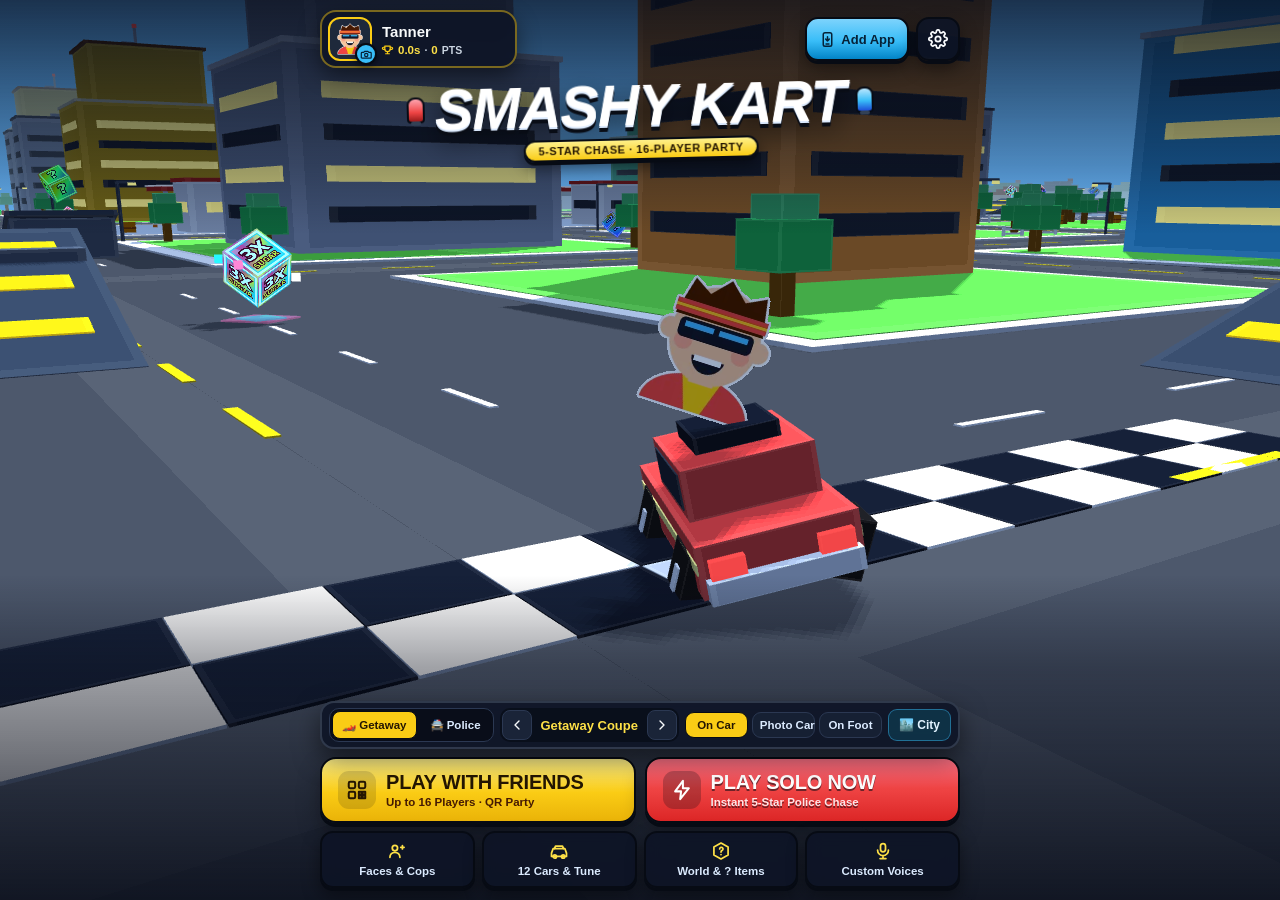
==== commit 415f43fb: "Sync Lobby Owner custom voices, live horn honks, and full Host settings to all 16 players" ====
--- a/public/index.html
+++ b/public/index.html
@@ -503,7 +503,10 @@
         <div id="host-manager-panel" class="host-manager-panel hidden">
           <div class="manager-header">
             <strong>👑 Lobby Manager Controls (Applies to All Players)</strong>
-            <button class="arcade-btn small cyan" type="button" data-open-modal="world-modal">Edit ? Items &amp; Map</button>
+            <div class="manager-header-actions">
+              <button id="btn-host-lobby-sounds" class="arcade-btn small gold" type="button" data-open-modal="sound-modal">🎙️ Lobby Sounds</button>
+              <button class="arcade-btn small cyan" type="button" data-open-modal="world-modal">Edit ? Items &amp; Map</button>
+            </div>
           </div>
 
           <!-- One-Tap Universal Presets -->
@@ -544,6 +547,10 @@
             <label class="switch-row highlight-switch">
               <input id="perm-allow-cops" type="checkbox" checked />
               <span><strong>Allow Players to Play as Police</strong> (Helicopter / Tank / SWAT / Cruiser)</span>
+            </label>
+            <label class="switch-row highlight-switch">
+              <input id="perm-share-sounds" type="checkbox" checked />
+              <span><strong>🔊 Share My Custom Voices &amp; Sounds With Everyone</strong> (Everyone in this lobby hears the screams, horns &amp; crashes YOU recorded)</span>
             </label>
             <label class="switch-row">
               <input id="perm-lock-stats" type="checkbox" checked />
@@ -1046,6 +1053,7 @@
         <button class="close-modal-btn" type="button" data-close-modal="sound-modal">Done</button>
       </div>
       <p class="modal-lead">Record your own screams, laughs, or sirens (or upload a quick phone clip) for each game moment!</p>
+      <div id="sound-lobby-banner" class="sound-lobby-banner hidden"></div>
       <div class="slider-row">
         <label>Master Game Volume <span id="val-volume">85%</span></label>
         <input id="rng-volume" type="range" min="0" max="1" step="0.05" value="0.85" />
--- a/public/styles.css
+++ b/public/styles.css
@@ -2470,6 +2470,13 @@
   font-size: 14px;
 }
 
+.manager-header-actions {
+  display: flex;
+  align-items: center;
+  gap: 6px;
+  flex-wrap: wrap;
+}
+
 .preset-row {
   display: grid;
   grid-template-columns: repeat(4, 1fr);
@@ -3300,6 +3307,30 @@
 }
 
 /* Custom Sound Studio */
+.sound-lobby-banner {
+  background: rgba(56, 189, 248, 0.14);
+  border: 1.5px solid var(--cyan);
+  border-radius: 11px;
+  padding: 8px 11px;
+  margin-bottom: 11px;
+  font-size: 12.5px;
+  font-weight: 800;
+  line-height: 1.35;
+  color: #e0f2fe;
+}
+
+.sound-lobby-banner.is-host {
+  background: rgba(250, 204, 21, 0.15);
+  border-color: var(--gold);
+  color: var(--gold-bright);
+}
+
+.sound-lobby-banner.is-guest {
+  background: rgba(56, 189, 248, 0.15);
+  border-color: var(--cyan);
+  color: #e0f2fe;
+}
+
 .sound-slots-list {
   display: flex;
   flex-direction: column;
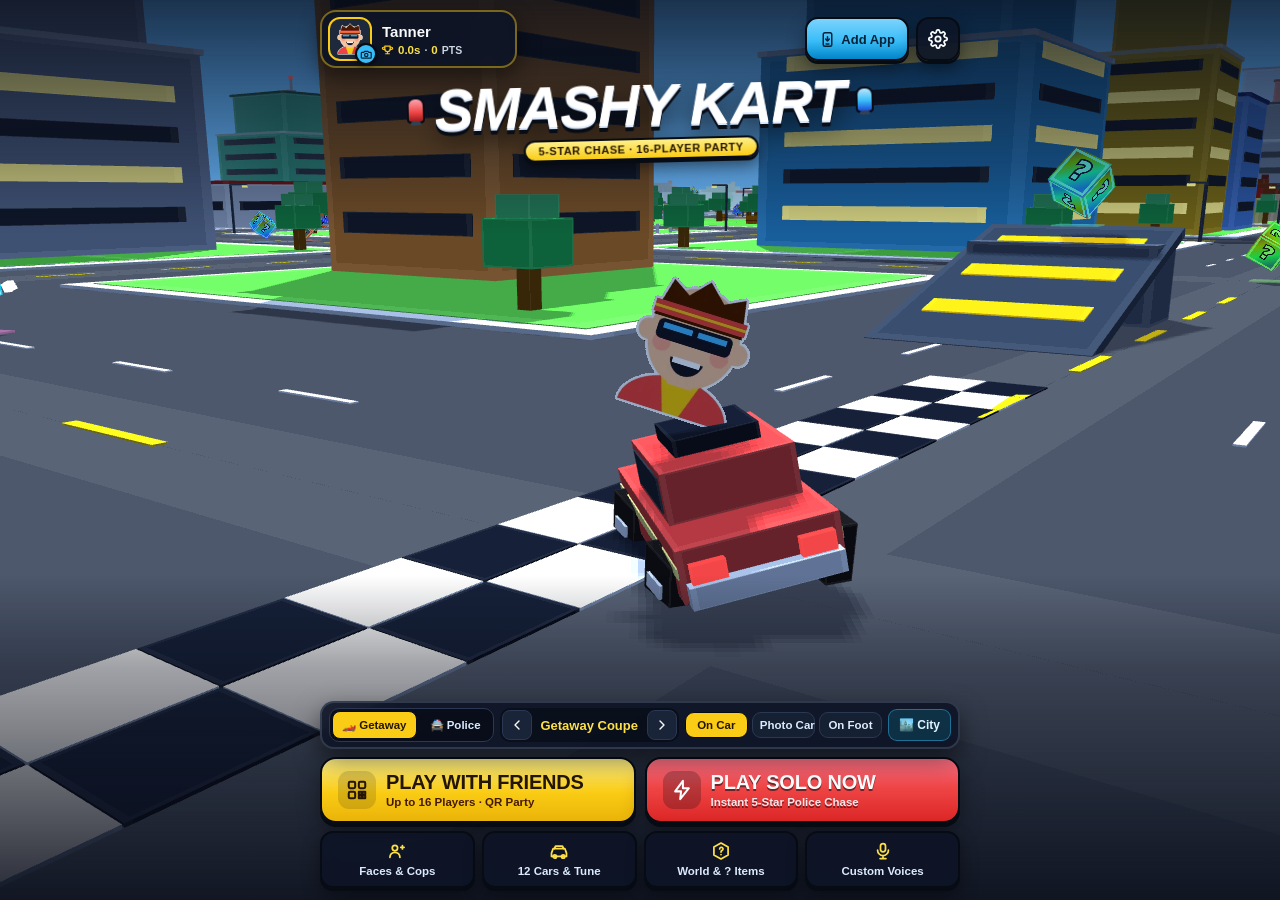
==== commit 740ea206: "Add Tactical Nuke 5s lock-on targeting, custom voice slot, 2x real-kill odds, and 0.1%-1000% drop se" ====
--- a/public/index.html
+++ b/public/index.html
@@ -28,6 +28,9 @@
   <!-- Screen-edge Hyper Speed Streaks (3x Sugar Rush & POV Boost) -->
   <div id="speed-lines" class="speed-lines hidden" aria-hidden="true"></div>
 
+  <!-- Fullscreen Tactical Nuke Detonation Flash -->
+  <div id="nuke-flash" class="nuke-flash hidden" aria-hidden="true"></div>
+
   <!-- ======================== IN-GAME HUD ======================== -->
   <div id="hud" class="hud hidden">
     <div class="hud-top">
@@ -95,6 +98,10 @@
     <!-- Live Center Kill / Chaos Feed -->
     <div id="chaos-toast" class="chaos-toast hidden"></div>
 
+    <!-- Tactical Nuke Tap-to-Target Hint & Live 5-Second Countdown Banner -->
+    <div id="nuke-target-hint" class="nuke-target-hint hidden">☢️ TAP ANY PLAYER'S NAME OR CAR TO NUKE (100% HIT)!</div>
+    <div id="nuke-countdown-banner" class="nuke-countdown-banner hidden">☢️ TACTICAL NUKE INBOUND — 5.0s</div>
+
     <!-- Countdown Banner (3.. 2.. 1.. SMASH!) -->
     <div id="countdown-banner" class="countdown-banner hidden">3</div>
 
@@ -832,6 +839,7 @@
             <span class="mixer-range-pill">0.1% – 1000%</span>
           </div>
           <div id="ability-rate-presets" class="ability-rate-presets" role="group" aria-label="Ability Drop Rate Quick Presets">
+            <button type="button" class="rate-preset-chip nuke-preset" data-rpreset="nuke1000">☢️ 1000% Nuke Chaos</button>
             <button type="button" class="rate-preset-chip" data-rpreset="default">↺ Reset 100%</button>
             <button type="button" class="rate-preset-chip" data-rpreset="equal">⚖️ Exact Equal %</button>
             <button type="button" class="rate-preset-chip" data-rpreset="boost500">🔥 All 500%</button>
--- a/public/styles.css
+++ b/public/styles.css
@@ -3758,6 +3758,260 @@
   box-shadow: 0 5px 0 var(--lip-dark), 0 8px 22px rgba(59, 130, 246, 0.65);
 }
 
+/* ======================== TACTICAL NUKE TARGETING, FLASH & LUCKY DROP UI ======================== */
+.world-labels.nuke-targeting {
+  z-index: 11;
+}
+
+.player-tag.nuke-targetable {
+  pointer-events: auto !important;
+  cursor: pointer;
+  min-height: 36px;
+  padding: 5px 12px;
+  gap: 6px;
+  background: rgba(12, 26, 14, 0.94);
+  border: 2.5px solid #a3e635 !important;
+  color: #ecfccb;
+  font-size: 13px;
+  box-shadow: 0 0 0 2px rgba(132, 204, 22, 0.35), 0 0 18px rgba(132, 204, 22, 0.85), 0 5px 14px rgba(0, 0, 0, 0.65);
+  animation: nukeTargetPulse 0.65s ease-in-out infinite alternate;
+  touch-action: manipulation;
+}
+
+.player-tag.nuke-targetable:hover {
+  background: rgba(26, 56, 18, 0.98);
+  color: #ffffff;
+  border-color: #d9f99d !important;
+}
+
+.player-tag.nuke-targetable:active {
+  filter: brightness(1.2);
+}
+
+.nuke-target-badge {
+  display: inline-flex;
+  align-items: center;
+  justify-content: center;
+  width: 22px;
+  height: 22px;
+  border-radius: 50%;
+  background: #84cc16;
+  color: #052e16;
+  font-size: 13px;
+  line-height: 1;
+  box-shadow: 0 0 8px rgba(163, 230, 53, 0.9);
+  flex-shrink: 0;
+}
+
+@keyframes nukeTargetPulse {
+  0% {
+    box-shadow: 0 0 0 2px rgba(132, 204, 22, 0.32), 0 0 12px rgba(132, 204, 22, 0.7), 0 4px 12px rgba(0, 0, 0, 0.58);
+  }
+  100% {
+    box-shadow: 0 0 0 5px rgba(163, 230, 53, 0.45), 0 0 24px rgba(190, 242, 100, 0.98), 0 6px 16px rgba(0, 0, 0, 0.72);
+  }
+}
+
+@media (pointer: coarse), (max-width: 768px) {
+  .player-tag.nuke-targetable {
+    min-height: 44px;
+    min-width: 76px;
+    padding: 8px 14px;
+    font-size: 13.5px;
+  }
+}
+
+.nuke-flash {
+  position: fixed;
+  inset: 0;
+  pointer-events: none;
+  z-index: 48;
+  opacity: 0;
+  background: radial-gradient(
+    circle at 50% 45%,
+    #ffffff 0%,
+    #fef9c3 28%,
+    #bef264 62%,
+    rgba(132, 204, 22, 0.88) 100%
+  );
+}
+
+.nuke-flash.active {
+  animation: nukeFlashFadeout 1.45s cubic-bezier(0.16, 1, 0.3, 1) forwards;
+}
+
+@keyframes nukeFlashFadeout {
+  0% { opacity: 0.97; filter: brightness(1.45); }
+  16% { opacity: 0.92; filter: brightness(1.2); }
+  48% { opacity: 0.52; filter: brightness(1.0); }
+  100% { opacity: 0; filter: brightness(1.0); }
+}
+
+.nuke-target-hint {
+  position: fixed;
+  top: calc(max(10px, env(safe-area-inset-top)) + 56px);
+  left: 50%;
+  transform: translateX(-50%);
+  z-index: 12;
+  pointer-events: none;
+  max-width: min(92vw, 430px);
+  padding: 6px 14px;
+  border-radius: 999px;
+  background: rgba(11, 24, 13, 0.92);
+  border: 2px solid #84cc16;
+  color: #ecfccb;
+  font-size: 12.5px;
+  font-weight: 900;
+  letter-spacing: 0.03em;
+  text-align: center;
+  box-shadow: 0 0 18px rgba(132, 204, 22, 0.72), 0 6px 16px rgba(0, 0, 0, 0.55);
+  animation: nukeHintGlow 0.9s ease-in-out infinite alternate;
+}
+
+@keyframes nukeHintGlow {
+  0% { border-color: #84cc16; box-shadow: 0 0 12px rgba(132, 204, 22, 0.58), 0 5px 14px rgba(0, 0, 0, 0.5); }
+  100% { border-color: #d9f99d; box-shadow: 0 0 24px rgba(163, 230, 53, 0.95), 0 6px 18px rgba(0, 0, 0, 0.6); }
+}
+
+.nuke-countdown-banner {
+  position: fixed;
+  top: calc(max(10px, env(safe-area-inset-top)) + 8px);
+  left: 50%;
+  transform: translateX(-50%);
+  z-index: 14;
+  pointer-events: none;
+  max-width: min(94vw, 460px);
+  padding: 7px 16px;
+  border-radius: 14px;
+  background: linear-gradient(90deg, rgba(153, 27, 27, 0.95) 0%, rgba(20, 32, 16, 0.96) 50%, rgba(153, 27, 27, 0.95) 100%);
+  border: 2.5px solid #a3e635;
+  color: #fef9c3;
+  font-size: 14px;
+  font-weight: 900;
+  letter-spacing: 0.04em;
+  text-align: center;
+  font-variant-numeric: tabular-nums;
+  text-shadow: 0 1.5px 0 rgba(7, 11, 20, 0.85);
+  box-shadow: 0 0 24px rgba(239, 68, 68, 0.75), 0 0 16px rgba(132, 204, 22, 0.65), 0 8px 22px rgba(0, 0, 0, 0.65);
+  animation: nukeCountdownPulse 0.42s ease-in-out infinite alternate;
+}
+
+.nuke-countdown-banner.targeted-self {
+  background: linear-gradient(90deg, #b91c1c 0%, #ef4444 50%, #991b1b 100%);
+  border-color: #fef08a;
+  color: #ffffff;
+  box-shadow: 0 0 32px rgba(239, 68, 68, 0.98), 0 0 18px rgba(250, 204, 21, 0.85), 0 8px 24px rgba(0, 0, 0, 0.72);
+}
+
+@keyframes nukeCountdownPulse {
+  0% { filter: brightness(0.96); box-shadow: 0 0 16px rgba(239, 68, 68, 0.65), 0 0 12px rgba(132, 204, 22, 0.55); }
+  100% { filter: brightness(1.16); box-shadow: 0 0 28px rgba(239, 68, 68, 0.95), 0 0 22px rgba(163, 230, 53, 0.92); }
+}
+
+.buff-chip.nuke {
+  background: linear-gradient(135deg, #bef264 0%, #65a30d 100%);
+  color: #052e16;
+  border-color: #ecfccb;
+  box-shadow: 0 3px 12px rgba(132, 204, 22, 0.75);
+}
+
+.use-item-btn.nuke-glow {
+  background: linear-gradient(135deg, #d9f99d 0%, #84cc16 50%, #4d7c0f 100%);
+  color: #052e16;
+  border-color: #ecfccb;
+  text-shadow: 0 1px 0 rgba(255, 255, 255, 0.45);
+  box-shadow: 0 5px 0 #1a2e05, 0 0 26px rgba(132, 204, 22, 0.95);
+  animation: nukeBtnPulse 0.7s ease-in-out infinite alternate;
+}
+
+@keyframes nukeBtnPulse {
+  0% { box-shadow: 0 5px 0 #1a2e05, 0 0 16px rgba(132, 204, 22, 0.78); }
+  100% { box-shadow: 0 5px 0 #1a2e05, 0 0 30px rgba(190, 242, 100, 1); }
+}
+
+.rate-preset-chip.nuke-preset {
+  border-color: rgba(132, 204, 22, 0.78);
+  background: linear-gradient(180deg, rgba(77, 124, 15, 0.45) 0%, rgba(26, 46, 5, 0.75) 100%);
+  color: #d9f99d;
+  font-weight: 900;
+}
+
+.rate-preset-chip.nuke-preset:hover:not(:disabled) {
+  border-color: #bef264;
+  color: #ffffff;
+  box-shadow: 0 0 12px rgba(132, 204, 22, 0.55);
+}
+
+.rate-preset-chip.nuke-preset.active {
+  background: linear-gradient(180deg, rgba(132, 204, 22, 0.36) 0%, rgba(77, 124, 15, 0.58) 100%);
+  border-color: #bef264;
+  color: #f7fee7;
+  box-shadow: 0 0 14px rgba(163, 230, 53, 0.65);
+}
+
+.ability-mixer-card.nuke-featured {
+  border: 2px solid #84cc16;
+  border-left: 5px solid #a3e635;
+  background: linear-gradient(135deg, rgba(24, 46, 18, 0.94) 0%, rgba(15, 22, 37, 0.96) 62%, rgba(36, 58, 16, 0.9) 100%);
+  box-shadow: 0 0 18px rgba(132, 204, 22, 0.24), inset 0 1px 0 rgba(190, 242, 100, 0.2);
+}
+
+.ability-mixer-card.nuke-featured.off {
+  border-color: #365314;
+  border-left-color: #65a30d;
+  box-shadow: none;
+}
+
+.nuke-featured-eyebrow {
+  display: inline-flex;
+  align-items: center;
+  gap: 5px;
+  align-self: flex-start;
+  padding: 2px 9px;
+  border-radius: 999px;
+  background: rgba(132, 204, 22, 0.22);
+  border: 1px solid rgba(163, 230, 53, 0.65);
+  color: #d9f99d;
+  font-size: 10px;
+  font-weight: 900;
+  letter-spacing: 0.06em;
+  text-transform: uppercase;
+}
+
+.nuke-kill-double-row {
+  display: flex;
+  align-items: flex-start;
+  gap: 8px;
+  margin-top: 2px;
+  padding: 7px 9px;
+  border-radius: 9px;
+  background: rgba(132, 204, 22, 0.12);
+  border: 1px solid rgba(163, 230, 53, 0.45);
+  color: #ecfccb;
+  font-size: 12px;
+  line-height: 1.3;
+  cursor: pointer;
+}
+
+.nuke-kill-double-row input[type="checkbox"] {
+  width: 17px;
+  height: 17px;
+  margin-top: 1px;
+  accent-color: #84cc16;
+  flex-shrink: 0;
+  cursor: pointer;
+}
+
+.nuke-kill-double-row small {
+  color: #bef264;
+  font-weight: 700;
+}
+
+.nuke-kill-double-row.is-disabled {
+  opacity: 0.48;
+  pointer-events: none;
+}
+
 /* Reduced Motion Accessibility */
 @media (prefers-reduced-motion: reduce) {
   *, *::before, *::after {
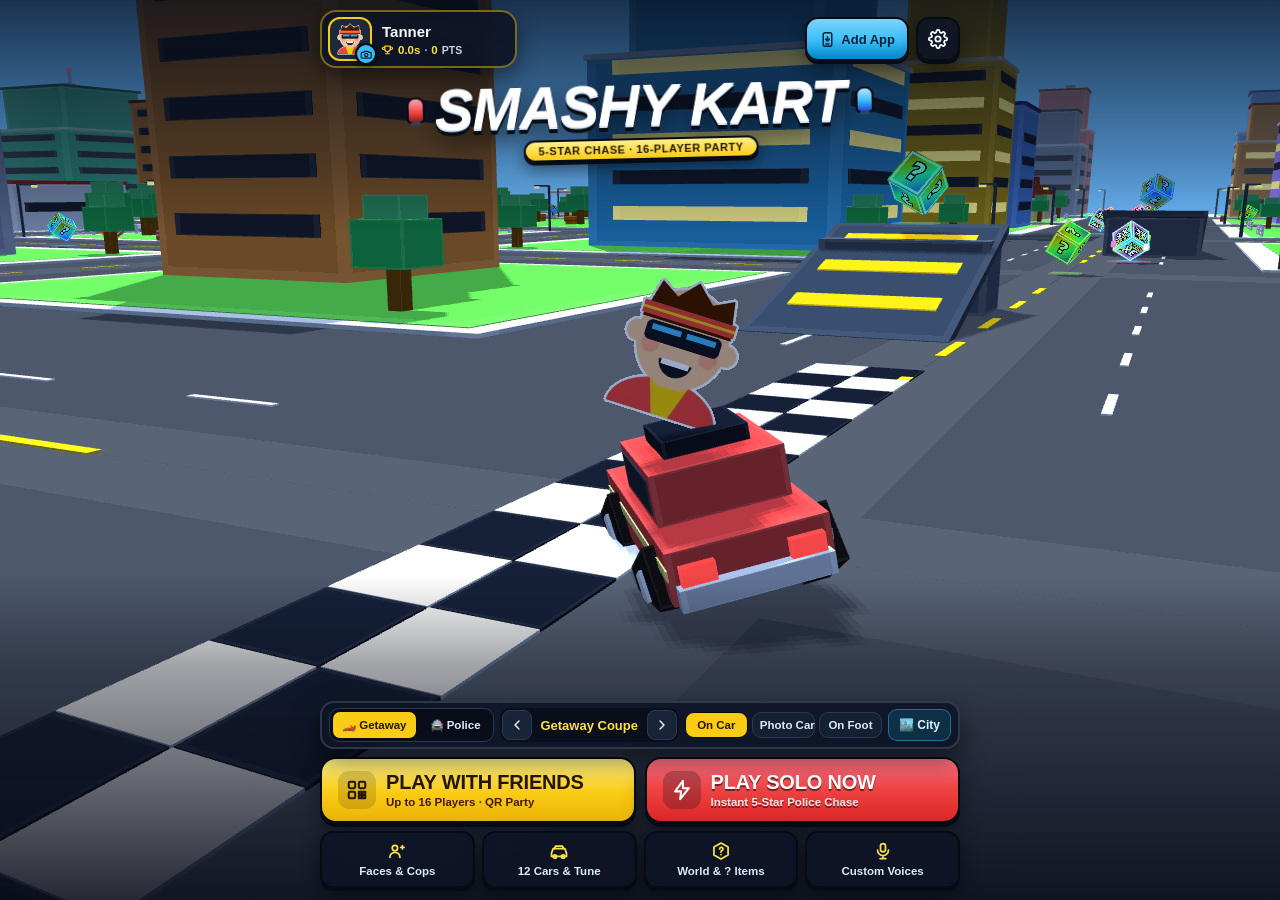
==== commit 6a93d3d5: "Fix internet party joins: remove broken HiveMQ relay, add multi-broker failover, tiny join handshake" ====
--- a/public/index.html
+++ b/public/index.html
@@ -465,6 +465,7 @@
             </div>
           </div>
         </div>
+        <div id="lobby-status" class="lobby-status-banner hidden"></div>
         <div id="lobby-error" class="error-banner hidden"></div>
       </div>
 
@@ -473,7 +474,10 @@
         <div class="room-invite-strip">
           <div id="room-qr-box" class="room-qr-box" aria-label="Scan with phone camera to join"></div>
           <div class="room-invite-info">
-            <div class="room-code-pill">ROOM CODE: <strong id="room-code-display">----</strong></div>
+            <div class="room-code-head-row">
+              <div class="room-code-pill">ROOM CODE: <strong id="room-code-display">----</strong></div>
+              <span id="lobby-conn-pill" class="lobby-conn-pill online">🟢 Live on Internet</span>
+            </div>
             <p class="invite-help">Scan this QR code with a phone camera or text the link to up to 16 friends anywhere:</p>
             <div class="invite-link-row">
               <input id="room-share-url" class="share-url-input" type="text" readonly />
--- a/public/styles.css
+++ b/public/styles.css
@@ -4013,6 +4013,50 @@
 }
 
 /* Reduced Motion Accessibility */
+.lobby-status-banner {
+  margin-top: 10px;
+  padding: 9px 12px;
+  border-radius: 10px;
+  background: rgba(56, 189, 248, 0.16);
+  border: 1.5px solid rgba(56, 189, 248, 0.55);
+  color: #bae6fd;
+  font-size: 13px;
+  font-weight: 800;
+  text-align: center;
+}
+
+.room-code-head-row {
+  display: flex;
+  align-items: center;
+  flex-wrap: wrap;
+  gap: 8px;
+}
+
+.lobby-conn-pill {
+  display: inline-flex;
+  align-items: center;
+  gap: 5px;
+  padding: 4px 10px;
+  border-radius: 999px;
+  font-size: 11.5px;
+  font-weight: 900;
+  border: 1.5px solid rgba(34, 197, 94, 0.55);
+  background: rgba(22, 163, 74, 0.22);
+  color: #bbf7d0;
+}
+
+.lobby-conn-pill.reconnecting {
+  border-color: rgba(250, 204, 21, 0.65);
+  background: rgba(234, 179, 8, 0.22);
+  color: #fef08a;
+}
+
+.lobby-conn-pill.lan {
+  border-color: rgba(56, 189, 248, 0.6);
+  background: rgba(14, 116, 144, 0.28);
+  color: #bae6fd;
+}
+
 @media (prefers-reduced-motion: reduce) {
   *, *::before, *::after {
     animation-duration: 0.01ms !important;
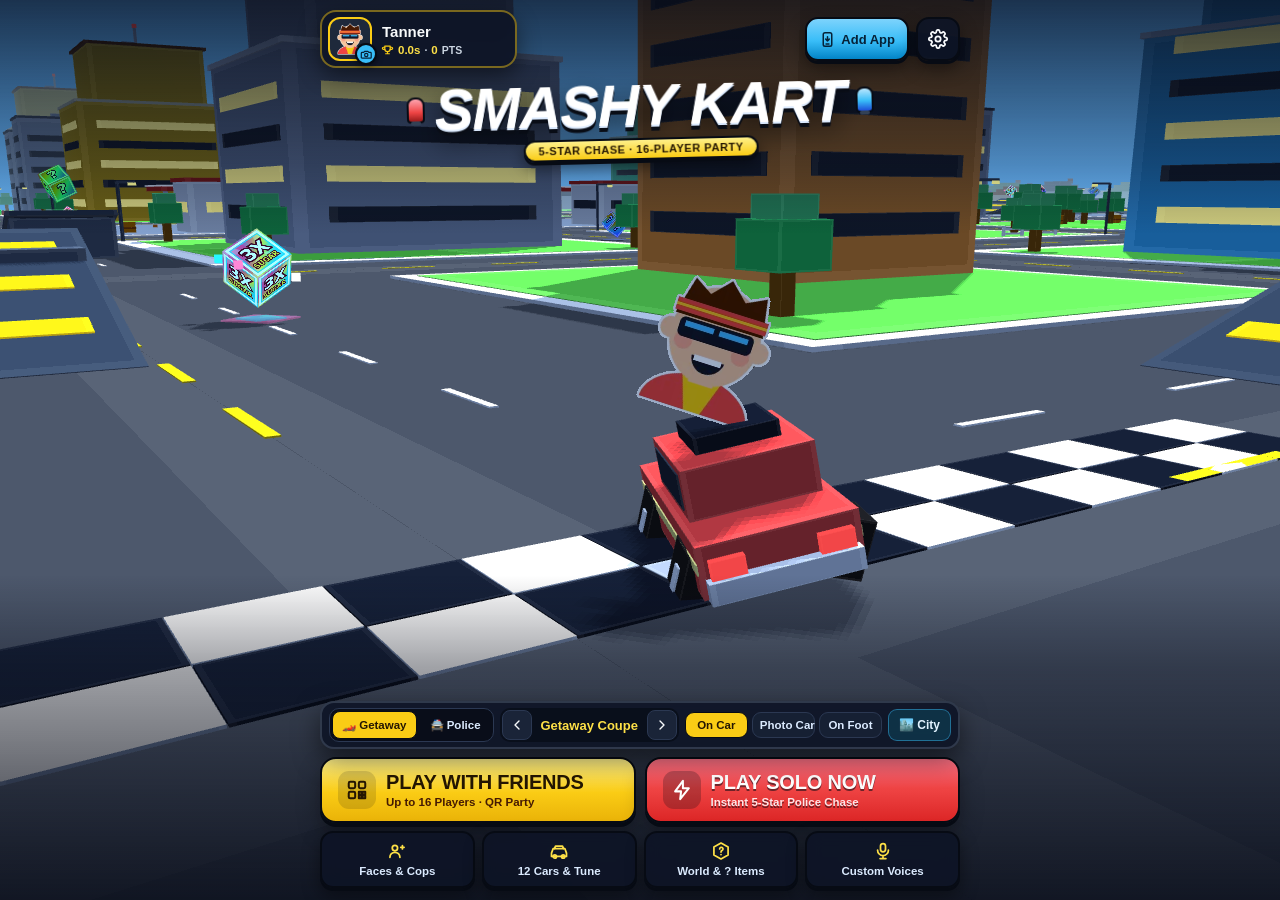
==== commit e26f076d: "Add Instant Heli & Tank Missile Reload toggle, rapid-tap input queue, and faster 104-speed missiles" ====
--- a/public/index.html
+++ b/public/index.html
@@ -559,6 +559,10 @@
               <input id="perm-allow-cops" type="checkbox" checked />
               <span><strong>Allow Players to Play as Police</strong> (Helicopter / Tank / SWAT / Cruiser)</span>
             </label>
+            <label class="switch-row highlight-switch instant-reload-switch">
+              <input id="perm-instant-cop-reload" type="checkbox" />
+              <span><strong>🚀 Instant Heli &amp; Tank Missile Reload</strong> — Heli &amp; Tank shoot missiles as fast as you tap (no 2s cooldown)</span>
+            </label>
             <label class="switch-row highlight-switch">
               <input id="perm-share-sounds" type="checkbox" checked />
               <span><strong>🔊 Share My Custom Voices &amp; Sounds With Everyone</strong> (Everyone in this lobby hears the screams, horns &amp; crashes YOU recorded)</span>
@@ -698,7 +702,7 @@
       <div id="garage-cop-section" class="garage-section cop-fleet-section">
         <div class="section-bar compact-bar">
           <h3>🚔 Police Precinct Fleet (Tap Any Unit to Play as Cop)</h3>
-          <span class="fleet-hint-pill">🎯 2.0s Soft-Tracking Missiles on Heli &amp; Tank</span>
+          <span id="fleet-missile-hint-pill" class="fleet-hint-pill">🎯 2.0s Soft-Tracking Missiles on Heli &amp; Tank</span>
         </div>
         <div id="cop-vehicle-grid" class="cop-vehicle-grid"></div>
       </div>
@@ -795,6 +799,14 @@
             </span>
           </label>
 
+          <label class="switch-row instant-reload-switch" for="chk-instant-cop-reload">
+            <input id="chk-instant-cop-reload" type="checkbox" />
+            <span class="ai-cops-switch-copy">
+              <strong>🚀 Instant Heli &amp; Tank Missile Reload (ON / OFF)</strong>
+              <span id="lbl-instant-cop-reload" class="instant-reload-sub">OFF — 2.0s Missile Cooldown</span>
+            </span>
+          </label>
+
           <div id="ai-cop-sliders-wrap" class="ai-cop-sliders-wrap">
             <div class="slider-row">
               <label for="rng-cop-intensity">Cop Craziness <span id="val-cop-intensity">Normal (100%)</span></label>
--- a/public/styles.css
+++ b/public/styles.css
@@ -3636,6 +3636,59 @@
   background: rgba(239, 68, 68, 0.18);
   border: 1px solid rgba(248, 113, 113, 0.5);
   color: #fecaca;
+  transition: background 0.16s ease, border-color 0.16s ease, color 0.16s ease, box-shadow 0.16s ease;
+}
+
+.fleet-hint-pill.instant-on {
+  background: linear-gradient(135deg, rgba(250, 204, 21, 0.28) 0%, rgba(132, 204, 22, 0.3) 100%);
+  border-color: #bef264;
+  color: #fef9c3;
+  box-shadow: 0 0 14px rgba(250, 204, 21, 0.48), 0 0 10px rgba(163, 230, 53, 0.42);
+}
+
+.instant-reload-switch {
+  background: var(--panel-surface);
+  border: 2px solid rgba(56, 189, 248, 0.38);
+  border-radius: 12px;
+  padding: 9px 11px;
+  margin-bottom: 9px;
+  transition: border-color 0.16s ease, background 0.16s ease, box-shadow 0.16s ease;
+}
+
+.perm-switches .instant-reload-switch {
+  background: rgba(15, 23, 42, 0.72);
+  border-width: 1.5px;
+  border-radius: 10px;
+  padding: 7px 9px;
+  margin-bottom: 0;
+}
+
+.instant-reload-switch.is-on,
+.instant-reload-switch:has(input:checked) {
+  border-color: rgba(251, 146, 60, 0.88);
+  background: linear-gradient(135deg, rgba(234, 88, 12, 0.22) 0%, rgba(14, 116, 144, 0.28) 100%);
+  box-shadow: 0 0 14px rgba(249, 115, 22, 0.26), inset 0 1px 0 rgba(56, 189, 248, 0.24);
+}
+
+.instant-reload-switch.is-disabled {
+  opacity: 0.52;
+}
+
+.instant-reload-sub {
+  font-size: 11.5px;
+  font-weight: 800;
+  color: var(--slate-tint);
+}
+
+.instant-reload-switch.is-on .instant-reload-sub,
+.instant-reload-switch:has(input:checked) .instant-reload-sub {
+  color: #fed7aa;
+}
+
+.cop-card-perk.missile.instant-on {
+  background: linear-gradient(135deg, rgba(250, 204, 21, 0.26) 0%, rgba(132, 204, 22, 0.26) 100%);
+  border-color: #bef264;
+  color: #fef9c3;
 }
 
 .cop-vehicle-grid {
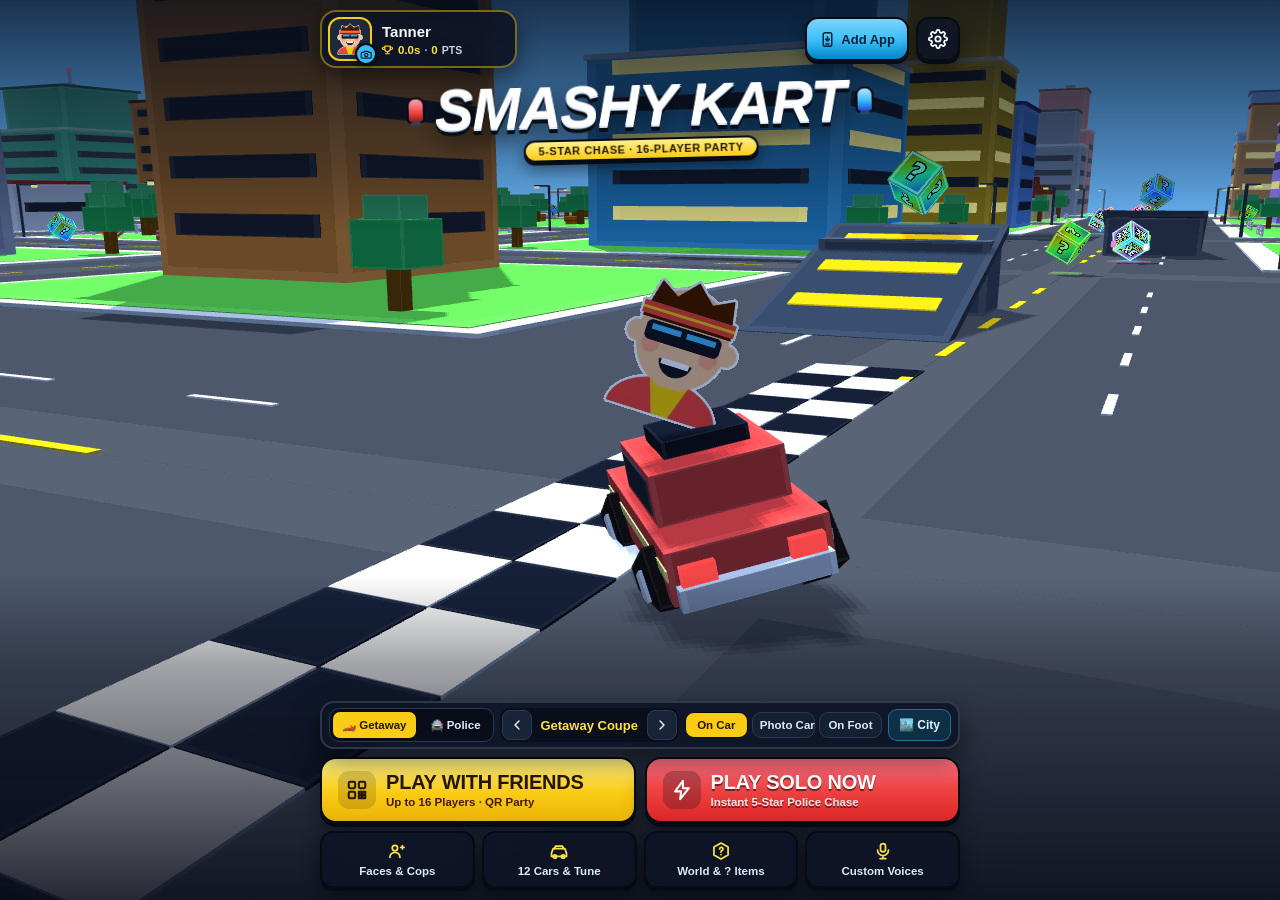
==== commit aeeac333: "Add Instant Heli & Tank Reload toggle inside Garage Police Fleet and force fresh iOS PWA updates" ====
--- a/public/index.html
+++ b/public/index.html
@@ -704,6 +704,13 @@
           <h3>🚔 Police Precinct Fleet (Tap Any Unit to Play as Cop)</h3>
           <span id="fleet-missile-hint-pill" class="fleet-hint-pill">🎯 2.0s Soft-Tracking Missiles on Heli &amp; Tank</span>
         </div>
+        <label class="switch-row instant-reload-switch" for="chk-garage-instant-reload" style="margin-bottom:8px">
+          <input id="chk-garage-instant-reload" type="checkbox" />
+          <span class="ai-cops-switch-copy">
+            <strong>🚀 Instant Heli &amp; Tank Missile Reload (ON / OFF)</strong>
+            <span id="lbl-garage-instant-reload" class="instant-reload-sub">OFF — 2.0s Missile Cooldown (Turn ON to shoot as fast as you tap!)</span>
+          </span>
+        </label>
         <div id="cop-vehicle-grid" class="cop-vehicle-grid"></div>
       </div>
 
